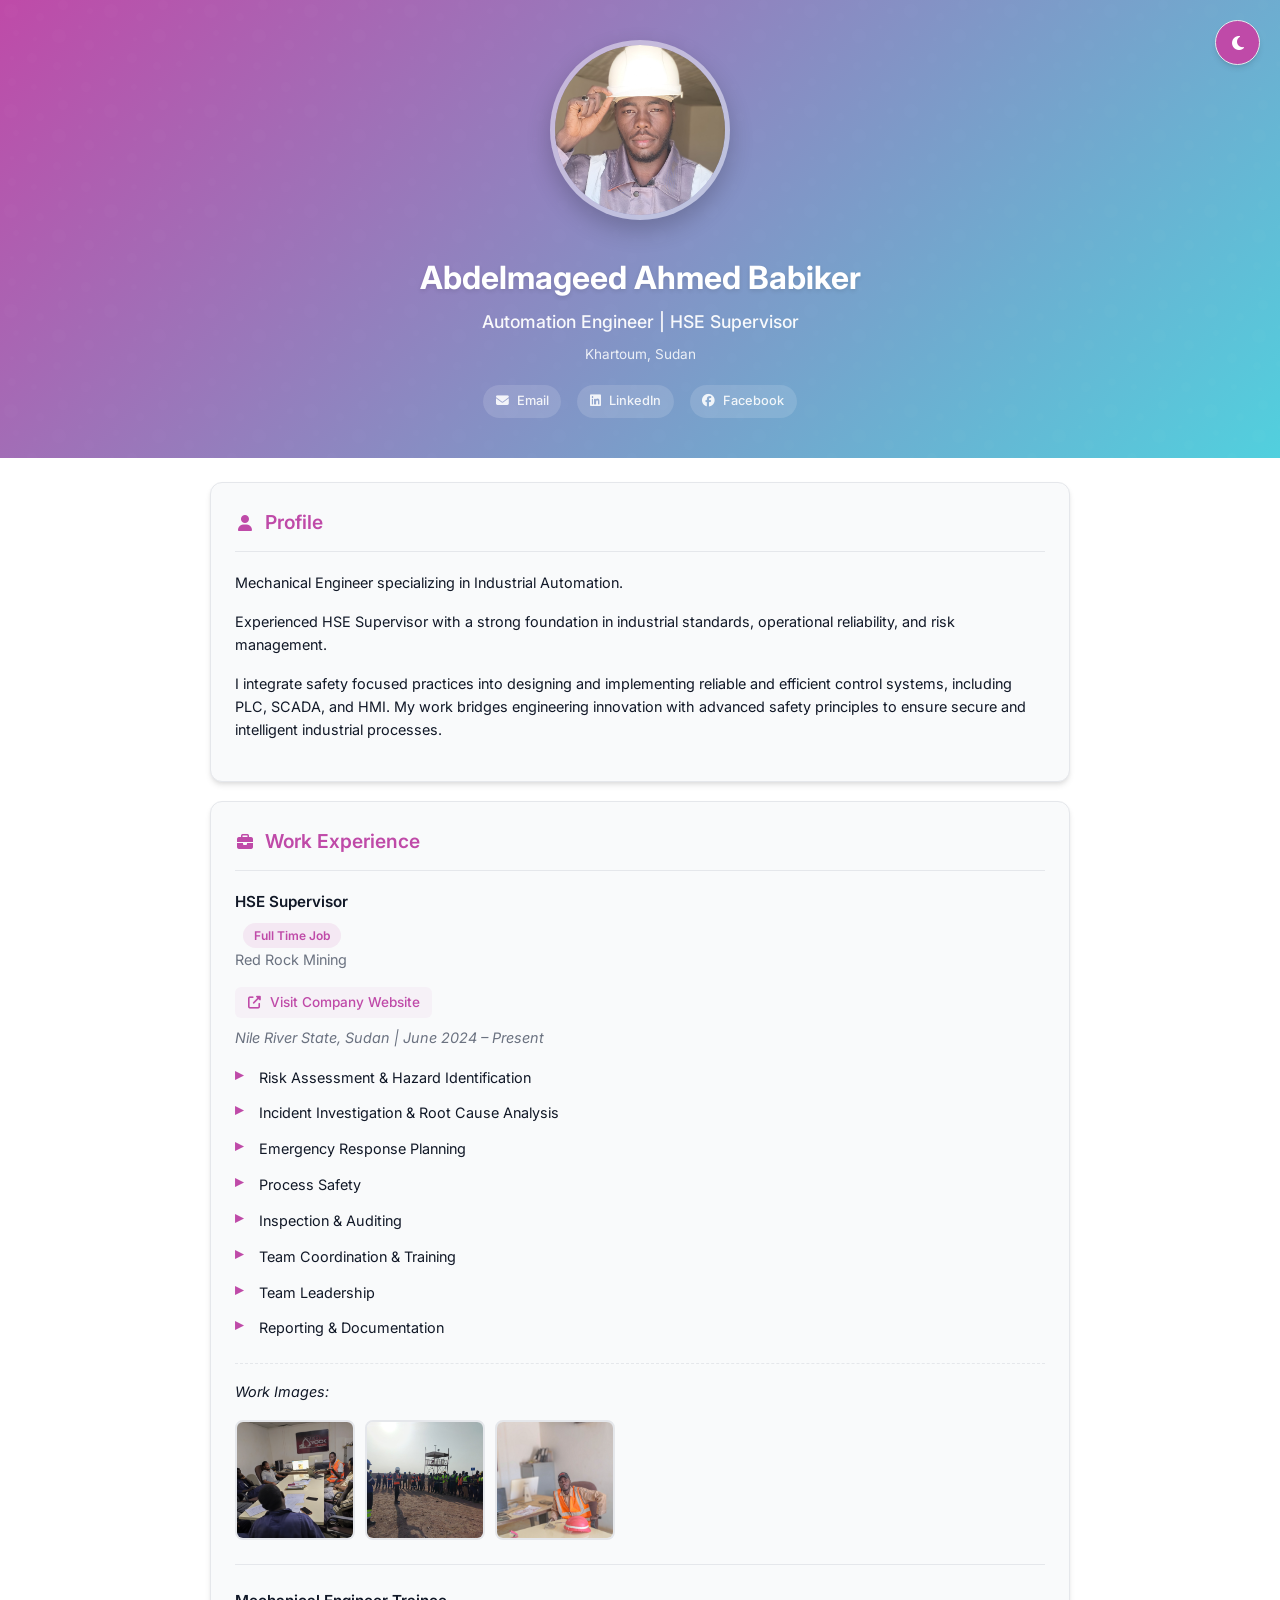
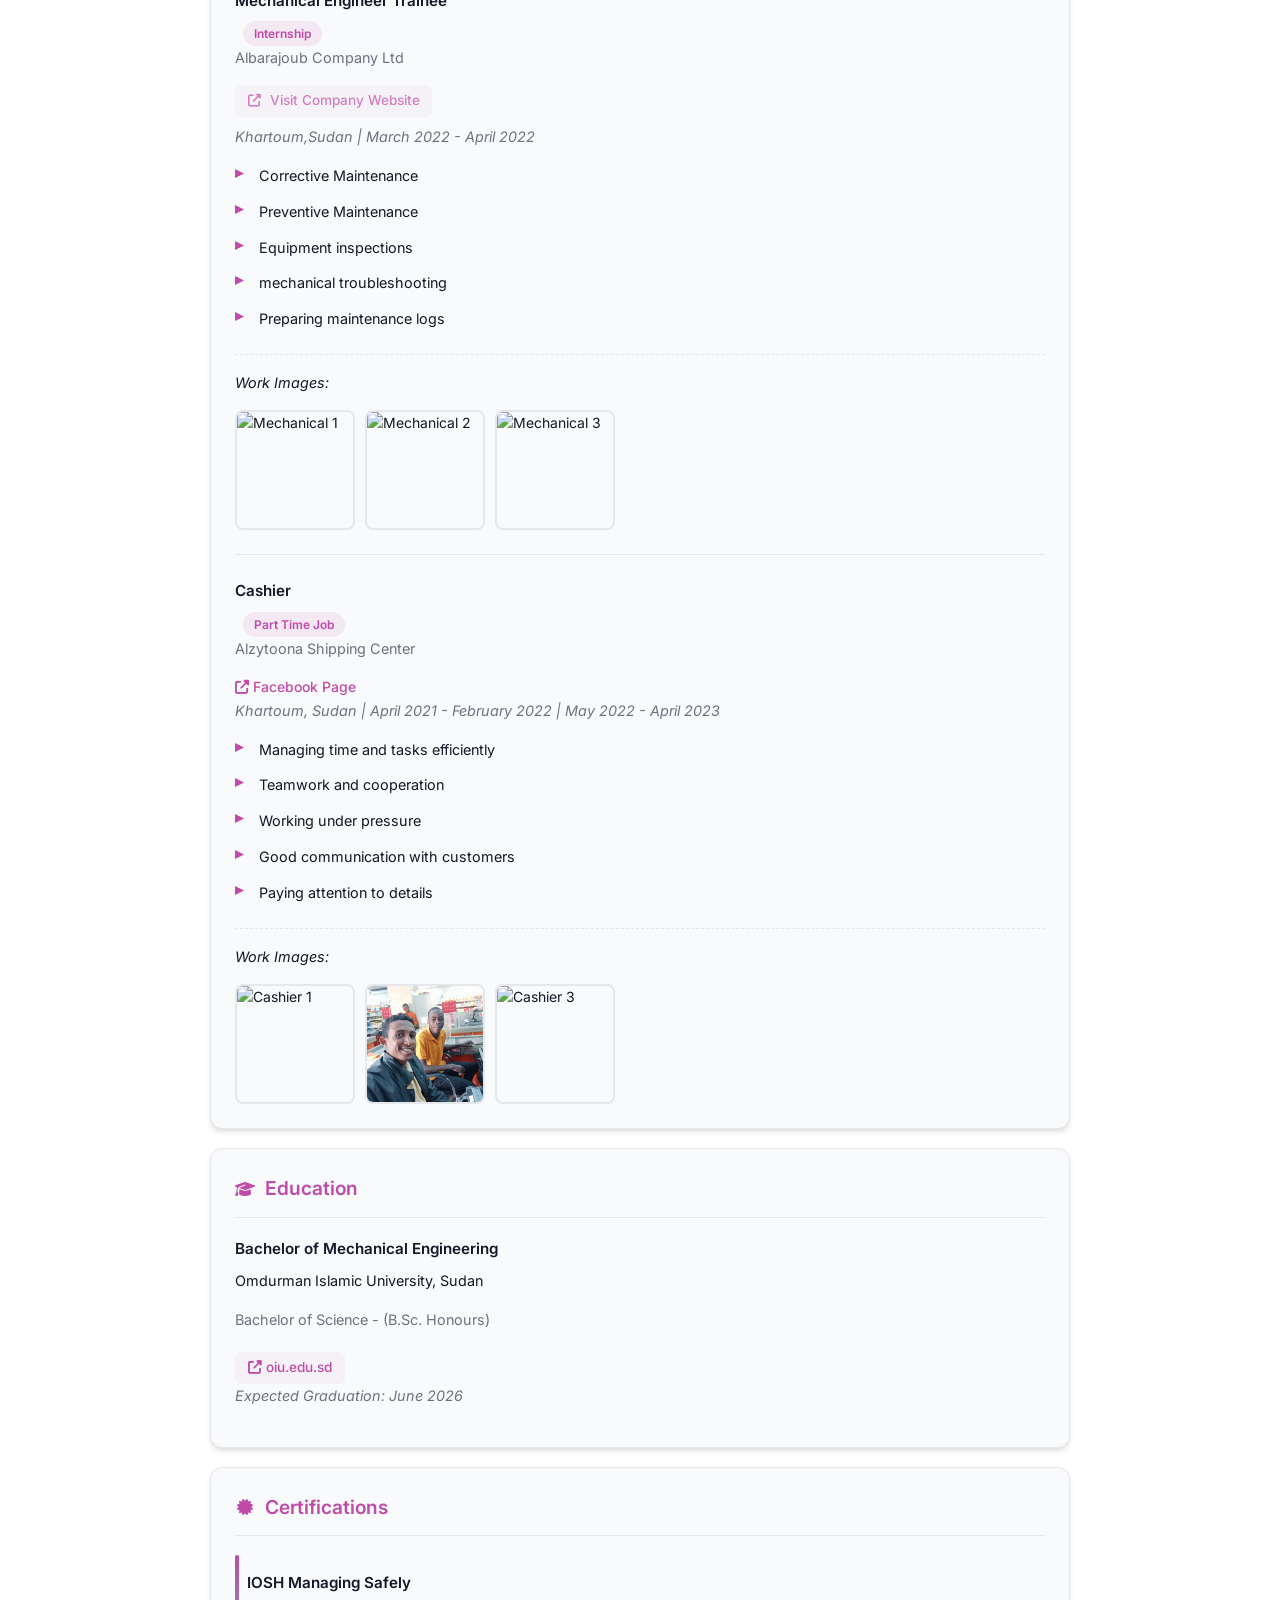
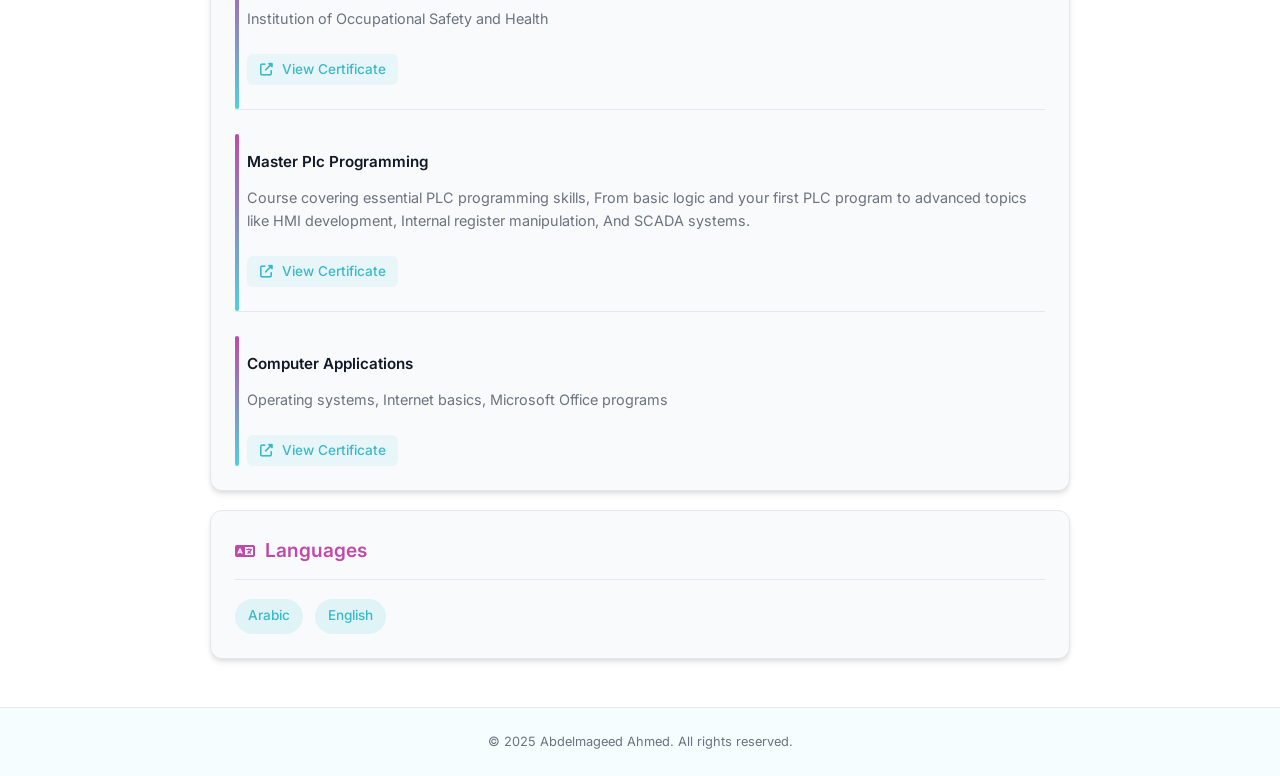
==== index.html @ ef82b456 "Update index.html" ====
<!DOCTYPE html>
<html lang="en">
<head>
  <meta charset="utf-8" />
  <meta name="viewport" content="width=device-width, initial-scale=1.0" />
  <title>Abdelmageed Ahmed - HSE Supervisor | Mining Operations Specialist</title>
  <link href="https://fonts.googleapis.com/css2?family=Inter:wght@300;400;500;600;700&display=swap" rel="stylesheet" />
  <link rel="stylesheet" href="https://cdnjs.cloudflare.com/ajax/libs/font-awesome/6.5.1/css/all.min.css" />
  <style>
    :root {
      --primary-color: #BF4AA8;
      --primary-dark: #9C3A87;
      --primary-light: #D06BC0;
      --secondary-color: #51D0DE;
      --secondary-dark: #3AB9C9;
      --secondary-light: #7ADCE8;
      --text-primary: #111827;
      --text-secondary: #6B7280;
      --background: #FFFFFF;
      --card-bg: #F9FAFB;
      --border-color: #E5E7EB;
      --shadow-sm: 0 1px 2px rgba(0, 0, 0, 0.05);
      --shadow-md: 0 4px 6px -1px rgba(0, 0, 0, 0.1), 0 2px 4px -1px rgba(0, 0, 0, 0.06);
      --shadow-lg: 0 10px 15px -3px rgba(0, 0, 0, 0.1), 0 4px 6px -2px rgba(0, 0, 0, 0.05);
      --gradient: linear-gradient(135deg, #BF4AA8 0%, #51D0DE 100%);
    }

    [data-theme="dark"] {
      --primary-color: #D06BC0;
      --primary-dark: #BF4AA8;
      --primary-light: #E18ED4;
      --secondary-color: #7ADCE8;
      --secondary-dark: #51D0DE;
      --secondary-light: #A3E8F1;
      --text-primary: #F9FAFB;
      --text-secondary: #D1D5DB;
      --background: #0F172A;
      --card-bg: #1E293B;
      --border-color: #334155;
      --shadow-sm: 0 1px 2px rgba(0, 0, 0, 0.3);
      --shadow-md: 0 4px 6px -1px rgba(0, 0, 0, 0.3), 0 2px 4px -1px rgba(0, 0, 0, 0.2);
      --shadow-lg: 0 10px 15px -3px rgba(0, 0, 0, 0.3), 0 4px 6px -2px rgba(0, 0, 0, 0.2);
    }

    * {
      margin: 0;
      padding: 0;
      box-sizing: border-box;
    }

    body {
      font-family: 'Inter', sans-serif;
      background: var(--background);
      color: var(--text-primary);
      line-height: 1.6;
      font-size: 14px; /* تقليل حجم الخط العام */
      padding: 0;
      transition: background 0.3s, color 0.3s;
    }

    .container {
      max-width: 900px;
      margin: 0 auto;
      padding: 0 20px;
    }

    header {
      background: var(--gradient);
      color: white;
      padding: 2.5rem 1rem 1.5rem;
      text-align: center;
      margin-bottom: 1.5rem;
      position: relative;
      overflow: hidden;
    }

    header::before {
      content: "";
      position: absolute;
      top: 0;
      left: 0;
      right: 0;
      bottom: 0;
      background: url("data:image/svg+xml,%3Csvg width='100' height='100' viewBox='0 0 100 100' xmlns='http://www.w3.org/2000/svg'%3E%3Cpath d='M11 18c3.866 0 7-3.134 7-7s-3.134-7-7-7-7 3.134-7 7 3.134 7 7 7zm48 25c3.866 0 7-3.134 7-7s-3.134-7-7-7-7 3.134-7 7 3.134 7 7 7zm-43-7c1.657 0 3-1.343 3-3s-1.343-3-3-3-3 1.343-3 3 1.343 3 3 3zm63 31c1.657 0 3-1.343 3-3s-1.343-3-3-3-3 1.343-3 3 1.343 3 3 3zM34 90c1.657 0 3-1.343 3-3s-1.343-3-3-3-3 1.343-3 3 1.343 3 3 3zm56-76c1.657 0 3-1.343 3-3s-1.343-3-3-3-3 1.343-3 3 1.343 3 3 3zM12 86c2.21 0 4-1.79 4-4s-1.79-4-4-4-4 1.79-4 4 1.79 4 4 4zm28-65c2.21 0 4-1.79 4-4s-1.79-4-4-4-4 1.79-4 4 1.79 4 4 4zm23-11c2.76 0 5-2.24 5-5s-2.24-5-5-5-5 2.24-5 5 2.24 5 5 5zm-6 60c2.21 0 4-1.79 4-4s-1.79-4-4-4-4 1.79-4 4 1.79 4 4 4zm29 22c2.76 0 5-2.24 5-5s-2.24-5-5-5-5 2.24-5 5 2.24 5 5 5zM32 63c2.76 0 5-2.24 5-5s-2.24-5-5-5-5 2.24-5 5 2.24 5 5 5zm57-13c2.76 0 5-2.24 5-5s-2.24-5-5-5-5 2.24-5 5 2.24 5 5 5zm-9-21c1.105 0 2-.895 2-2s-.895-2-2-2-2 .895-2 2 .895 2 2 2zM60 91c1.105 0 2-.895 2-2s-.895-2-2-2-2 .895-2 2 .895 2 2 2zM35 41c1.105 0 2-.895 2-2s-.895-2-2-2-2 .895-2 2 .895 2 2 2zM12 60c1.105 0 2-.895 2-2s-.895-2-2-2-2 .895-2 2 .895 2 2 2z' fill='%23ffffff' fill-opacity='0.1' fill-rule='evenodd'/%3E%3C/svg%3E");
      opacity: 0.1;
    }

    .profile-header {
      display: flex;
      flex-direction: column;
      align-items: center;
      gap: 1rem;
      position: relative;
      z-index: 2;
      margin-bottom: 1rem;
    }

    .profile-image-container {
      width: 180px;
      height: 180px;
      border-radius: 50%;
      overflow: hidden;
      border: 5px solid rgba(255, 255, 255, 0.4);
      box-shadow: 0 10px 25px rgba(0, 0, 0, 0.2);
      transition: transform 0.4s ease, box-shadow 0.4s ease;
      background-color: rgba(255, 255, 255, 0.1);
      display: flex;
      align-items: center;
      justify-content: center;
      margin-bottom: 1rem;
    }

    .profile-image-container:hover {
      transform: scale(1.08);
      box-shadow: 0 15px 30px rgba(0, 0, 0, 0.3);
    }

    .profile-image {
      width: 100%;
      height: 100%;
      object-fit: cover;
      display: block;
    }

    .profile-text {
      text-align: center;
      max-width: 700px;
    }

    header h1 {
      font-size: 2rem; /* تقليل حجم العنوان */
      font-weight: 700;
      margin-bottom: 0.3rem;
      text-shadow: 0 2px 4px rgba(0, 0, 0, 0.1);
    }

    header .job-title {
      font-size: 1.1rem; /* تقليل حجم الوظيفة */
      font-weight: 500;
      opacity: 0.95;
      margin-bottom: 0.5rem;
    }

    .location {
      font-size: 0.85rem; /* تقليل حجم الموقع */
      opacity: 0.85;
      margin-bottom: 1.2rem;
    }

    .social-links {
      display: flex;
      justify-content: center;
      flex-wrap: wrap;
      gap: 1rem;
      margin-top: 0.5rem;
    }

    .social-links a {
      color: white;
      font-size: 0.8rem; /* تقليل حجم روابط التواصل */
      opacity: 0.9;
      transition: opacity 0.3s;
      text-decoration: none;
      background: rgba(255, 255, 255, 0.15);
      padding: 0.4rem 0.8rem;
      border-radius: 20px;
      transition: all 0.3s;
    }

    .social-links a:hover {
      opacity: 1;
      background: rgba(255, 255, 255, 0.25);
      transform: translateY(-2px);
    }

    .social-links i {
      margin-right: 0.3rem;
      font-size: 0.8rem; /* تقليل حجم الأيقونات */
    }

    .section-card {
      background: var(--card-bg);
      border-radius: 12px;
      padding: 1.5rem;
      margin-bottom: 1.2rem;
      box-shadow: var(--shadow-md);
      border: 1px solid var(--border-color);
      transition: transform 0.3s ease, box-shadow 0.3s ease;
    }

    .section-card:hover {
      transform: translateY(-3px);
      box-shadow: var(--shadow-lg);
    }

    h2 {
      font-size: 1.2rem; /* تقليل حجم العناوين الفرعية */
      color: var(--primary-color);
      margin-bottom: 1.2rem;
      font-weight: 600;
      display: flex;
      align-items: center;
      gap: 10px;
      padding-bottom: 0.8rem;
      border-bottom: 1px solid var(--border-color);
    }

    h2 i {
      font-size: 1rem; /* تقليل حجم أيقونات العناوين */
      width: 20px;
      text-align: center;
    }

    .section p {
      font-size: 0.9rem; /* تقليل حجم النصوص */
      margin-bottom: 1rem;
    }

    .section strong {
      font-weight: 600;
      color: var(--text-primary);
      font-size: 0.95rem; /* تقليل حجم العناوين داخل الأقسام */
      margin: 1rem 0 0.5rem 0;
      display: block;
    }

    .job-type {
      display: inline-block;
      background: rgba(191, 74, 168, 0.1);
      color: var(--primary-color);
      padding: 0.2rem 0.7rem;
      border-radius: 20px;
      font-size: 0.75rem; /* تقليل حجم التنسيق */
      font-weight: 600;
      margin-left: 0.5rem;
      vertical-align: middle;
    }

    /* إضافة مسافة بين العنوان والتنسيق */
    .section strong + .job-type {
      margin-left: 8px;
      margin-top: 0;
    }

    .company-info {
      color: var(--text-secondary);
      font-size: 0.9rem; /* تقليل حجم معلومات الشركة */
      margin-bottom: 0.3rem;
    }

    .company-link {
      display: inline-block;
      font-size: 0.85rem; /* تقليل حجم رابط الشركة */
      margin-bottom: 0.5rem;
      color: var(--primary-color);
      background: rgba(191, 74, 168, 0.05);
      padding: 0.3rem 0.8rem;
      border-radius: 6px;
      transition: all 0.3s;
    }

    .company-link:hover {
      background: rgba(191, 74, 168, 0.1);
      transform: translateX(3px);
    }

    .company-link i {
      margin-right: 0.3rem;
      font-size: 0.8rem; /* تقليل حجم أيقونة الرابط */
    }

    .date-location {
      color: var(--text-secondary);
      font-size: 0.8rem; /* تقليل حجم التاريخ والموقع */
      font-style: italic;
      margin-bottom: 1rem;
    }

    .muted {
      color: var(--text-secondary);
      font-size: 0.8rem; /* تقليل حجم النص الخافت */
      margin-bottom: 1rem;
      font-style: italic;
    }

    ul {
      list-style: none;
      padding-left: 0;
      font-size: 0.9rem; /* تقليل حجم النقاط */
    }

    ul li {
      position: relative;
      padding-left: 1.5rem;
      margin-bottom: 0.8rem;
      line-height: 1.6;
    }

    ul li::before {
      content: '▸';
      position: absolute;
      left: 0;
      color: var(--primary-color);
      font-weight: bold;
      font-size: 1rem; /* تقليل حجم السهم */
      line-height: 1;
    }

    a {
      color: var(--primary-color);
      text-decoration: none;
      transition: color 0.2s ease;
      font-weight: 500;
    }

    a:hover {
      color: var(--primary-dark);
      text-decoration: underline;
    }

    .contact-grid {
      display: grid;
      grid-template-columns: repeat(auto-fill, minmax(250px, 1fr));
      gap: 15px;
    }

    .contact-item {
      display: flex;
      align-items: center;
      gap: 12px;
      font-size: 0.9rem; /* تقليل حجم معلومات الاتصال */
      padding: 8px 0;
    }

    .contact-item i {
      color: var(--primary-color);
      min-width: 18px; /* تقليل عرض الأيقونات */
      text-align: center;
      font-size: 0.9rem; /* تقليل حجم أيقونات الاتصال */
    }

    .work-images {
      margin-top: 1.5rem;
      padding-top: 1rem;
      border-top: 1px dashed var(--border-color);
    }

    .image-gallery {
      display: flex;
      flex-wrap: wrap;
      gap: 10px;
      margin-top: 0.8rem;
    }

    .thumbnail {
      width: 120px;
      height: 120px;
      border-radius: 8px;
      overflow: hidden;
      cursor: pointer;
      border: 2px solid var(--border-color);
      transition: all 0.3s ease;
      position: relative;
    }

    .thumbnail:hover {
      border-color: var(--primary-color);
      transform: scale(1.05);
      box-shadow: var(--shadow-lg);
    }

    .thumbnail img {
      width: 100%;
      height: 100%;
      object-fit: cover;
      display: block;
    }

    .image-placeholder {
      width: 100%;
      height: 100%;
      background: var(--background);
      display: flex;
      flex-direction: column;
      align-items: center;
      justify-content: center;
      color: var(--text-secondary);
      font-size: 0.75rem; /* تقليل حجم النص البديل */
      text-align: center;
      padding: 10px;
    }

    .image-placeholder i {
      font-size: 1.3rem; /* تقليل حجم أيقونة الصورة البديلة */
      margin-bottom: 0.5rem;
      color: var(--primary-color);
    }

    .lightbox {
      display: none;
      position: fixed;
      top: 0;
      left: 0;
      width: 100%;
      height: 100%;
      background: rgba(0, 0, 0, 0.9);
      z-index: 1000;
      justify-content: center;
      align-items: center;
    }

    .lightbox.active {
      display: flex;
    }

    .lightbox-content {
      max-width: 90%;
      max-height: 90%;
    }

    .lightbox-content img {
      width: 100%;
      height: auto;
      border-radius: 10px;
      box-shadow: 0 0 30px rgba(0, 0, 0, 0.5);
    }

    .close-lightbox {
      position: absolute;
      top: 20px;
      right: 20px;
      color: white;
      font-size: 1.8rem; /* تقليل حجم أيقونة الإغلاق */
      cursor: pointer;
      background: rgba(0, 0, 0, 0.5);
      width: 36px;
      height: 36px;
      border-radius: 50%;
      display: flex;
      align-items: center;
      justify-content: center;
      transition: background 0.3s;
    }

    .close-lightbox:hover {
      background: rgba(255, 255, 255, 0.2);
    }

    .education-link {
      color: var(--primary-color);
      font-size: 0.85rem; /* تقليل حجم رابط التعليم */
      margin-top: 0.3rem;
      display: inline-block;
      background: rgba(191, 74, 168, 0.05);
      padding: 0.3rem 0.8rem;
      border-radius: 6px;
      transition: all 0.3s;
    }

    .education-link:hover {
      background: rgba(191, 74, 168, 0.1);
      transform: translateX(3px);
    }

    .specialization {
      font-size: 0.85rem; /* تقليل حجم التخصص */
      color: var(--text-secondary);
      margin-top: 0.3rem;
    }

    .certification-item {
      margin-bottom: 1.5rem; /* تقليل المسافة بين الشهادات */
      padding-bottom: 1.5rem;
      padding-left: 12px; /* إضافة مسافة من اليسار */
      border-bottom: 1px solid var(--border-color);
      position: relative;
    }

    .certification-item:last-child {
      margin-bottom: 0;
      padding-bottom: 0;
      border-bottom: none;
    }

    .certification-item::before {
      content: '';
      position: absolute;
      left: 0;
      top: 0;
      width: 4px;
      height: 100%;
      background: linear-gradient(to bottom, var(--primary-color), var(--secondary-color));
      border-radius: 2px;
    }

    /* إضافة مسافة بين اسم الشهادة والتنسيق في قسم الشهادات */
    .certification-item strong {
      display: inline-block;
      margin-right: 8px; /* إضافة مسافة بين النص والتنسيق */
    }

    .cert-link {
      font-size: 0.85rem; /* تقليل حجم رابط الشهادة */
      margin-top: 0.5rem;
      display: inline-block;
      background: rgba(81, 208, 222, 0.1);
      color: var(--secondary-dark);
      padding: 0.3rem 0.8rem;
      border-radius: 6px;
      transition: all 0.3s;
    }

    .cert-link:hover {
      background: rgba(81, 208, 222, 0.2);
      transform: translateX(3px);
    }

    .cert-link i {
      margin-right: 0.3rem;
      font-size: 0.8rem; /* تقليل حجم أيقونة رابط الشهادة */
    }

    .issuer {
      font-size: 0.8rem; /* تقليل حجم الجهة المانحة */
      color: var(--text-secondary);
      margin-top: 0.2rem;
      padding-left: 0;
    }

    .languages-list {
      display: flex;
      flex-wrap: wrap;
      gap: 0.8rem; /* تقليل المسافة بين اللغات */
    }

    .language-item {
      background: rgba(81, 208, 222, 0.15);
      color: var(--secondary-dark);
      padding: 0.4rem 0.8rem; /* تقليل padding للغات */
      border-radius: 20px;
      font-size: 0.85rem; /* تقليل حجم نص اللغات */
      font-weight: 500;
      transition: all 0.3s;
    }

    .language-item:hover {
      background: rgba(81, 208, 222, 0.25);
      transform: translateY(-2px);
    }

    footer {
      text-align: center;
      margin-top: 3rem;
      font-size: 0.8rem; /* تقليل حجم النص في الفوتر */
      color: var(--text-secondary);
      border-top: 1px solid var(--border-color);
      padding: 1.5rem 10px;
      background: rgba(81, 208, 222, 0.05);
    }

    .theme-toggle {
      position: fixed;
      top: 20px;
      right: 20px;
      background: var(--primary-color);
      border: 1px solid var(--border-color);
      border-radius: 50%;
      width: 45px;
      height: 45px;
      display: flex;
      align-items: center;
      justify-content: center;
      cursor: pointer;
      box-shadow: var(--shadow-md);
      z-index: 100;
      transition: all 0.3s ease;
    }

    .theme-toggle:hover {
      transform: rotate(15deg) scale(1.1);
      background: var(--primary-dark);
    }

    .theme-toggle i {
      font-size: 1rem; /* تقليل حجم أيقونة الثيم */
      color: white;
    }

    /* Print styles */
    @media print {
      .theme-toggle {
        display: none;
      }
      
      .section-card {
        box-shadow: none;
        border: 1px solid #ddd;
      }
      
      a {
        color: #BF4AA8;
      }
    }

    /* Responsive for small devices */
    @media (max-width: 768px) {
      body {
        font-size: 14px;
      }

      header {
        padding: 2rem 1rem 1rem;
      }

      .profile-image-container {
        width: 150px;
        height: 150px;
      }

      header h1 {
        font-size: 1.6rem;
      }

      header .job-title {
        font-size: 1rem;
      }

      .container {
        padding: 0 15px;
      }

      .section-card {
        padding: 1.2rem;
      }

      h2 {
        font-size: 1.1rem;
      }

      .contact-grid {
        grid-template-columns: 1fr;
      }

      .social-links {
        gap: 0.8rem;
      }

      .social-links a {
        font-size: 0.75rem;
        padding: 0.3rem 0.6rem;
      }
      
      .thumbnail {
        width: 100px;
        height: 100px;
      }
    }

    @media (max-width: 480px) {
      body {
        font-size: 13px;
      }

      .profile-image-container {
        width: 130px;
        height: 130px;
      }

      header h1 {
        font-size: 1.4rem;
      }

      header .job-title {
        font-size: 0.95rem;
      }

      .social-links {
        gap: 0.5rem;
      }

      .social-links a {
        font-size: 0.7rem;
        padding: 0.2rem 0.5rem;
      }

      .section-card {
        padding: 1rem;
      }

      h2 {
        font-size: 1rem;
      }

      .thumbnail {
        width: 85px;
        height: 85px;
      }
      
      .theme-toggle {
        width: 40px;
        height: 40px;
        top: 15px;
        right: 15px;
      }
    }
  </style>
</head>

<body>
  <div class="theme-toggle" id="themeToggle">
    <i class="fas fa-moon"></i>
  </div>

  <header>
    <div class="profile-header">
      <div class="profile-image-container">
        <img src="pictures/IMG_20250929_110535~4.jpg" alt="Abdelmageed Ahmed" class="profile-image" />
      </div>
      <div class="profile-text">
        <h1>Abdelmageed Ahmed Babiker</h1>
        <p class="job-title">Automation Engineer | HSE Supervisor </p>
        <p class="location">Khartoum, Sudan</p>
        <div class="social-links">
          <a href="mailto:Abdelmageedahmedsco@gmail.com">
            <i class="fas fa-envelope"></i> Email
          </a>
          <a href="https://www.linkedin.com/in/abdelmageed-ahmed-a06a2523a?utm_source=share&utm_campaign=share_via&utm_content=profile&utm_medium=android_app" target="_blank">
            <i class="fab fa-linkedin"></i> LinkedIn
          </a>
          <a href="https://www.facebook.com/Neezr" target="_blank">
            <i class="fab fa-facebook"></i> Facebook
          </a>
        </div>
      </div>
    </div>
  </header>

  <div class="lightbox" id="lightbox">
    <div class="close-lightbox" onclick="closeLightbox()">×</div>
    <div class="lightbox-content">
      <img id="lightbox-img" src="" alt="">
    </div>
  </div>

  <div class="container">
    <div class="section-card">
      <h2><i class="fas fa-user"></i> Profile</h2>
      <div class="section">
        <p>Mechanical Engineer specializing in Industrial Automation.</p>
         <p>Experienced HSE Supervisor with a strong foundation in industrial standards, operational reliability, and risk management.</p>
         <p>I integrate safety focused practices into designing and implementing reliable and efficient control systems, including PLC, SCADA, and HMI. My work bridges engineering innovation with advanced safety principles to ensure secure and intelligent industrial processes.</p>
      </div>
    </div>

    <div class="section-card">
      <h2><i class="fas fa-briefcase"></i> Work Experience</h2>
      
      <div class="section">
        <strong>HSE Supervisor</strong>
        <span class="job-type">Full Time Job</span>
        <p class="company-info">Red Rock Mining</p>
        <a href="https://www.redrockmining.co" target="_blank" class="company-link">
          <i class="fas fa-external-link-alt"></i> Visit Company Website
        </a>
        <p class="date-location">Nile River State, Sudan | June 2024 – Present</p>
        
        <ul>
          <li>Risk Assessment & Hazard Identification</li>
          <li>Incident Investigation & Root Cause Analysis</li>
          <li>Emergency Response Planning</li>
          <li>Process Safety</li>
          <li>Inspection & Auditing</li>
          <li>Team Coordination & Training</li>
          <li>Team Leadership</li>
          <li>Reporting & Documentation</li>
        </ul>
        
        <div class="work-images">
          <p><em>Work Images:</em></p>
          <div class="image-gallery">
            <div class="thumbnail" onclick="openLightbox('pictures/IMG_20251016_200552.jpg')">
              <img src="pictures/IMG_20251016_200552.jpg" alt="HSE Image 1" onerror="this.src='https://images.unsplash.com/photo-1581094794329-c8112a89af12?ixlib=rb-4.0.3&auto=format&fit=crop&w=400&q=80'; this.onerror=null;">
            </div>
            <div class="thumbnail" onclick="openLightbox('pictures/IMG-20251001-WA0009~3.jpg')">
              <img src="pictures/IMG-20251001-WA0009~3.jpg" alt="HSE Image 2" onerror="this.src='https://images.unsplash.com/photo-1563013544-824ae1b704d3?ixlib=rb-4.0.3&auto=format&fit=crop&w=400&q=80'; this.onerror=null;">
            </div>
            <div class="thumbnail" onclick="openLightbox('pictures/PSX_20250905_045953.jpg')">
              <img src="pictures/PSX_20250905_045953.jpg" alt="HSE Image 3" onerror="this.src='https://images.unsplash.com/photo-1542744095-fcf48d80b0fd?ixlib=rb-4.0.3&auto=format&fit=crop&w=400&q=80'; this.onerror=null;">
            </div>
          </div>
        </div>
      </div>
      
      <hr style="margin: 1.5rem 0; border: none; border-top: 1px solid var(--border-color);">
      
      <div class="section">
        <strong>Mechanical Engineer Trainee</strong>
        <span class="job-type">Internship</span>
        <p class="company-info">Albarajoub Company Ltd</p>
        <a href="https://albarajoub.com" class="company-link" style="opacity: 0.7; cursor: default;">
          <i class="fas fa-external-link-alt"></i>  Visit Company Website
        </a>
        <p class="date-location">Khartoum,Sudan | March 2022 - April 2022</p>
        
        <ul>
          <li>Corrective Maintenance</li>
          <li>Preventive Maintenance</li>
          <li>Equipment inspections</li>
          <li>mechanical troubleshooting</li>
          <li>Preparing maintenance logs</li>
        </ul>
        
        <div class="work-images">
          <p><em>Work Images:</em></p>
          <div class="image-gallery">
            <div class="thumbnail" onclick="openLightbox('pictures/IMG_20220322_073737_049.jpg')">
              <img src="pictures/IMG_20220322_073737_049.jpg" alt="Mechanical 1" onerror="this.src='https://images.unsplash.com/photo-1581094794329-c8112a89af12?ixlib=rb-4.0.3&auto=format&fit=crop&w=400&q=80'; this.onerror=null;">
            </div>
            <div class="thumbnail" onclick="openLightbox('pictures/IMG_20220302_122120_663.jpg')">
              <img src="pictures/IMG_20220302_122120_663.jpg" alt="Mechanical 2" onerror="this.src='https://images.unsplash.com/photo-1563013544-824ae1b704d3?ixlib=rb-4.0.3&auto=format&fit=crop&w=400&q=80'; this.onerror=null;">
            </div>
            <div class="thumbnail" onclick="openLightbox('pictures/IMG_20220227_082733_920.jpg')">
              <img src="pictures/IMG_20220227_082733_920.jpg" alt="Mechanical 3" onerror="this.src='https://images.unsplash.com/photo-1542744095-fcf48d80b0fd?ixlib=rb-4.0.3&auto=format&fit=crop&w=400&q=80'; this.onerror=null;">
            </div>
          </div>
        </div>
      </div>
      
      <hr style="margin: 1.5rem 0; border: none; border-top: 1px solid var(--border-color);">
      
      <div class="section">
        <strong>Cashier</strong>
        <span class="job-type">Part Time Job</span>
        <p class="company-info">Alzytoona Shipping Center</p>
        <a href="https://www.facebook.com/share/1AcazsFF2n/">
          <i class="fas fa-external-link-alt"></i> Facebook Page
        </a>
        <p class="date-location">Khartoum, Sudan | April 2021 - February 2022 | May 2022 - April 2023</p>
        
        <ul>
          <li>Managing time and tasks efficiently</li>
          <li>Teamwork and cooperation</li>
          <li>Working under pressure</li>
          <li>Good communication with customers</li>
          <li>Paying attention to details</li>
        </ul>
        
        <div class="work-images">
          <p><em>Work Images:</em></p>
          <div class="image-gallery">
            <div class="thumbnail" onclick="openLightbox('pictures/IMG_20220416_191139_992.jpg')">
              <img src="pictures/IMG_20220416_191139_992.jpg" alt="Cashier 1" onerror="this.src='https://images.unsplash.com/photo-1581094794329-c8112a89af12?ixlib=rb-4.0.3&auto=format&fit=crop&w=400&q=80'; this.onerror=null;">
            </div>
            <div class="thumbnail" onclick="openLightbox('pictures/IMG_20220127_080801_657.jpg')">
              <img src="pictures/IMG_20220127_080801_657.jpg" alt="Cashier 2" onerror="this.src='https://images.unsplash.com/photo-1563013544-824ae1b704d3?ixlib=rb-4.0.3&auto=format&fit=crop&w=400&q=80'; this.onerror=null;">
            </div>
            <div class="thumbnail" onclick="openLightbox('pictures/IMG_20220416_190328_616.jpg')">
              <img src="pictures/IMG_20220416_190328_616.jpg" alt="Cashier 3" onerror="this.src='https://images.unsplash.com/photo-1542744095-fcf48d80b0fd?ixlib=rb-4.0.3&auto=format&fit=crop&w=400&q=80'; this.onerror=null;">
            </div>
          </div>
        </div>
      </div>
    </div>

    <div class="section-card">
      <h2><i class="fas fa-graduation-cap"></i> Education</h2>
      <div class="section">
        <strong>Bachelor of Mechanical Engineering</strong>
        <p>Omdurman Islamic University, Sudan</p>
        <p class="specialization">Bachelor of Science - (B.Sc. Honours)</p>
        <a href="https://oiu.edu.sd" target="_blank" class="education-link">
          <i class="fas fa-external-link-alt"></i> oiu.edu.sd
        </a>
        <p class="muted">Expected Graduation: June 2026</p>
      </div>
    </div>

    <div class="section-card">
      <h2><i class="fas fa-certificate"></i> Certifications</h2>
      <div class="section">
        <div class="certification-item">
          <strong>IOSH Managing Safely</strong>
          <p class="issuer">Institution of Occupational Safety and Health</p>
          <a href="https://very.iosh.com/?reference=74166582-01-KNHX" class="cert-link">
            <i class="fas fa-external-link-alt"></i> View Certificate
          </a>
        </div>
        
        <div class="certification-item">
          <strong>Master Plc Programming</strong>
          <p class="issuer">Course covering essential PLC programming skills, From basic logic and your first PLC program to advanced topics like HMI development, Internal register manipulation, And SCADA systems.</p>
          <a href="https://alison.com/courses/master-plc-programming/resources?utm_source=google&utm_medium=cpc&utm_campaign=Demand-Gen_Sudan&gad_source=1&gad_campaignid=23278762041&gbraid=0AAAAADt7cD1HZa3pZ-AciYhZwoPBsSVyB&gclid=Cj0KCQiAubrJBhCbARIsAHIdxD_M2UkyG_-Zmc8e26Enw0rlJac7pJX62qJfx75qx1C8Je5gvyQM43oaAn8aEALw_wcB" class="cert-link">
            <i class="fas fa-external-link-alt"></i> View Certificate
          </a>
        </div>
        
        <div class="certification-item">
          <strong>Computer Applications</strong>
          <p class="issuer">Operating systems, Internet basics, Microsoft Office programs</p>
          <a href="https://drive.google.com/file/d/11C6btWTnsuugOn69p-oRfsQ5HgG1FAR7/view?usp=drivesdk" class="cert-link">
            <i class="fas fa-external-link-alt"></i> View Certificate
          </a>
        </div>
      </div>
    </div>

    <div class="section-card">
      <h2><i class="fas fa-language"></i> Languages</h2>
      <div class="languages-list">
        <div class="language-item">Arabic</div>
        <div class="language-item">English</div>
      </div>
    </div>
  </div>

  <footer>
    <span>&copy; 2025 Abdelmageed Ahmed. All rights reserved.</span>
  </footer>

  <script>
    // Theme toggle functionality
    const themeToggle = document.getElementById('themeToggle');
    const themeIcon = themeToggle.querySelector('i');
    
    // Check for saved theme preference
    let currentTheme = localStorage.getItem('theme') || 'light';
    updateTheme(currentTheme);
    
    themeToggle.addEventListener('click', () => {
      const newTheme = currentTheme === 'light' ? 'dark' : 'light';
      currentTheme = newTheme;
      localStorage.setItem('theme', newTheme);
      updateTheme(newTheme);
    });
    
    function updateTheme(theme) {
      document.documentElement.setAttribute('data-theme', theme);
      if (theme === 'dark') {
        themeIcon.className = 'fas fa-sun';
      } else {
        themeIcon.className = 'fas fa-moon';
      }
    }

    // Lightbox functionality
    function openLightbox(imageSrc) {
      const lightbox = document.getElementById('lightbox');
      const lightboxImg = document.getElementById('lightbox-img');
      
      // Check if image exists, otherwise show placeholder
      const img = new Image();
      img.onload = function() {
        lightboxImg.src = imageSrc;
        lightboxImg.alt = 'Work Image';
      };
      img.onerror = function() {
        // Show placeholder if image doesn't exist
        lightboxImg.src = 'https://images.unsplash.com/photo-1581094794329-c8112a89af12?ixlib=rb-4.0.3&auto=format&fit=crop&w=1200&q=80';
        lightboxImg.alt = 'Placeholder - Replace with actual image';
      };
      img.src = imageSrc;
      
      lightbox.classList.add('active');
      document.body.style.overflow = 'hidden';
      
      // إضافة إلى history لمنع الرجوع خارج الصفحة
      history.pushState({ lightboxOpen: true }, '');
    }

    function closeLightbox(e) {
      if (e) {
        e.preventDefault();
        e.stopPropagation();
        e.stopImmediatePropagation();
      }
      
      const lightbox = document.getElementById('lightbox');
      lightbox.classList.remove('active');
      document.body.style.overflow = 'auto';
      
      // إزالة من history إذا كنا أضفناها
      if (history.state && history.state.lightboxOpen) {
        history.back();
      }
      
      return false;
    }

    // Close lightbox when clicking outside the image
    document.getElementById('lightbox').addEventListener('click', function(e) {
      if (e.target === this || e.target.classList.contains('close-lightbox')) {
        closeLightbox(e);
      }
    });

    // Close lightbox with Escape key
    document.addEventListener('keydown', function(e) {
      const lightbox = document.getElementById('lightbox');
      if (e.key === 'Escape' && lightbox.classList.contains('active')) {
        e.preventDefault();
        e.stopPropagation();
        closeLightbox(e);
      }
    });

    // معالجة زر الرجوع في المتصفح
    window.addEventListener('popstate', function(e) {
      const lightbox = document.getElementById('lightbox');
      if (lightbox.classList.contains('active')) {
        closeLightbox(e);
        
        // إذا كان popstate جاء من lightbox، نعود مرة أخرى
        if (history.state && history.state.lightboxOpen) {
          history.back();
        }
      }
    });

    // منع فتح الصورة في صفحة جديدة عند النقر عليها في gallery
    document.querySelectorAll('.thumbnail').forEach(thumb => {
      thumb.addEventListener('click', function(e) {
        e.preventDefault();
        e.stopPropagation();
      });
    });

    // Add animation to section cards
    document.addEventListener('DOMContentLoaded', () => {
      const cards = document.querySelectorAll('.section-card');
      cards.forEach((card, index) => {
        card.style.opacity = '0';
        card.style.transform = 'translateY(20px)';
        card.style.transition = 'opacity 0.5s ease, transform 0.5s ease';
        
        setTimeout(() => {
          card.style.opacity = '1';
          card.style.transform = 'translateY(0)';
        }, 100 + index * 100);
      });
      
      // إضافة history state أولي
      history.replaceState({ page: 'main' }, '');
    });
  </script>
</body>
  </html>
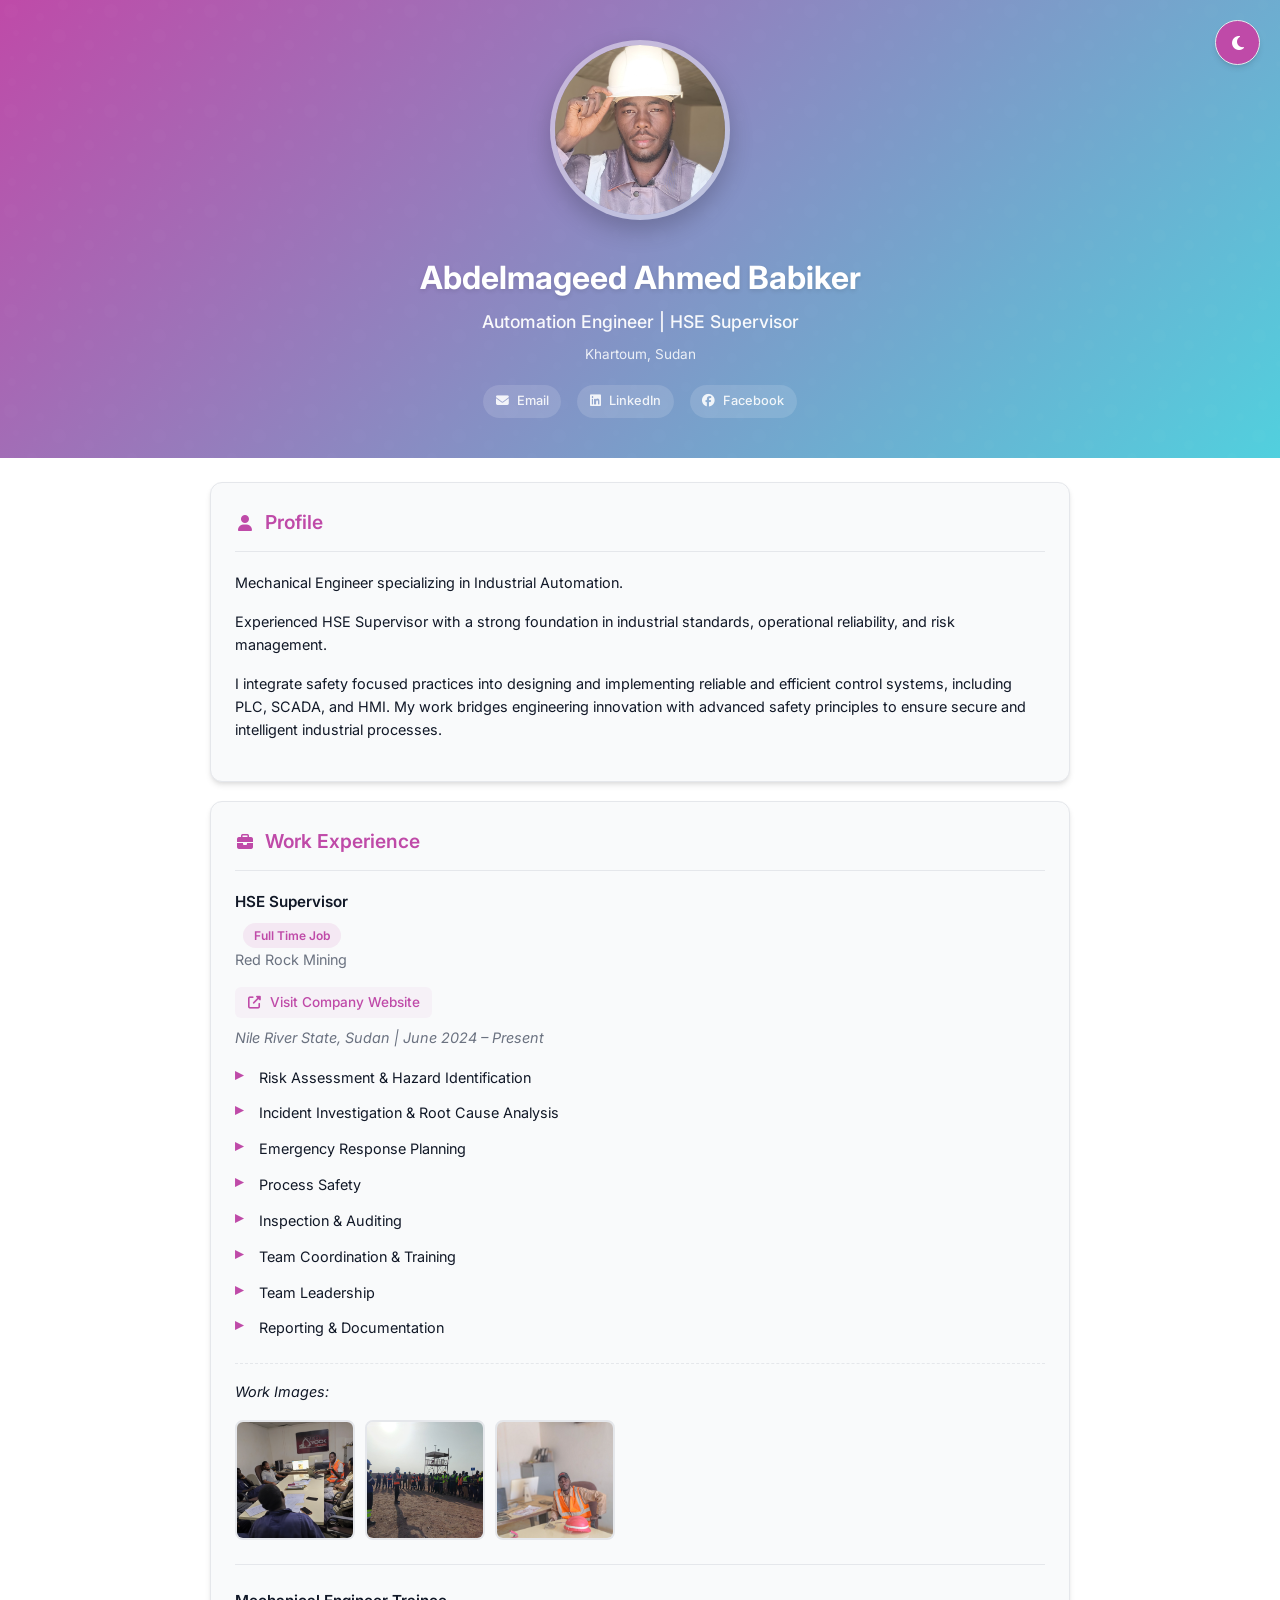
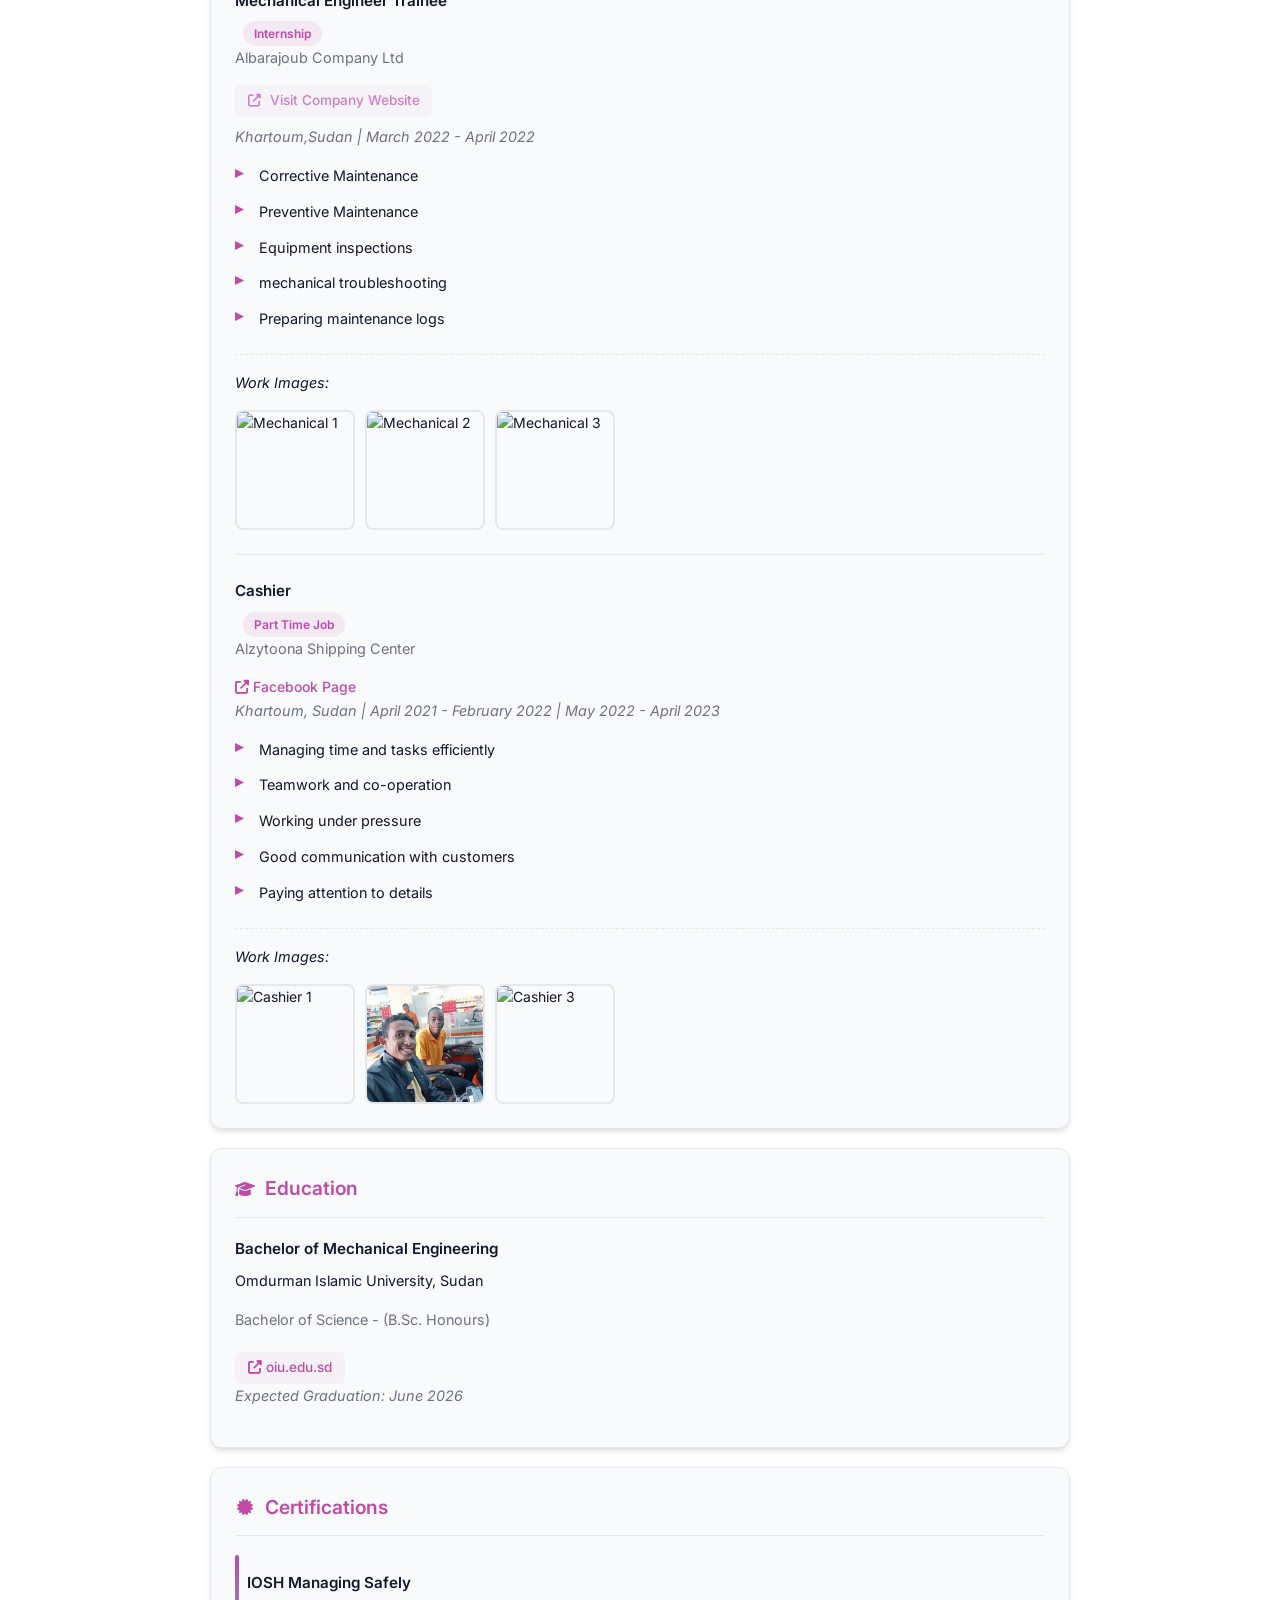
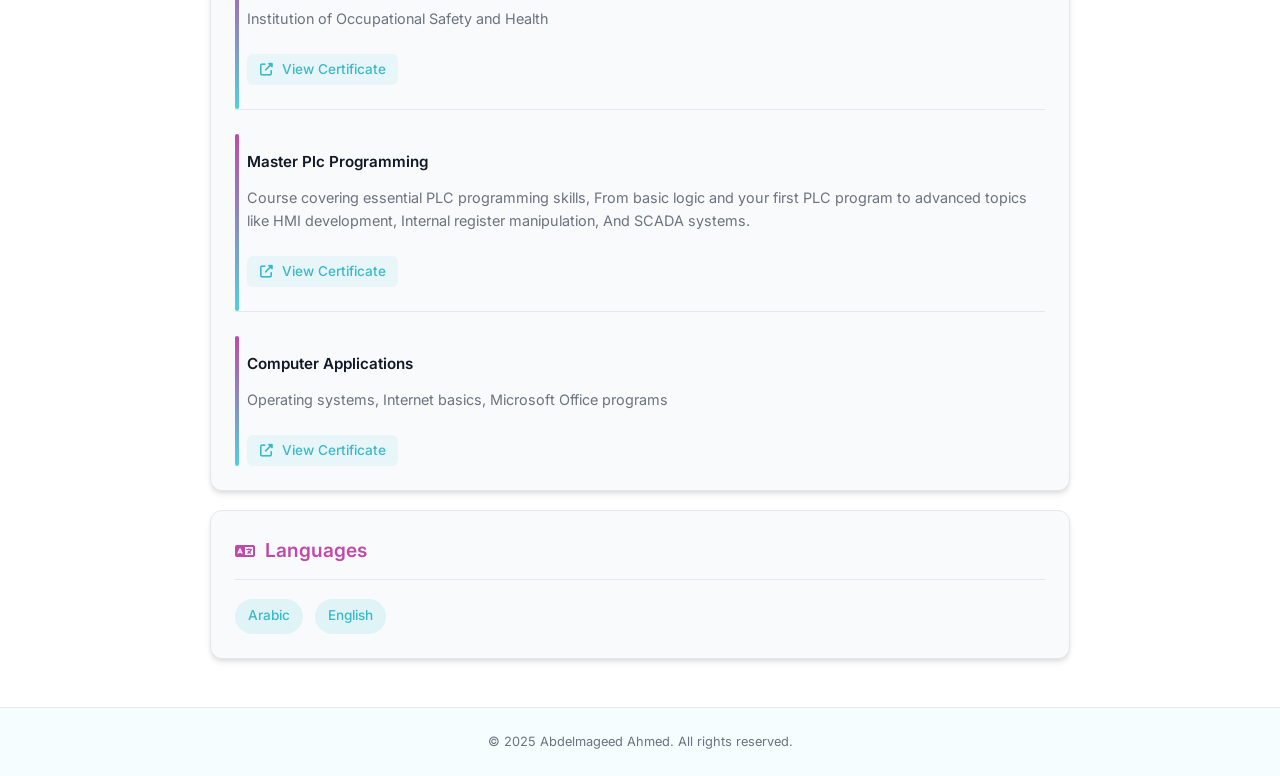
==== commit ac38519f: "Update index.html" ====
--- a/index.html
+++ b/index.html
@@ -839,7 +839,7 @@
         
         <ul>
           <li>Managing time and tasks efficiently</li>
-          <li>Teamwork and cooperation</li>
+          <li>Teamwork and co-operation</li>
           <li>Working under pressure</li>
           <li>Good communication with customers</li>
           <li>Paying attention to details</li>
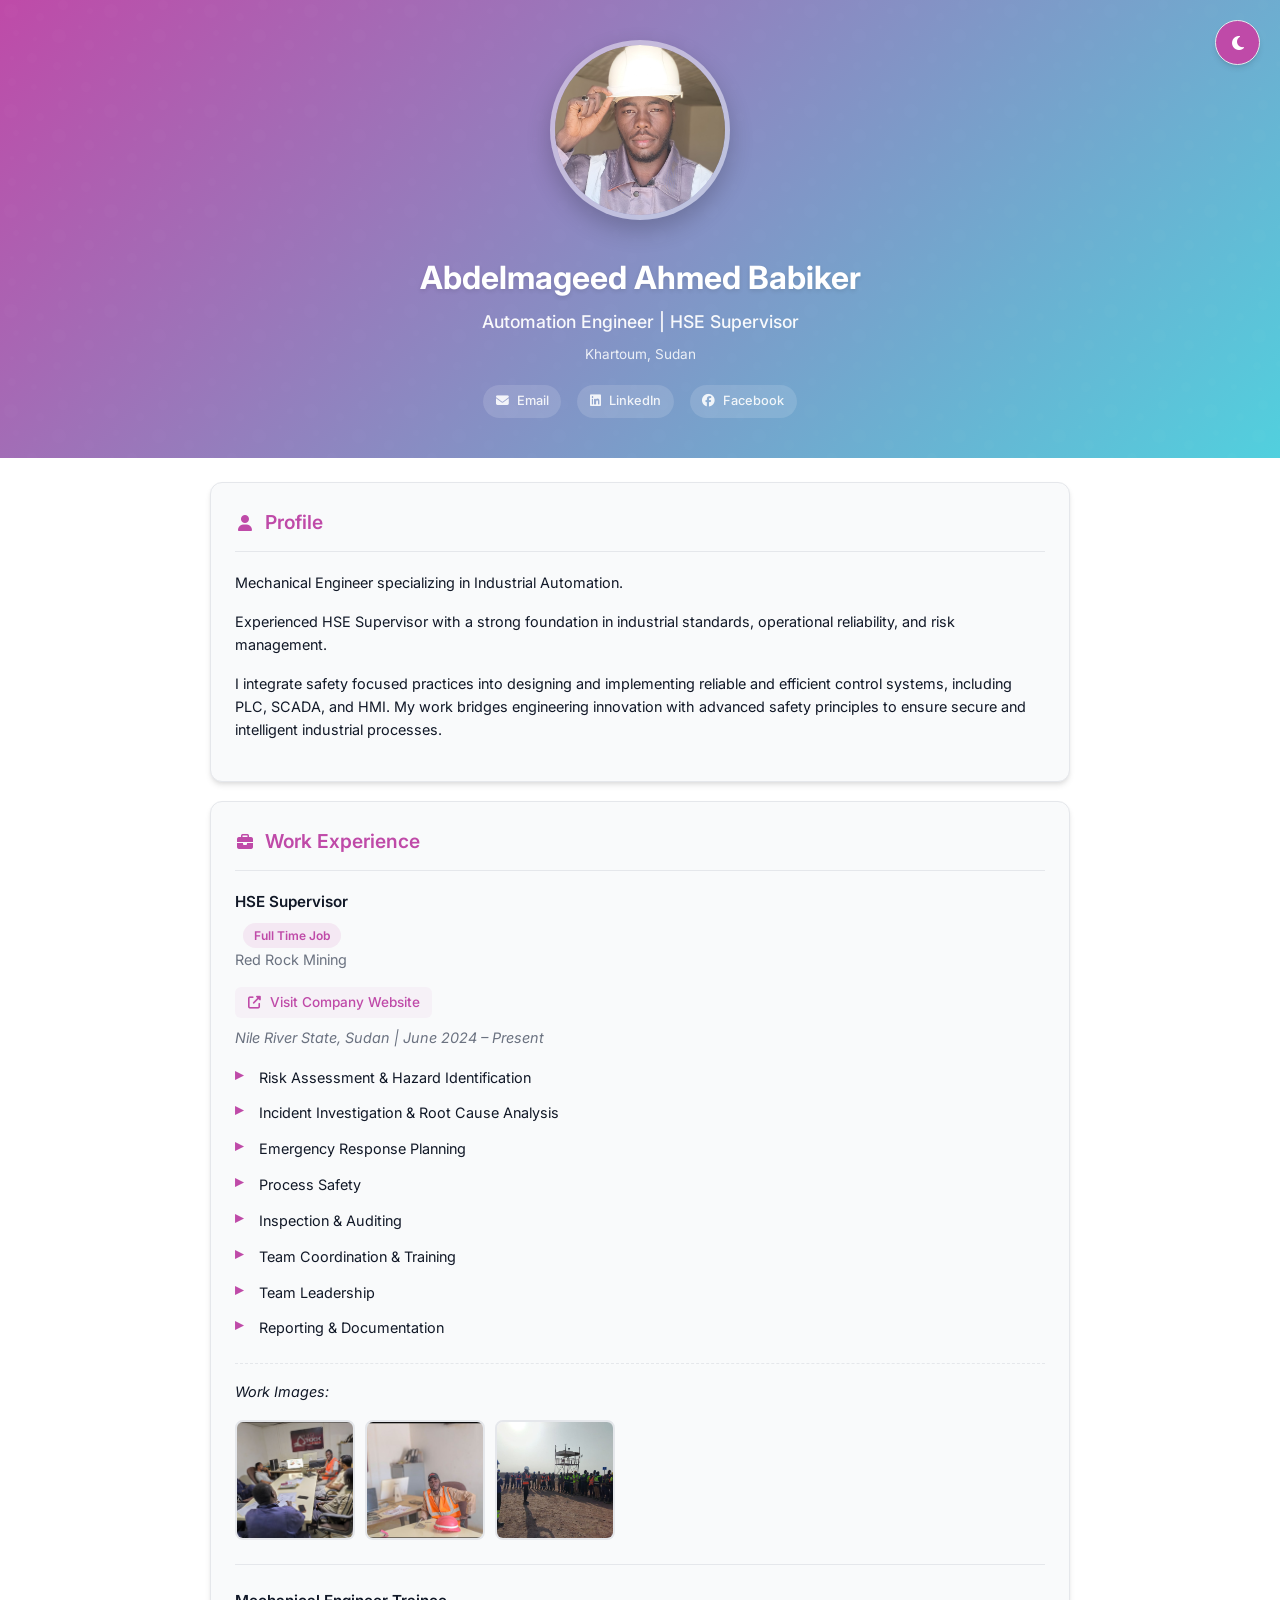
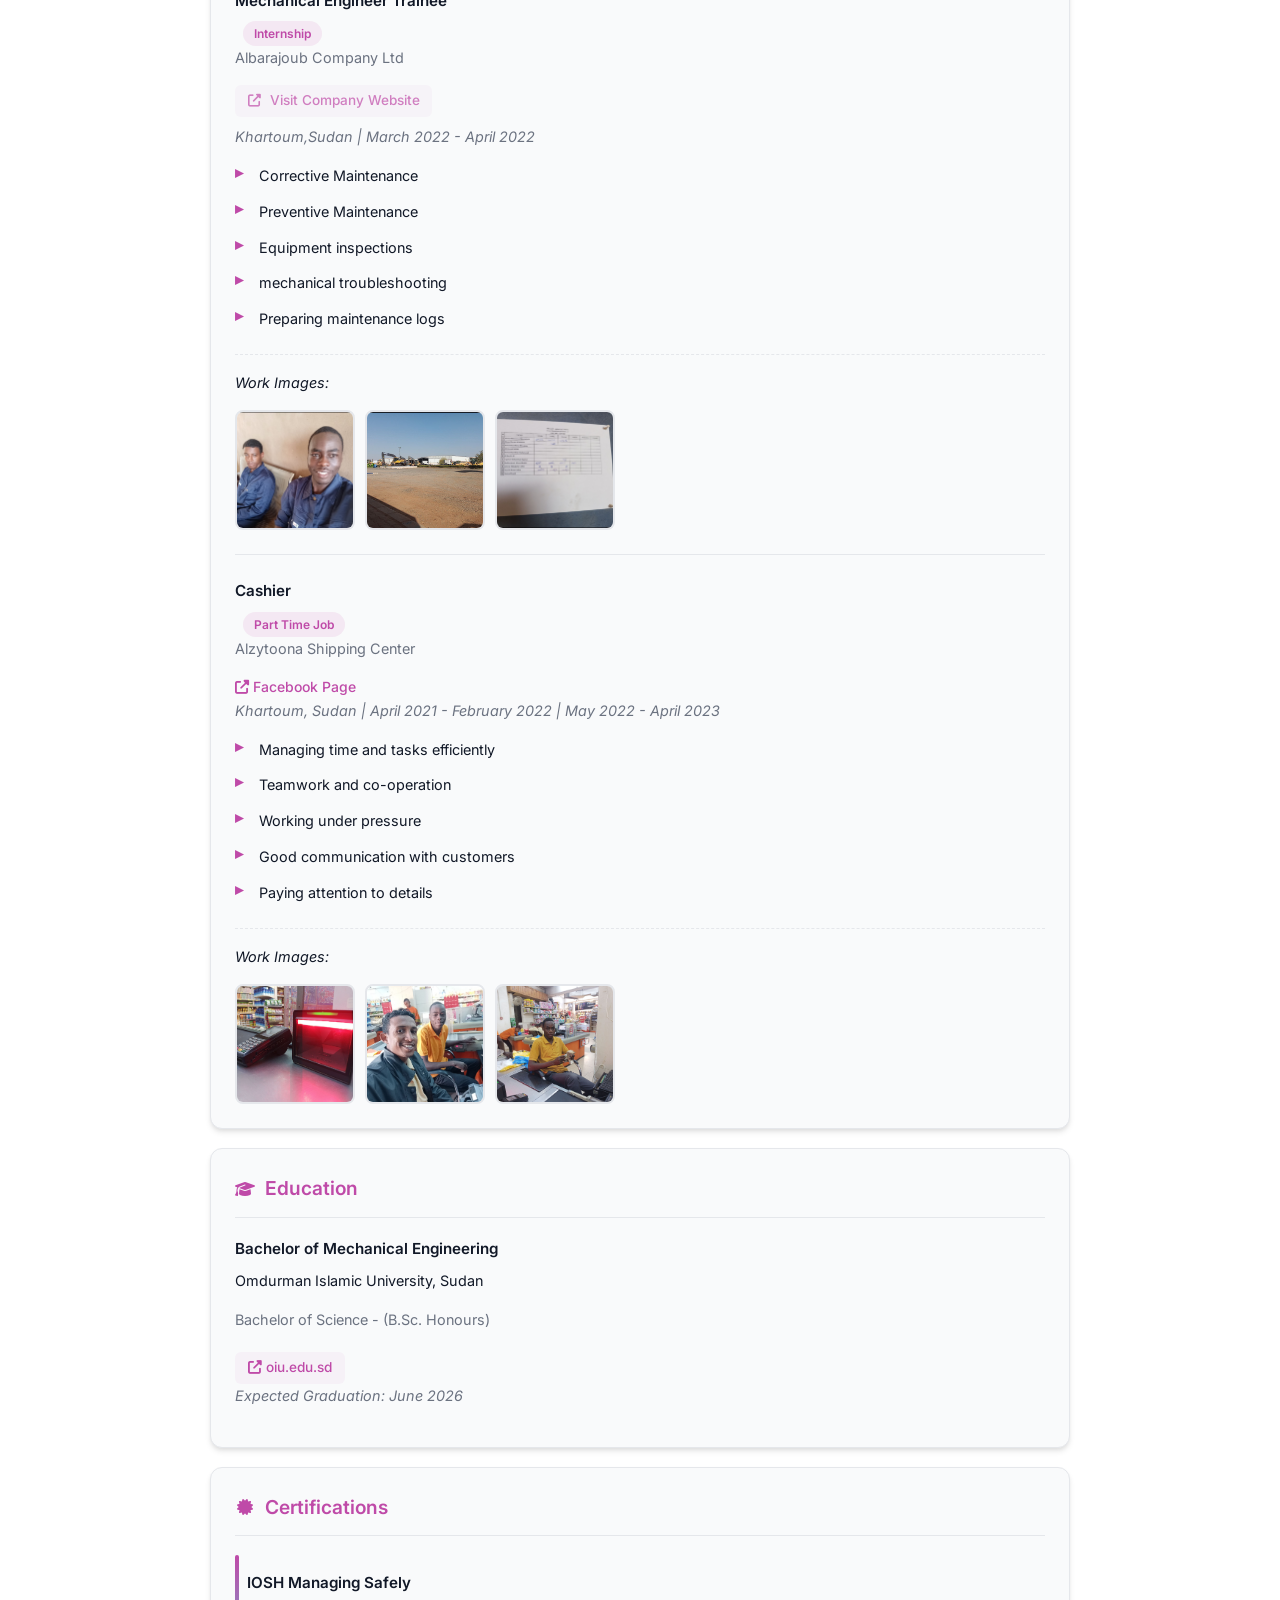
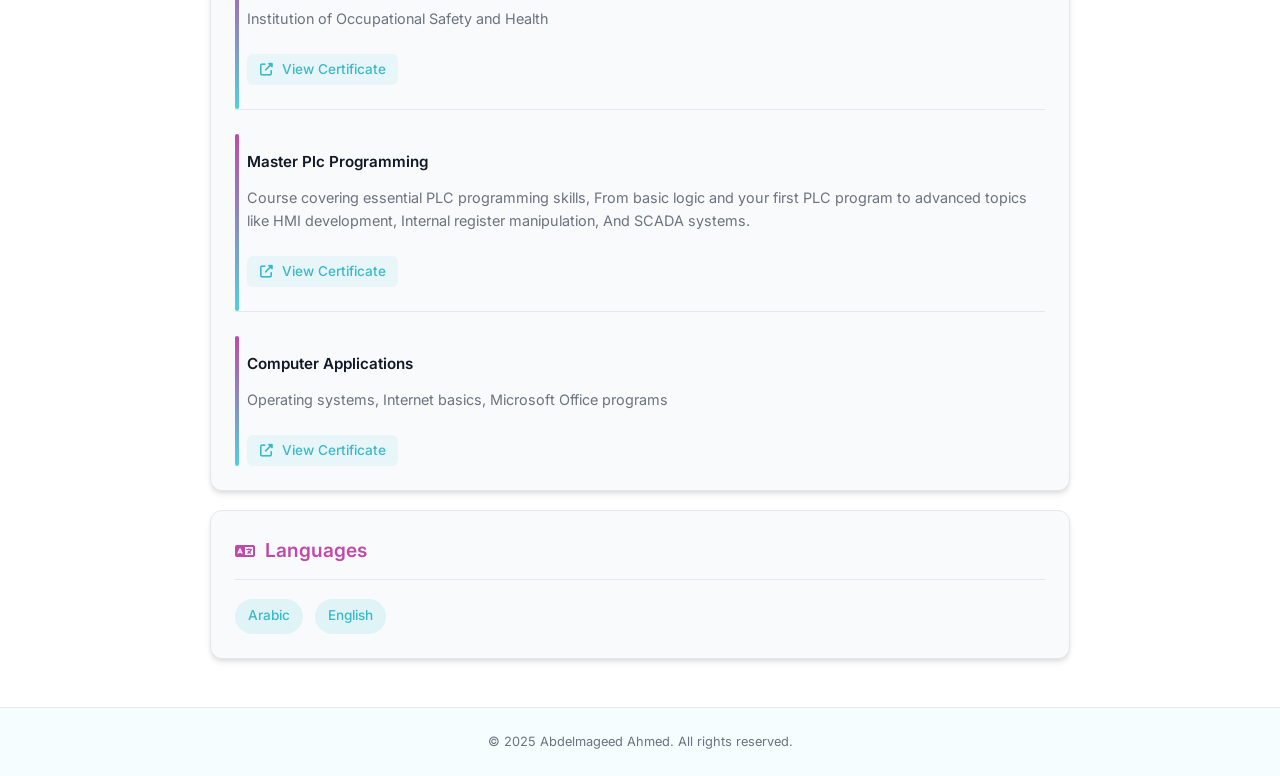
==== commit 156f0426: "Update index.html" ====
--- a/index.html
+++ b/index.html
@@ -778,14 +778,14 @@
         <div class="work-images">
           <p><em>Work Images:</em></p>
           <div class="image-gallery">
-            <div class="thumbnail" onclick="openLightbox('pictures/IMG_20251016_200552.jpg')">
-              <img src="pictures/IMG_20251016_200552.jpg" alt="HSE Image 1" onerror="this.src='https://images.unsplash.com/photo-1581094794329-c8112a89af12?ixlib=rb-4.0.3&auto=format&fit=crop&w=400&q=80'; this.onerror=null;">
+            <div class="thumbnail" onclick="openLightbox('pictures/IMG_20251203_092646.jpg')">
+              <img src="pictures/IMG_20251203_092646.jpg" alt="HSE Image 1" onerror="this.src='https://images.unsplash.com/photo-1581094794329-c8112a89af12?ixlib=rb-4.0.3&auto=format&fit=crop&w=400&q=80'; this.onerror=null;">
             </div>
-            <div class="thumbnail" onclick="openLightbox('pictures/IMG-20251001-WA0009~3.jpg')">
-              <img src="pictures/IMG-20251001-WA0009~3.jpg" alt="HSE Image 2" onerror="this.src='https://images.unsplash.com/photo-1563013544-824ae1b704d3?ixlib=rb-4.0.3&auto=format&fit=crop&w=400&q=80'; this.onerror=null;">
+            <div class="thumbnail" onclick="openLightbox('pictures/IMG_20251203_092720.jpg')">
+              <img src="pictures/IMG_20251203_092720.jpg" alt="HSE Image 2" onerror="this.src='https://images.unsplash.com/photo-1563013544-824ae1b704d3?ixlib=rb-4.0.3&auto=format&fit=crop&w=400&q=80'; this.onerror=null;">
             </div>
-            <div class="thumbnail" onclick="openLightbox('pictures/PSX_20250905_045953.jpg')">
-              <img src="pictures/PSX_20250905_045953.jpg" alt="HSE Image 3" onerror="this.src='https://images.unsplash.com/photo-1542744095-fcf48d80b0fd?ixlib=rb-4.0.3&auto=format&fit=crop&w=400&q=80'; this.onerror=null;">
+            <div class="thumbnail" onclick="openLightbox('pictures/IMG_20251203_092851.jpg')">
+              <img src="pictures/IMG_20251203_092851.jpg" alt="HSE Image 3" onerror="this.src='https://images.unsplash.com/photo-1542744095-fcf48d80b0fd?ixlib=rb-4.0.3&auto=format&fit=crop&w=400&q=80'; this.onerror=null;">
             </div>
           </div>
         </div>
@@ -813,14 +813,14 @@
         <div class="work-images">
           <p><em>Work Images:</em></p>
           <div class="image-gallery">
-            <div class="thumbnail" onclick="openLightbox('pictures/IMG_20220322_073737_049.jpg')">
-              <img src="pictures/IMG_20220322_073737_049.jpg" alt="Mechanical 1" onerror="this.src='https://images.unsplash.com/photo-1581094794329-c8112a89af12?ixlib=rb-4.0.3&auto=format&fit=crop&w=400&q=80'; this.onerror=null;">
+            <div class="thumbnail" onclick="openLightbox('pictures/IMG_20251203_092006.jpg')">
+              <img src="pictures/IMG_20251203_092006.jpg" alt="Mechanical 1" onerror="this.src='https://images.unsplash.com/photo-1581094794329-c8112a89af12?ixlib=rb-4.0.3&auto=format&fit=crop&w=400&q=80'; this.onerror=null;">
             </div>
-            <div class="thumbnail" onclick="openLightbox('pictures/IMG_20220302_122120_663.jpg')">
-              <img src="pictures/IMG_20220302_122120_663.jpg" alt="Mechanical 2" onerror="this.src='https://images.unsplash.com/photo-1563013544-824ae1b704d3?ixlib=rb-4.0.3&auto=format&fit=crop&w=400&q=80'; this.onerror=null;">
+            <div class="thumbnail" onclick="openLightbox('pictures/IMG_20251203_092418.jpg')">
+              <img src="pictures/IMG_20251203_092418.jpg" alt="Mechanical 2" onerror="this.src='https://images.unsplash.com/photo-1563013544-824ae1b704d3?ixlib=rb-4.0.3&auto=format&fit=crop&w=400&q=80'; this.onerror=null;">
             </div>
-            <div class="thumbnail" onclick="openLightbox('pictures/IMG_20220227_082733_920.jpg')">
-              <img src="pictures/IMG_20220227_082733_920.jpg" alt="Mechanical 3" onerror="this.src='https://images.unsplash.com/photo-1542744095-fcf48d80b0fd?ixlib=rb-4.0.3&auto=format&fit=crop&w=400&q=80'; this.onerror=null;">
+            <div class="thumbnail" onclick="openLightbox('pictures/IMG_20251203_092456.jpg')">
+              <img src="pictures/IMG_20251203_092456.jpg" alt="Mechanical 3" onerror="this.src='https://images.unsplash.com/photo-1542744095-fcf48d80b0fd?ixlib=rb-4.0.3&auto=format&fit=crop&w=400&q=80'; this.onerror=null;">
             </div>
           </div>
         </div>
@@ -848,14 +848,14 @@
         <div class="work-images">
           <p><em>Work Images:</em></p>
           <div class="image-gallery">
-            <div class="thumbnail" onclick="openLightbox('pictures/IMG_20220416_191139_992.jpg')">
-              <img src="pictures/IMG_20220416_191139_992.jpg" alt="Cashier 1" onerror="this.src='https://images.unsplash.com/photo-1581094794329-c8112a89af12?ixlib=rb-4.0.3&auto=format&fit=crop&w=400&q=80'; this.onerror=null;">
+            <div class="thumbnail" onclick="openLightbox('pictures/IMG_20251203_092230.jpg')">
+              <img src="pictures/IMG_20251203_092230.jpg" alt="Cashier 1" onerror="this.src='https://images.unsplash.com/photo-1581094794329-c8112a89af12?ixlib=rb-4.0.3&auto=format&fit=crop&w=400&q=80'; this.onerror=null;">
             </div>
-            <div class="thumbnail" onclick="openLightbox('pictures/IMG_20220127_080801_657.jpg')">
-              <img src="pictures/IMG_20220127_080801_657.jpg" alt="Cashier 2" onerror="this.src='https://images.unsplash.com/photo-1563013544-824ae1b704d3?ixlib=rb-4.0.3&auto=format&fit=crop&w=400&q=80'; this.onerror=null;">
+            <div class="thumbnail" onclick="openLightbox('pictures/IMG_20251203_092133.jpg')">
+              <img src="pictures/IMG_20251203_092133.jpg" alt="Cashier 2" onerror="this.src='https://images.unsplash.com/photo-1563013544-824ae1b704d3?ixlib=rb-4.0.3&auto=format&fit=crop&w=400&q=80'; this.onerror=null;">
             </div>
-            <div class="thumbnail" onclick="openLightbox('pictures/IMG_20220416_190328_616.jpg')">
-              <img src="pictures/IMG_20220416_190328_616.jpg" alt="Cashier 3" onerror="this.src='https://images.unsplash.com/photo-1542744095-fcf48d80b0fd?ixlib=rb-4.0.3&auto=format&fit=crop&w=400&q=80'; this.onerror=null;">
+            <div class="thumbnail" onclick="openLightbox('pictures/IMG_20251203_092257.jpg')">
+              <img src="pictures/IMG_20251203_092257.jpg" alt="Cashier 3" onerror="this.src='https://images.unsplash.com/photo-1542744095-fcf48d80b0fd?ixlib=rb-4.0.3&auto=format&fit=crop&w=400&q=80'; this.onerror=null;">
             </div>
           </div>
         </div>
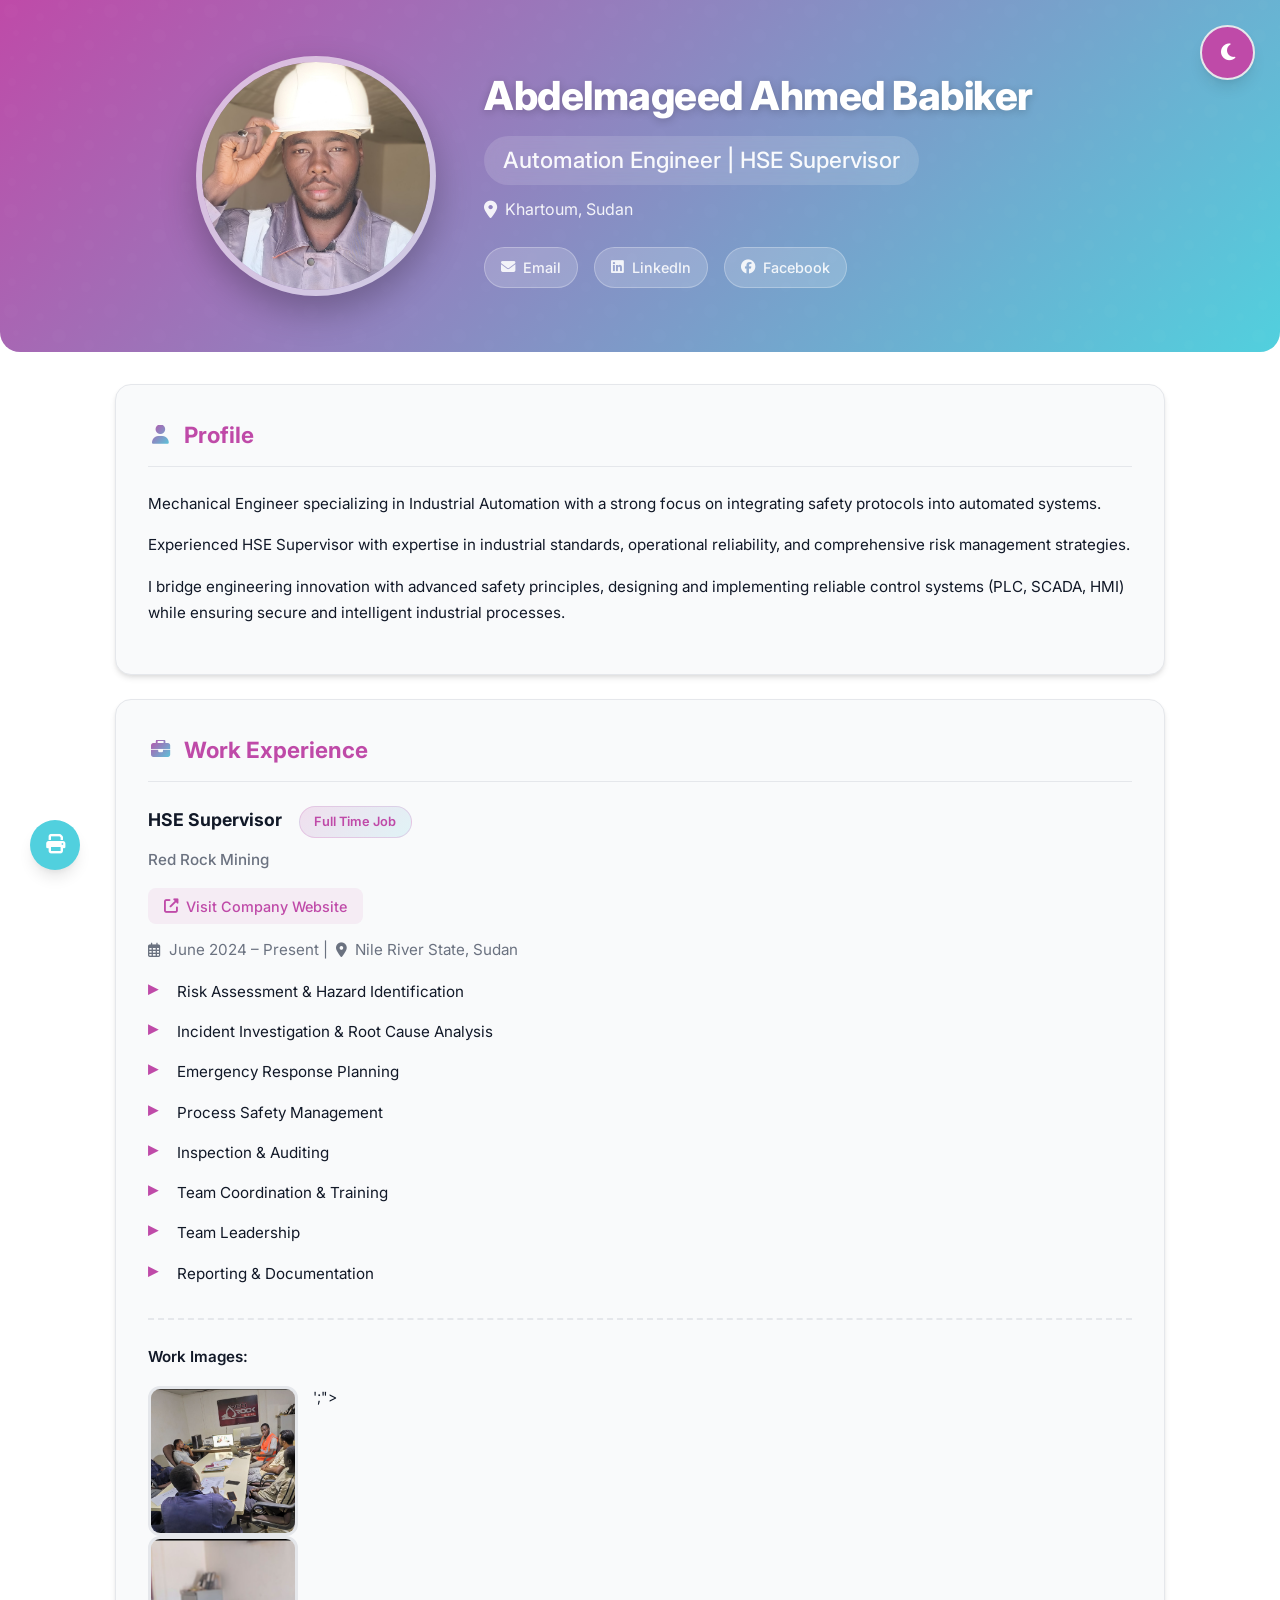
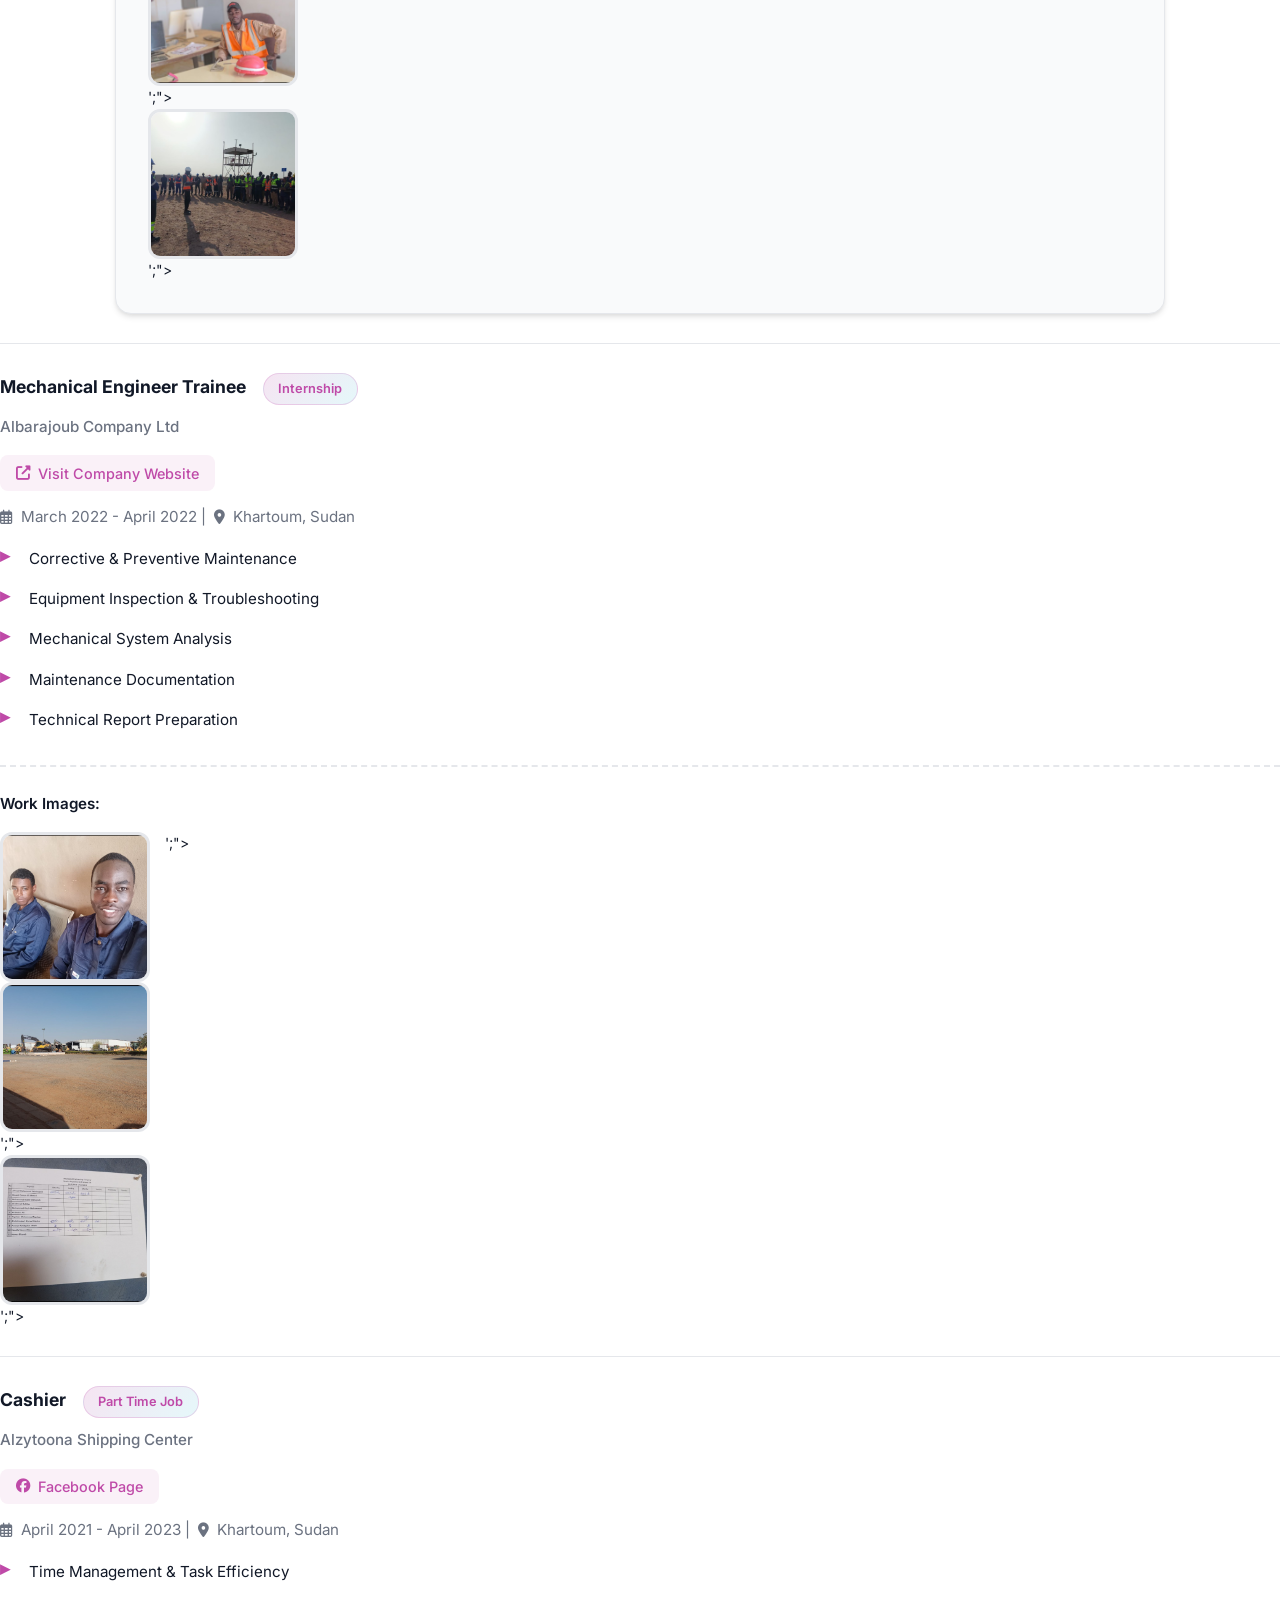
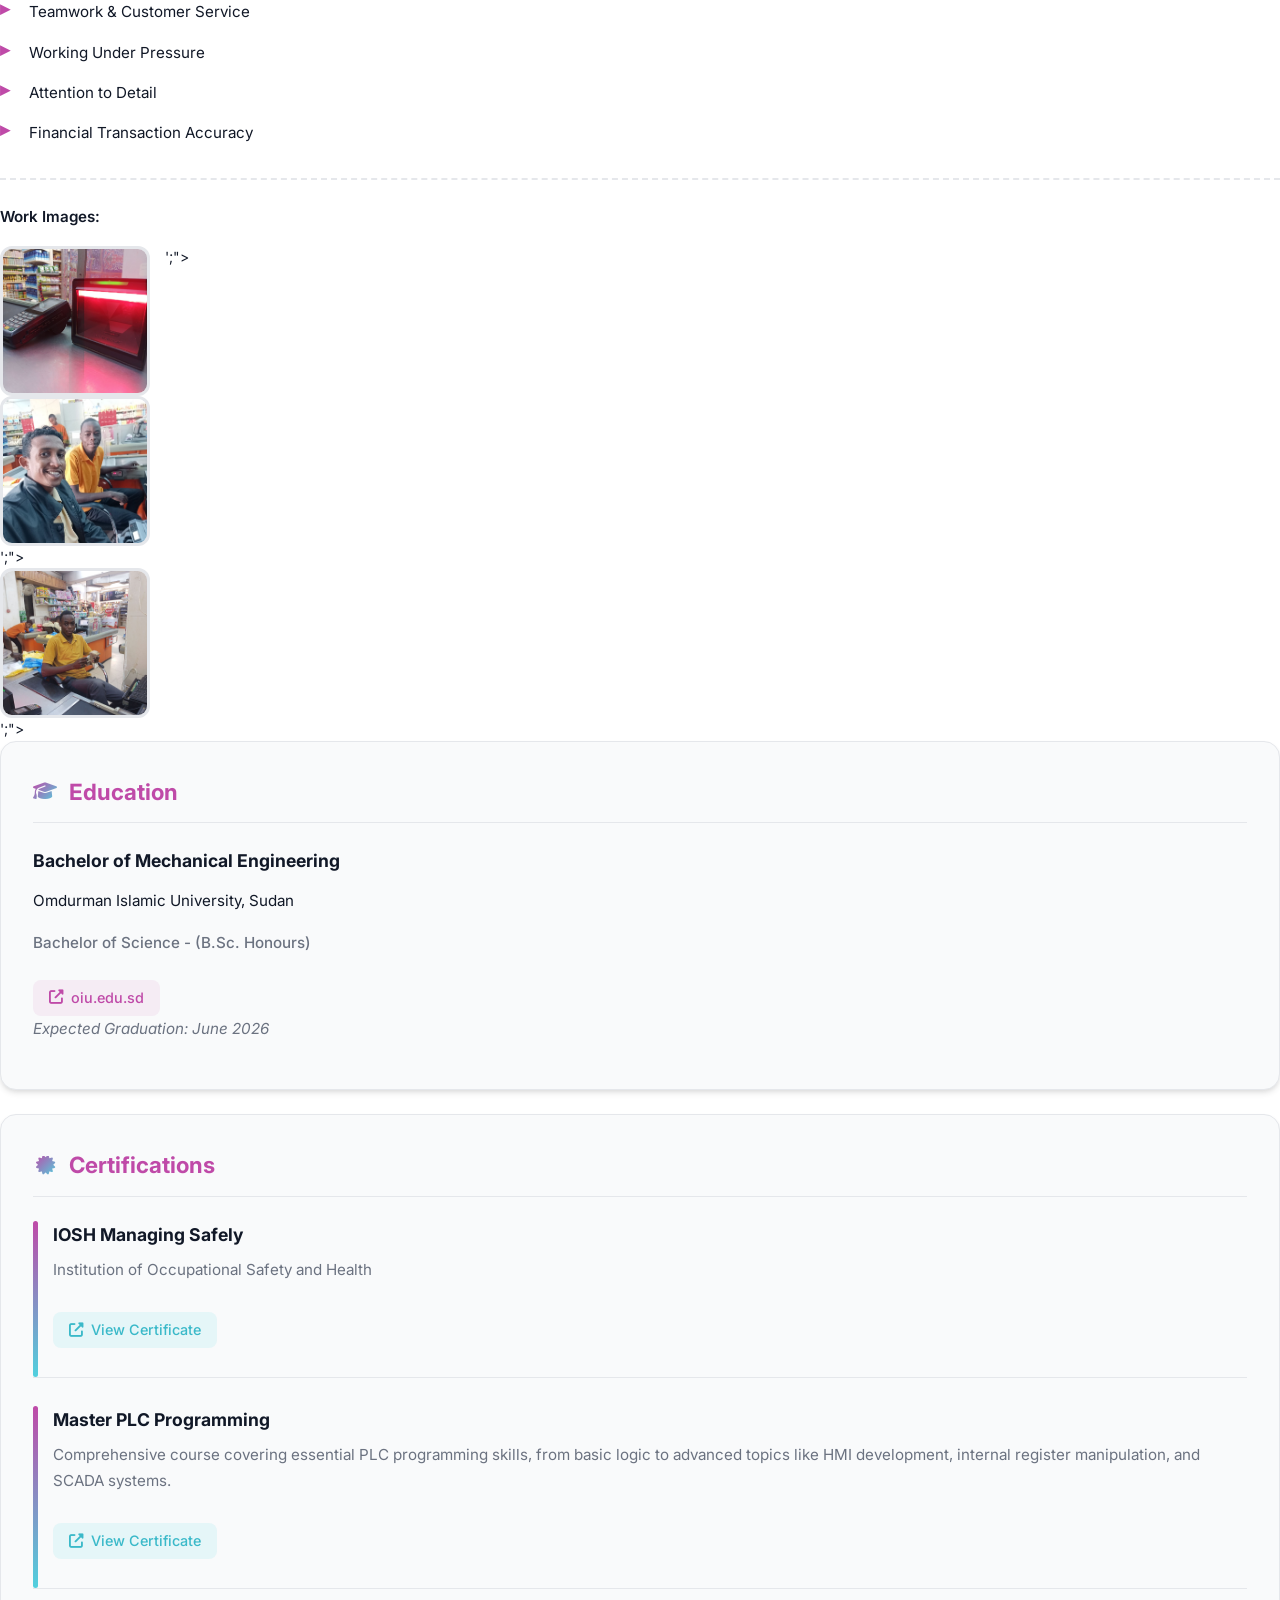
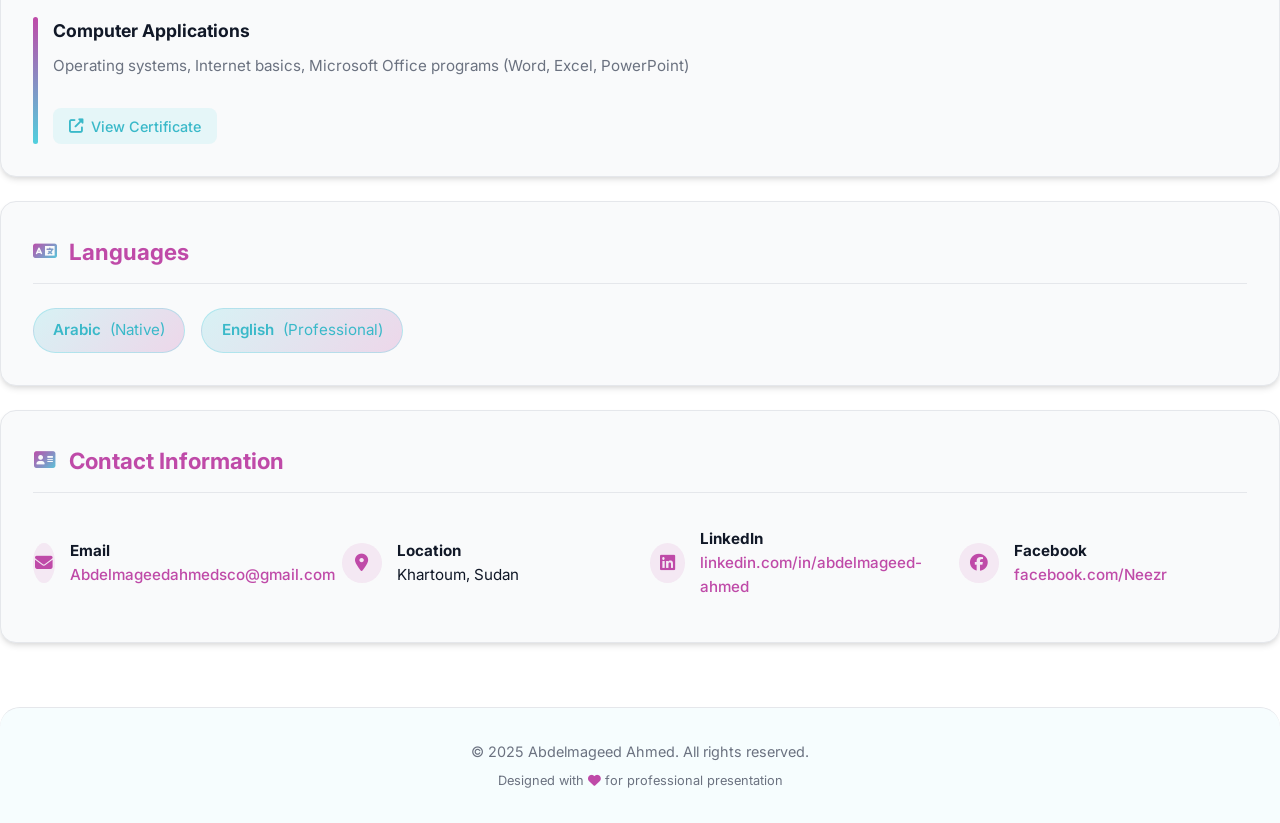
==== commit 9aad220a: "Update index.html" ====
--- a/index.html
+++ b/index.html
@@ -53,25 +53,27 @@
       background: var(--background);
       color: var(--text-primary);
       line-height: 1.6;
-      font-size: 14px; /* تقليل حجم الخط العام */
+      font-size: 14px;
       padding: 0;
       transition: background 0.3s, color 0.3s;
+      overflow-x: hidden;
     }
 
     .container {
-      max-width: 900px;
+      max-width: 1100px;
       margin: 0 auto;
-      padding: 0 20px;
+      padding: 0 25px;
     }
 
     header {
       background: var(--gradient);
       color: white;
-      padding: 2.5rem 1rem 1.5rem;
+      padding: 3.5rem 1.5rem 2rem;
       text-align: center;
-      margin-bottom: 1.5rem;
+      margin-bottom: 2rem;
       position: relative;
       overflow: hidden;
+      border-radius: 0 0 20px 20px;
     }
 
     header::before {
@@ -87,32 +89,35 @@
 
     .profile-header {
       display: flex;
-      flex-direction: column;
-      align-items: center;
-      gap: 1rem;
+      align-items: center;
+      justify-content: center;
+      gap: 3rem;
       position: relative;
       z-index: 2;
-      margin-bottom: 1rem;
+      margin-bottom: 1.5rem;
+      flex-wrap: wrap;
     }
 
     .profile-image-container {
-      width: 180px;
-      height: 180px;
+      width: 240px;
+      height: 240px;
       border-radius: 50%;
       overflow: hidden;
-      border: 5px solid rgba(255, 255, 255, 0.4);
-      box-shadow: 0 10px 25px rgba(0, 0, 0, 0.2);
-      transition: transform 0.4s ease, box-shadow 0.4s ease;
-      background-color: rgba(255, 255, 255, 0.1);
+      border: 6px solid rgba(255, 255, 255, 0.5);
+      box-shadow: 0 15px 35px rgba(0, 0, 0, 0.25);
+      transition: all 0.5s cubic-bezier(0.175, 0.885, 0.32, 1.275);
+      background-color: rgba(255, 255, 255, 0.15);
       display: flex;
       align-items: center;
       justify-content: center;
-      margin-bottom: 1rem;
+      position: relative;
+      flex-shrink: 0;
     }
 
     .profile-image-container:hover {
       transform: scale(1.08);
-      box-shadow: 0 15px 30px rgba(0, 0, 0, 0.3);
+      box-shadow: 0 20px 40px rgba(0, 0, 0, 0.35);
+      border-color: rgba(255, 255, 255, 0.7);
     }
 
     .profile-image {
@@ -120,165 +125,217 @@
       height: 100%;
       object-fit: cover;
       display: block;
+      transition: transform 0.5s ease;
+    }
+
+    .profile-image-container:hover .profile-image {
+      transform: scale(1.05);
     }
 
     .profile-text {
-      text-align: center;
-      max-width: 700px;
+      text-align: left;
+      max-width: 600px;
+      flex: 1;
+      min-width: 300px;
     }
 
     header h1 {
-      font-size: 2rem; /* تقليل حجم العنوان */
-      font-weight: 700;
-      margin-bottom: 0.3rem;
-      text-shadow: 0 2px 4px rgba(0, 0, 0, 0.1);
+      font-size: 2.5rem;
+      font-weight: 800;
+      margin-bottom: 0.5rem;
+      text-shadow: 0 2px 8px rgba(0, 0, 0, 0.2);
+      letter-spacing: -0.5px;
     }
 
     header .job-title {
-      font-size: 1.1rem; /* تقليل حجم الوظيفة */
+      font-size: 1.4rem;
       font-weight: 500;
       opacity: 0.95;
-      margin-bottom: 0.5rem;
+      margin-bottom: 0.8rem;
+      background: rgba(255, 255, 255, 0.15);
+      display: inline-block;
+      padding: 0.4rem 1.2rem;
+      border-radius: 30px;
+      backdrop-filter: blur(10px);
     }
 
     .location {
-      font-size: 0.85rem; /* تقليل حجم الموقع */
-      opacity: 0.85;
-      margin-bottom: 1.2rem;
+      font-size: 1rem;
+      opacity: 0.9;
+      margin-bottom: 1.5rem;
+      display: flex;
+      align-items: center;
+      gap: 0.5rem;
+    }
+
+    .location i {
+      font-size: 1.1rem;
     }
 
     .social-links {
       display: flex;
-      justify-content: center;
+      gap: 1rem;
+      margin-top: 1.2rem;
       flex-wrap: wrap;
-      gap: 1rem;
-      margin-top: 0.5rem;
     }
 
     .social-links a {
       color: white;
-      font-size: 0.8rem; /* تقليل حجم روابط التواصل */
+      font-size: 0.9rem;
       opacity: 0.9;
-      transition: opacity 0.3s;
+      transition: all 0.3s cubic-bezier(0.175, 0.885, 0.32, 1.275);
       text-decoration: none;
-      background: rgba(255, 255, 255, 0.15);
-      padding: 0.4rem 0.8rem;
-      border-radius: 20px;
-      transition: all 0.3s;
+      background: rgba(255, 255, 255, 0.2);
+      padding: 0.5rem 1rem;
+      border-radius: 25px;
+      display: flex;
+      align-items: center;
+      gap: 0.5rem;
+      border: 1px solid rgba(255, 255, 255, 0.3);
     }
 
     .social-links a:hover {
       opacity: 1;
-      background: rgba(255, 255, 255, 0.25);
-      transform: translateY(-2px);
-    }
-
-    .social-links i {
-      margin-right: 0.3rem;
-      font-size: 0.8rem; /* تقليل حجم الأيقونات */
+      background: rgba(255, 255, 255, 0.3);
+      transform: translateY(-3px);
+      box-shadow: 0 5px 15px rgba(0, 0, 0, 0.2);
     }
 
     .section-card {
       background: var(--card-bg);
-      border-radius: 12px;
-      padding: 1.5rem;
-      margin-bottom: 1.2rem;
+      border-radius: 16px;
+      padding: 2rem;
+      margin-bottom: 1.5rem;
       box-shadow: var(--shadow-md);
       border: 1px solid var(--border-color);
       transition: transform 0.3s ease, box-shadow 0.3s ease;
+      position: relative;
+      overflow: hidden;
+    }
+
+    .section-card::before {
+      content: '';
+      position: absolute;
+      top: 0;
+      left: 0;
+      width: 4px;
+      height: 100%;
+      background: var(--gradient);
+      opacity: 0;
+      transition: opacity 0.3s ease;
+    }
+
+    .section-card:hover::before {
+      opacity: 1;
     }
 
     .section-card:hover {
-      transform: translateY(-3px);
+      transform: translateY(-5px);
       box-shadow: var(--shadow-lg);
     }
 
     h2 {
-      font-size: 1.2rem; /* تقليل حجم العناوين الفرعية */
+      font-size: 1.4rem;
       color: var(--primary-color);
-      margin-bottom: 1.2rem;
-      font-weight: 600;
-      display: flex;
-      align-items: center;
-      gap: 10px;
+      margin-bottom: 1.5rem;
+      font-weight: 700;
+      display: flex;
+      align-items: center;
+      gap: 12px;
       padding-bottom: 0.8rem;
       border-bottom: 1px solid var(--border-color);
     }
 
     h2 i {
-      font-size: 1rem; /* تقليل حجم أيقونات العناوين */
-      width: 20px;
+      font-size: 1.2rem;
+      width: 24px;
       text-align: center;
+      background: linear-gradient(135deg, var(--primary-color), var(--secondary-color));
+      -webkit-background-clip: text;
+      background-clip: text;
+      color: transparent;
+    }
+
+    .section {
+      position: relative;
     }
 
     .section p {
-      font-size: 0.9rem; /* تقليل حجم النصوص */
+      font-size: 0.95rem;
       margin-bottom: 1rem;
+      line-height: 1.7;
     }
 
     .section strong {
-      font-weight: 600;
+      font-weight: 700;
       color: var(--text-primary);
-      font-size: 0.95rem; /* تقليل حجم العناوين داخل الأقسام */
-      margin: 1rem 0 0.5rem 0;
-      display: block;
+      font-size: 1.1rem;
+      margin: 1.5rem 0 0.8rem 0;
+      display: inline-block;
+      position: relative;
+    }
+
+    .section strong:first-of-type {
+      margin-top: 0;
     }
 
     .job-type {
       display: inline-block;
-      background: rgba(191, 74, 168, 0.1);
+      background: linear-gradient(135deg, rgba(191, 74, 168, 0.15), rgba(81, 208, 222, 0.15));
       color: var(--primary-color);
-      padding: 0.2rem 0.7rem;
+      padding: 0.3rem 0.9rem;
       border-radius: 20px;
-      font-size: 0.75rem; /* تقليل حجم التنسيق */
+      font-size: 0.8rem;
       font-weight: 600;
-      margin-left: 0.5rem;
+      margin-left: 0.8rem;
       vertical-align: middle;
-    }
-
-    /* إضافة مسافة بين العنوان والتنسيق */
-    .section strong + .job-type {
-      margin-left: 8px;
-      margin-top: 0;
+      border: 1px solid rgba(191, 74, 168, 0.2);
     }
 
     .company-info {
       color: var(--text-secondary);
-      font-size: 0.9rem; /* تقليل حجم معلومات الشركة */
-      margin-bottom: 0.3rem;
+      font-size: 0.95rem;
+      margin-bottom: 0.5rem;
+      font-weight: 500;
     }
 
     .company-link {
-      display: inline-block;
-      font-size: 0.85rem; /* تقليل حجم رابط الشركة */
-      margin-bottom: 0.5rem;
+      display: inline-flex;
+      align-items: center;
+      gap: 0.5rem;
+      font-size: 0.9rem;
+      margin-bottom: 0.8rem;
       color: var(--primary-color);
-      background: rgba(191, 74, 168, 0.05);
-      padding: 0.3rem 0.8rem;
-      border-radius: 6px;
+      background: rgba(191, 74, 168, 0.08);
+      padding: 0.4rem 1rem;
+      border-radius: 8px;
       transition: all 0.3s;
+      text-decoration: none;
     }
 
     .company-link:hover {
-      background: rgba(191, 74, 168, 0.1);
-      transform: translateX(3px);
-    }
-
-    .company-link i {
-      margin-right: 0.3rem;
-      font-size: 0.8rem; /* تقليل حجم أيقونة الرابط */
+      background: rgba(191, 74, 168, 0.15);
+      transform: translateX(5px);
+      text-decoration: none;
     }
 
     .date-location {
       color: var(--text-secondary);
-      font-size: 0.8rem; /* تقليل حجم التاريخ والموقع */
-      font-style: italic;
-      margin-bottom: 1rem;
+      font-size: 0.85rem;
+      margin-bottom: 1.2rem;
+      display: flex;
+      align-items: center;
+      gap: 0.5rem;
+      flex-wrap: wrap;
+    }
+
+    .date-location i {
+      font-size: 0.9rem;
     }
 
     .muted {
       color: var(--text-secondary);
-      font-size: 0.8rem; /* تقليل حجم النص الخافت */
+      font-size: 0.85rem;
       margin-bottom: 1rem;
       font-style: italic;
     }
@@ -286,14 +343,14 @@
     ul {
       list-style: none;
       padding-left: 0;
-      font-size: 0.9rem; /* تقليل حجم النقاط */
+      font-size: 0.95rem;
     }
 
     ul li {
       position: relative;
-      padding-left: 1.5rem;
-      margin-bottom: 0.8rem;
-      line-height: 1.6;
+      padding-left: 1.8rem;
+      margin-bottom: 0.9rem;
+      line-height: 1.7;
     }
 
     ul li::before {
@@ -302,7 +359,7 @@
       left: 0;
       color: var(--primary-color);
       font-weight: bold;
-      font-size: 1rem; /* تقليل حجم السهم */
+      font-size: 1.2rem;
       line-height: 1;
     }
 
@@ -320,52 +377,71 @@
 
     .contact-grid {
       display: grid;
-      grid-template-columns: repeat(auto-fill, minmax(250px, 1fr));
+      grid-template-columns: repeat(auto-fill, minmax(280px, 1fr));
+      gap: 20px;
+    }
+
+    .contact-item {
+      display: flex;
+      align-items: center;
       gap: 15px;
-    }
-
-    .contact-item {
-      display: flex;
-      align-items: center;
-      gap: 12px;
-      font-size: 0.9rem; /* تقليل حجم معلومات الاتصال */
-      padding: 8px 0;
+      font-size: 0.95rem;
+      padding: 10px 0;
+      transition: transform 0.3s ease;
+    }
+
+    .contact-item:hover {
+      transform: translateX(5px);
     }
 
     .contact-item i {
       color: var(--primary-color);
-      min-width: 18px; /* تقليل عرض الأيقونات */
+      min-width: 22px;
       text-align: center;
-      font-size: 0.9rem; /* تقليل حجم أيقونات الاتصال */
+      font-size: 1.1rem;
+      background: rgba(191, 74, 168, 0.1);
+      width: 40px;
+      height: 40px;
+      border-radius: 50%;
+      display: flex;
+      align-items: center;
+      justify-content: center;
     }
 
     .work-images {
-      margin-top: 1.5rem;
-      padding-top: 1rem;
-      border-top: 1px dashed var(--border-color);
+      margin-top: 2rem;
+      padding-top: 1.5rem;
+      border-top: 2px dashed var(--border-color);
+    }
+
+    .work-images p {
+      font-weight: 600;
+      margin-bottom: 1rem;
+      color: var(--text-primary);
     }
 
     .image-gallery {
       display: flex;
       flex-wrap: wrap;
-      gap: 10px;
-      margin-top: 0.8rem;
+      gap: 15px;
+      margin-top: 1rem;
     }
 
     .thumbnail {
-      width: 120px;
-      height: 120px;
-      border-radius: 8px;
+      width: 150px;
+      height: 150px;
+      border-radius: 12px;
       overflow: hidden;
       cursor: pointer;
-      border: 2px solid var(--border-color);
-      transition: all 0.3s ease;
+      border: 3px solid var(--border-color);
+      transition: all 0.3s cubic-bezier(0.175, 0.885, 0.32, 1.275);
       position: relative;
+      flex-shrink: 0;
     }
 
     .thumbnail:hover {
       border-color: var(--primary-color);
-      transform: scale(1.05);
+      transform: scale(1.08) rotate(2deg);
       box-shadow: var(--shadow-lg);
     }
 
@@ -374,6 +450,45 @@
       height: 100%;
       object-fit: cover;
       display: block;
+      transition: transform 0.5s ease;
+    }
+
+    .thumbnail:hover img {
+      transform: scale(1.1);
+    }
+
+    .thumbnail::after {
+      content: '🔍';
+      position: absolute;
+      top: 50%;
+      left: 50%;
+      transform: translate(-50%, -50%) scale(0);
+      font-size: 1.5rem;
+      opacity: 0;
+      transition: all 0.3s ease;
+      z-index: 2;
+    }
+
+    .thumbnail:hover::after {
+      opacity: 1;
+      transform: translate(-50%, -50%) scale(1);
+    }
+
+    .thumbnail::before {
+      content: '';
+      position: absolute;
+      top: 0;
+      left: 0;
+      width: 100%;
+      height: 100%;
+      background: rgba(0, 0, 0, 0.4);
+      opacity: 0;
+      transition: opacity 0.3s ease;
+      z-index: 1;
+    }
+
+    .thumbnail:hover::before {
+      opacity: 1;
     }
 
     .image-placeholder {
@@ -385,14 +500,14 @@
       align-items: center;
       justify-content: center;
       color: var(--text-secondary);
-      font-size: 0.75rem; /* تقليل حجم النص البديل */
+      font-size: 0.8rem;
       text-align: center;
-      padding: 10px;
+      padding: 15px;
     }
 
     .image-placeholder i {
-      font-size: 1.3rem; /* تقليل حجم أيقونة الصورة البديلة */
-      margin-bottom: 0.5rem;
+      font-size: 1.8rem;
+      margin-bottom: 0.8rem;
       color: var(--primary-color);
     }
 
@@ -403,77 +518,138 @@
       left: 0;
       width: 100%;
       height: 100%;
-      background: rgba(0, 0, 0, 0.9);
-      z-index: 1000;
+      background: rgba(0, 0, 0, 0.95);
+      z-index: 2000;
       justify-content: center;
       align-items: center;
+      opacity: 0;
+      transition: opacity 0.3s ease;
+      padding: 20px;
     }
 
     .lightbox.active {
       display: flex;
+      opacity: 1;
     }
 
     .lightbox-content {
       max-width: 90%;
       max-height: 90%;
+      position: relative;
+      animation: lightboxZoom 0.3s ease-out;
+    }
+
+    @keyframes lightboxZoom {
+      from {
+        transform: scale(0.8);
+        opacity: 0;
+      }
+      to {
+        transform: scale(1);
+        opacity: 1;
+      }
     }
 
     .lightbox-content img {
       width: 100%;
       height: auto;
-      border-radius: 10px;
-      box-shadow: 0 0 30px rgba(0, 0, 0, 0.5);
+      border-radius: 12px;
+      box-shadow: 0 0 40px rgba(0, 0, 0, 0.7);
+      display: block;
     }
 
     .close-lightbox {
       position: absolute;
-      top: 20px;
-      right: 20px;
+      top: 25px;
+      right: 25px;
       color: white;
-      font-size: 1.8rem; /* تقليل حجم أيقونة الإغلاق */
+      font-size: 2.5rem;
       cursor: pointer;
-      background: rgba(0, 0, 0, 0.5);
-      width: 36px;
-      height: 36px;
+      background: rgba(0, 0, 0, 0.6);
+      width: 50px;
+      height: 50px;
       border-radius: 50%;
       display: flex;
       align-items: center;
       justify-content: center;
-      transition: background 0.3s;
+      transition: all 0.3s ease;
+      z-index: 2001;
     }
 
     .close-lightbox:hover {
       background: rgba(255, 255, 255, 0.2);
+      transform: rotate(90deg);
+    }
+
+    .lightbox-nav {
+      position: absolute;
+      top: 50%;
+      transform: translateY(-50%);
+      background: rgba(0, 0, 0, 0.6);
+      color: white;
+      border: none;
+      font-size: 2rem;
+      width: 60px;
+      height: 60px;
+      border-radius: 50%;
+      display: flex;
+      align-items: center;
+      justify-content: center;
+      cursor: pointer;
+      transition: all 0.3s ease;
+      z-index: 2001;
+    }
+
+    .lightbox-nav:hover {
+      background: rgba(255, 255, 255, 0.2);
+      transform: translateY(-50%) scale(1.1);
+    }
+
+    .lightbox-nav.prev {
+      left: 25px;
+    }
+
+    .lightbox-nav.next {
+      right: 25px;
     }
 
     .education-link {
+      display: inline-flex;
+      align-items: center;
+      gap: 0.5rem;
       color: var(--primary-color);
-      font-size: 0.85rem; /* تقليل حجم رابط التعليم */
-      margin-top: 0.3rem;
-      display: inline-block;
-      background: rgba(191, 74, 168, 0.05);
-      padding: 0.3rem 0.8rem;
-      border-radius: 6px;
+      font-size: 0.9rem;
+      margin-top: 0.5rem;
+      background: rgba(191, 74, 168, 0.08);
+      padding: 0.4rem 1rem;
+      border-radius: 8px;
       transition: all 0.3s;
     }
 
     .education-link:hover {
-      background: rgba(191, 74, 168, 0.1);
-      transform: translateX(3px);
+      background: rgba(191, 74, 168, 0.15);
+      transform: translateX(5px);
+      text-decoration: none;
     }
 
     .specialization {
-      font-size: 0.85rem; /* تقليل حجم التخصص */
+      font-size: 0.9rem;
       color: var(--text-secondary);
-      margin-top: 0.3rem;
+      margin-top: 0.5rem;
+      font-weight: 500;
     }
 
     .certification-item {
-      margin-bottom: 1.5rem; /* تقليل المسافة بين الشهادات */
-      padding-bottom: 1.5rem;
-      padding-left: 12px; /* إضافة مسافة من اليسار */
+      margin-bottom: 1.8rem;
+      padding-bottom: 1.8rem;
+      padding-left: 20px;
       border-bottom: 1px solid var(--border-color);
       position: relative;
+      transition: transform 0.3s ease;
+    }
+
+    .certification-item:hover {
+      transform: translateX(5px);
     }
 
     .certification-item:last-child {
@@ -487,146 +663,321 @@
       position: absolute;
       left: 0;
       top: 0;
-      width: 4px;
+      width: 5px;
       height: 100%;
       background: linear-gradient(to bottom, var(--primary-color), var(--secondary-color));
-      border-radius: 2px;
-    }
-
-    /* إضافة مسافة بين اسم الشهادة والتنسيق في قسم الشهادات */
+      border-radius: 3px;
+    }
+
     .certification-item strong {
-      display: inline-block;
-      margin-right: 8px; /* إضافة مسافة بين النص والتنسيق */
+      display: block;
+      margin-right: 0;
+      margin-bottom: 0.5rem;
     }
 
     .cert-link {
-      font-size: 0.85rem; /* تقليل حجم رابط الشهادة */
-      margin-top: 0.5rem;
-      display: inline-block;
-      background: rgba(81, 208, 222, 0.1);
+      display: inline-flex;
+      align-items: center;
+      gap: 0.5rem;
+      font-size: 0.9rem;
+      margin-top: 0.8rem;
+      background: rgba(81, 208, 222, 0.12);
       color: var(--secondary-dark);
-      padding: 0.3rem 0.8rem;
-      border-radius: 6px;
+      padding: 0.4rem 1rem;
+      border-radius: 8px;
       transition: all 0.3s;
     }
 
     .cert-link:hover {
       background: rgba(81, 208, 222, 0.2);
-      transform: translateX(3px);
-    }
-
-    .cert-link i {
-      margin-right: 0.3rem;
-      font-size: 0.8rem; /* تقليل حجم أيقونة رابط الشهادة */
+      transform: translateX(5px);
+      text-decoration: none;
     }
 
     .issuer {
-      font-size: 0.8rem; /* تقليل حجم الجهة المانحة */
+      font-size: 0.85rem;
       color: var(--text-secondary);
-      margin-top: 0.2rem;
-      padding-left: 0;
+      margin-top: 0.3rem;
+      line-height: 1.5;
     }
 
     .languages-list {
       display: flex;
       flex-wrap: wrap;
-      gap: 0.8rem; /* تقليل المسافة بين اللغات */
+      gap: 1rem;
     }
 
     .language-item {
-      background: rgba(81, 208, 222, 0.15);
+      background: linear-gradient(135deg, rgba(81, 208, 222, 0.2), rgba(191, 74, 168, 0.2));
       color: var(--secondary-dark);
-      padding: 0.4rem 0.8rem; /* تقليل padding للغات */
-      border-radius: 20px;
-      font-size: 0.85rem; /* تقليل حجم نص اللغات */
-      font-weight: 500;
-      transition: all 0.3s;
+      padding: 0.6rem 1.2rem;
+      border-radius: 25px;
+      font-size: 0.95rem;
+      font-weight: 600;
+      transition: all 0.3s ease;
+      border: 1px solid rgba(81, 208, 222, 0.3);
     }
 
     .language-item:hover {
-      background: rgba(81, 208, 222, 0.25);
-      transform: translateY(-2px);
+      background: linear-gradient(135deg, rgba(81, 208, 222, 0.3), rgba(191, 74, 168, 0.3));
+      transform: translateY(-3px);
+      box-shadow: var(--shadow-md);
     }
 
     footer {
       text-align: center;
-      margin-top: 3rem;
-      font-size: 0.8rem; /* تقليل حجم النص في الفوتر */
+      margin-top: 4rem;
+      font-size: 0.9rem;
       color: var(--text-secondary);
       border-top: 1px solid var(--border-color);
-      padding: 1.5rem 10px;
+      padding: 2rem 10px;
       background: rgba(81, 208, 222, 0.05);
+      border-radius: 20px 20px 0 0;
     }
 
     .theme-toggle {
       position: fixed;
-      top: 20px;
-      right: 20px;
+      top: 25px;
+      right: 25px;
       background: var(--primary-color);
-      border: 1px solid var(--border-color);
+      border: 2px solid var(--border-color);
       border-radius: 50%;
-      width: 45px;
-      height: 45px;
+      width: 55px;
+      height: 55px;
       display: flex;
       align-items: center;
       justify-content: center;
       cursor: pointer;
-      box-shadow: var(--shadow-md);
-      z-index: 100;
+      box-shadow: var(--shadow-lg);
+      z-index: 1000;
+      transition: all 0.4s cubic-bezier(0.175, 0.885, 0.32, 1.275);
+    }
+
+    .theme-toggle:hover {
+      transform: rotate(15deg) scale(1.15);
+      background: var(--primary-dark);
+      box-shadow: 0 0 20px rgba(191, 74, 168, 0.5);
+    }
+
+    .theme-toggle i {
+      font-size: 1.2rem;
+      color: white;
+      transition: transform 0.4s ease;
+    }
+
+    .theme-toggle:hover i {
+      transform: rotate(10deg);
+    }
+
+    .back-to-top {
+      position: fixed;
+      bottom: 30px;
+      right: 30px;
+      background: var(--gradient);
+      border: none;
+      border-radius: 50%;
+      width: 50px;
+      height: 50px;
+      display: flex;
+      align-items: center;
+      justify-content: center;
+      cursor: pointer;
+      box-shadow: var(--shadow-lg);
+      z-index: 999;
+      opacity: 0;
+      transform: translateY(20px);
       transition: all 0.3s ease;
-    }
-
-    .theme-toggle:hover {
-      transform: rotate(15deg) scale(1.1);
-      background: var(--primary-dark);
-    }
-
-    .theme-toggle i {
-      font-size: 1rem; /* تقليل حجم أيقونة الثيم */
       color: white;
-    }
-
-    /* Print styles */
+      font-size: 1.2rem;
+    }
+
+    .back-to-top.visible {
+      opacity: 1;
+      transform: translateY(0);
+    }
+
+    .back-to-top:hover {
+      transform: translateY(-5px);
+      box-shadow: 0 10px 20px rgba(0, 0, 0, 0.2);
+    }
+
+    .print-btn {
+      position: fixed;
+      bottom: 30px;
+      left: 30px;
+      background: var(--secondary-color);
+      border: none;
+      border-radius: 50%;
+      width: 50px;
+      height: 50px;
+      display: flex;
+      align-items: center;
+      justify-content: center;
+      cursor: pointer;
+      box-shadow: var(--shadow-lg);
+      z-index: 999;
+      color: white;
+      font-size: 1.2rem;
+      transition: all 0.3s ease;
+    }
+
+    .print-btn:hover {
+      background: var(--secondary-dark);
+      transform: translateY(-5px);
+    }
+
+    /* تحسينات الطباعة */
     @media print {
-      .theme-toggle {
+      .theme-toggle,
+      .back-to-top,
+      .print-btn {
         display: none;
       }
       
       .section-card {
         box-shadow: none;
         border: 1px solid #ddd;
+        break-inside: avoid;
+      }
+      
+      header {
+        background: linear-gradient(135deg, #BF4AA8 0%, #51D0DE 100%);
+        -webkit-print-color-adjust: exact;
+        color-adjust: exact;
       }
       
       a {
         color: #BF4AA8;
-      }
-    }
-
-    /* Responsive for small devices */
+        text-decoration: none;
+      }
+      
+      .social-links a {
+        background: none;
+        color: white;
+        -webkit-print-color-adjust: exact;
+        color-adjust: exact;
+      }
+    }
+
+    /* تحسينات للهواتف المحمولة */
     @media (max-width: 768px) {
+      .container {
+        padding: 0 20px;
+        max-width: 100%;
+      }
+
+      header {
+        padding: 2.5rem 1rem 1.5rem;
+        border-radius: 0 0 15px 15px;
+      }
+
+      .profile-header {
+        flex-direction: column;
+        text-align: center;
+        gap: 2rem;
+      }
+
+      .profile-text {
+        text-align: center;
+        min-width: auto;
+      }
+
+      .profile-image-container {
+        width: 200px;
+        height: 200px;
+      }
+
+      header h1 {
+        font-size: 2rem;
+      }
+
+      header .job-title {
+        font-size: 1.2rem;
+      }
+
+      .section-card {
+        padding: 1.5rem;
+      }
+
+      h2 {
+        font-size: 1.3rem;
+      }
+
+      .social-links {
+        justify-content: center;
+      }
+
+      .social-links a {
+        font-size: 0.85rem;
+        padding: 0.4rem 0.9rem;
+      }
+      
+      .thumbnail {
+        width: 120px;
+        height: 120px;
+      }
+      
+      .theme-toggle {
+        width: 50px;
+        height: 50px;
+        top: 20px;
+        right: 20px;
+      }
+      
+      .back-to-top,
+      .print-btn {
+        width: 45px;
+        height: 45px;
+        bottom: 20px;
+      }
+      
+      .back-to-top {
+        right: 20px;
+      }
+      
+      .print-btn {
+        left: 20px;
+      }
+      
+      .lightbox-nav {
+        width: 50px;
+        height: 50px;
+        font-size: 1.5rem;
+      }
+      
+      .lightbox-nav.prev {
+        left: 15px;
+      }
+      
+      .lightbox-nav.next {
+        right: 15px;
+      }
+      
+      .close-lightbox {
+        top: 20px;
+        right: 20px;
+        width: 45px;
+        height: 45px;
+        font-size: 2rem;
+      }
+    }
+
+    @media (max-width: 480px) {
       body {
-        font-size: 14px;
-      }
-
-      header {
-        padding: 2rem 1rem 1rem;
+        font-size: 13px;
       }
 
       .profile-image-container {
-        width: 150px;
-        height: 150px;
+        width: 180px;
+        height: 180px;
       }
 
       header h1 {
-        font-size: 1.6rem;
+        font-size: 1.8rem;
       }
 
       header .job-title {
-        font-size: 1rem;
-      }
-
-      .container {
-        padding: 0 15px;
+        font-size: 1.1rem;
       }
 
       .section-card {
@@ -634,73 +985,34 @@
       }
 
       h2 {
-        font-size: 1.1rem;
-      }
-
-      .contact-grid {
-        grid-template-columns: 1fr;
-      }
-
-      .social-links {
-        gap: 0.8rem;
-      }
-
-      .social-links a {
-        font-size: 0.75rem;
-        padding: 0.3rem 0.6rem;
-      }
-      
+        font-size: 1.2rem;
+      }
+
       .thumbnail {
         width: 100px;
         height: 100px;
       }
-    }
-
-    @media (max-width: 480px) {
-      body {
-        font-size: 13px;
-      }
-
-      .profile-image-container {
-        width: 130px;
-        height: 130px;
-      }
-
-      header h1 {
-        font-size: 1.4rem;
-      }
-
-      header .job-title {
-        font-size: 0.95rem;
-      }
-
+      
       .social-links {
-        gap: 0.5rem;
-      }
-
+        gap: 0.8rem;
+      }
+      
       .social-links a {
-        font-size: 0.7rem;
-        padding: 0.2rem 0.5rem;
-      }
-
-      .section-card {
-        padding: 1rem;
-      }
-
-      h2 {
-        font-size: 1rem;
-      }
-
-      .thumbnail {
-        width: 85px;
-        height: 85px;
-      }
-      
-      .theme-toggle {
-        width: 40px;
-        height: 40px;
-        top: 15px;
-        right: 15px;
+        font-size: 0.8rem;
+        padding: 0.3rem 0.8rem;
+      }
+      
+      .contact-grid {
+        grid-template-columns: 1fr;
+      }
+      
+      .languages-list {
+        gap: 0.8rem;
+      }
+      
+      .language-item {
+        padding: 0.5rem 1rem;
+        font-size: 0.9rem;
       }
     }
   </style>
@@ -710,16 +1022,24 @@
   <div class="theme-toggle" id="themeToggle">
     <i class="fas fa-moon"></i>
   </div>
+  
+  <button class="back-to-top" id="backToTop">
+    <i class="fas fa-arrow-up"></i>
+  </button>
+  
+  <button class="print-btn" id="printBtn" title="Print CV">
+    <i class="fas fa-print"></i>
+  </button>
 
   <header>
     <div class="profile-header">
       <div class="profile-image-container">
-        <img src="pictures/IMG_20250929_110535~4.jpg" alt="Abdelmageed Ahmed" class="profile-image" />
+        <img src="pictures/IMG_20250929_110535~4.jpg" alt="Abdelmageed Ahmed" class="profile-image" onerror="this.onerror=null; this.src='https://images.unsplash.com/photo-1560250097-0b93528c311a?ixlib=rb-4.0.3&auto=format&fit=crop&w=400&q=80';" />
       </div>
       <div class="profile-text">
         <h1>Abdelmageed Ahmed Babiker</h1>
-        <p class="job-title">Automation Engineer | HSE Supervisor </p>
-        <p class="location">Khartoum, Sudan</p>
+        <p class="job-title">Automation Engineer | HSE Supervisor</p>
+        <p class="location"><i class="fas fa-map-marker-alt"></i> Khartoum, Sudan</p>
         <div class="social-links">
           <a href="mailto:Abdelmageedahmedsco@gmail.com">
             <i class="fas fa-envelope"></i> Email
@@ -737,6 +1057,12 @@
 
   <div class="lightbox" id="lightbox">
     <div class="close-lightbox" onclick="closeLightbox()">×</div>
+    <button class="lightbox-nav prev" onclick="changeImage(-1)">
+      <i class="fas fa-chevron-left"></i>
+    </button>
+    <button class="lightbox-nav next" onclick="changeImage(1)">
+      <i class="fas fa-chevron-right"></i>
+    </button>
     <div class="lightbox-content">
       <img id="lightbox-img" src="" alt="">
     </div>
@@ -746,9 +1072,9 @@
     <div class="section-card">
       <h2><i class="fas fa-user"></i> Profile</h2>
       <div class="section">
-        <p>Mechanical Engineer specializing in Industrial Automation.</p>
-         <p>Experienced HSE Supervisor with a strong foundation in industrial standards, operational reliability, and risk management.</p>
-         <p>I integrate safety focused practices into designing and implementing reliable and efficient control systems, including PLC, SCADA, and HMI. My work bridges engineering innovation with advanced safety principles to ensure secure and intelligent industrial processes.</p>
+        <p>Mechanical Engineer specializing in Industrial Automation with a strong focus on integrating safety protocols into automated systems.</p>
+        <p>Experienced HSE Supervisor with expertise in industrial standards, operational reliability, and comprehensive risk management strategies.</p>
+        <p>I bridge engineering innovation with advanced safety principles, designing and implementing reliable control systems (PLC, SCADA, HMI) while ensuring secure and intelligent industrial processes.</p>
       </div>
     </div>
 
@@ -762,13 +1088,13 @@
         <a href="https://www.redrockmining.co" target="_blank" class="company-link">
           <i class="fas fa-external-link-alt"></i> Visit Company Website
         </a>
-        <p class="date-location">Nile River State, Sudan | June 2024 – Present</p>
+        <p class="date-location"><i class="far fa-calendar-alt"></i> June 2024 – Present | <i class="fas fa-map-marker-alt"></i> Nile River State, Sudan</p>
         
         <ul>
           <li>Risk Assessment & Hazard Identification</li>
           <li>Incident Investigation & Root Cause Analysis</li>
           <li>Emergency Response Planning</li>
-          <li>Process Safety</li>
+          <li>Process Safety Management</li>
           <li>Inspection & Auditing</li>
           <li>Team Coordination & Training</li>
           <li>Team Leadership</li>
@@ -776,86 +1102,86 @@
         </ul>
         
         <div class="work-images">
-          <p><em>Work Images:</em></p>
-          <div class="image-gallery">
-            <div class="thumbnail" onclick="openLightbox('pictures/IMG_20251203_092646.jpg')">
-              <img src="pictures/IMG_20251203_092646.jpg" alt="HSE Image 1" onerror="this.src='https://images.unsplash.com/photo-1581094794329-c8112a89af12?ixlib=rb-4.0.3&auto=format&fit=crop&w=400&q=80'; this.onerror=null;">
+          <p>Work Images:</p>
+          <div class="image-gallery" data-gallery="hse">
+            <div class="thumbnail" onclick="openLightbox('pictures/IMG_20251203_092646.jpg', 0, 'hse')">
+              <img src="pictures/IMG_20251203_092646.jpg" alt="HSE Site Inspection" onerror="this.onerror=null; this.parentElement.innerHTML='<div class=\"image-placeholder\"><i class=\"fas fa-image\"></i>HSE Image 1</div>';">
             </div>
-            <div class="thumbnail" onclick="openLightbox('pictures/IMG_20251203_092720.jpg')">
-              <img src="pictures/IMG_20251203_092720.jpg" alt="HSE Image 2" onerror="this.src='https://images.unsplash.com/photo-1563013544-824ae1b704d3?ixlib=rb-4.0.3&auto=format&fit=crop&w=400&q=80'; this.onerror=null;">
+            <div class="thumbnail" onclick="openLightbox('pictures/IMG_20251203_092720.jpg', 1, 'hse')">
+              <img src="pictures/IMG_20251203_092720.jpg" alt="Safety Equipment Check" onerror="this.onerror=null; this.parentElement.innerHTML='<div class=\"image-placeholder\"><i class=\"fas fa-image\"></i>HSE Image 2</div>';">
             </div>
-            <div class="thumbnail" onclick="openLightbox('pictures/IMG_20251203_092851.jpg')">
-              <img src="pictures/IMG_20251203_092851.jpg" alt="HSE Image 3" onerror="this.src='https://images.unsplash.com/photo-1542744095-fcf48d80b0fd?ixlib=rb-4.0.3&auto=format&fit=crop&w=400&q=80'; this.onerror=null;">
+            <div class="thumbnail" onclick="openLightbox('pictures/IMG_20251203_092851.jpg', 2, 'hse')">
+              <img src="pictures/IMG_20251203_092851.jpg" alt="Mining Safety Protocols" onerror="this.onerror=null; this.parentElement.innerHTML='<div class=\"image-placeholder\"><i class=\"fas fa-image\"></i>HSE Image 3</div>';">
             </div>
           </div>
         </div>
       </div>
       
-      <hr style="margin: 1.5rem 0; border: none; border-top: 1px solid var(--border-color);">
+      <hr style="margin: 1.8rem 0; border: none; border-top: 1px solid var(--border-color);">
       
       <div class="section">
         <strong>Mechanical Engineer Trainee</strong>
         <span class="job-type">Internship</span>
         <p class="company-info">Albarajoub Company Ltd</p>
-        <a href="https://albarajoub.com" class="company-link" style="opacity: 0.7; cursor: default;">
-          <i class="fas fa-external-link-alt"></i>  Visit Company Website
+        <a href="https://albarajoub.com" target="_blank" class="company-link">
+          <i class="fas fa-external-link-alt"></i> Visit Company Website
         </a>
-        <p class="date-location">Khartoum,Sudan | March 2022 - April 2022</p>
+        <p class="date-location"><i class="far fa-calendar-alt"></i> March 2022 - April 2022 | <i class="fas fa-map-marker-alt"></i> Khartoum, Sudan</p>
         
         <ul>
-          <li>Corrective Maintenance</li>
-          <li>Preventive Maintenance</li>
-          <li>Equipment inspections</li>
-          <li>mechanical troubleshooting</li>
-          <li>Preparing maintenance logs</li>
+          <li>Corrective & Preventive Maintenance</li>
+          <li>Equipment Inspection & Troubleshooting</li>
+          <li>Mechanical System Analysis</li>
+          <li>Maintenance Documentation</li>
+          <li>Technical Report Preparation</li>
         </ul>
         
         <div class="work-images">
-          <p><em>Work Images:</em></p>
-          <div class="image-gallery">
-            <div class="thumbnail" onclick="openLightbox('pictures/IMG_20251203_092006.jpg')">
-              <img src="pictures/IMG_20251203_092006.jpg" alt="Mechanical 1" onerror="this.src='https://images.unsplash.com/photo-1581094794329-c8112a89af12?ixlib=rb-4.0.3&auto=format&fit=crop&w=400&q=80'; this.onerror=null;">
+          <p>Work Images:</p>
+          <div class="image-gallery" data-gallery="mechanical">
+            <div class="thumbnail" onclick="openLightbox('pictures/IMG_20251203_092006.jpg', 0, 'mechanical')">
+              <img src="pictures/IMG_20251203_092006.jpg" alt="Mechanical Maintenance" onerror="this.onerror=null; this.parentElement.innerHTML='<div class=\"image-placeholder\"><i class=\"fas fa-cogs\"></i>Mechanical 1</div>';">
             </div>
-            <div class="thumbnail" onclick="openLightbox('pictures/IMG_20251203_092418.jpg')">
-              <img src="pictures/IMG_20251203_092418.jpg" alt="Mechanical 2" onerror="this.src='https://images.unsplash.com/photo-1563013544-824ae1b704d3?ixlib=rb-4.0.3&auto=format&fit=crop&w=400&q=80'; this.onerror=null;">
+            <div class="thumbnail" onclick="openLightbox('pictures/IMG_20251203_092418.jpg', 1, 'mechanical')">
+              <img src="pictures/IMG_20251203_092418.jpg" alt="Equipment Analysis" onerror="this.onerror=null; this.parentElement.innerHTML='<div class=\"image-placeholder\"><i class=\"fas fa-cogs\"></i>Mechanical 2</div>';">
             </div>
-            <div class="thumbnail" onclick="openLightbox('pictures/IMG_20251203_092456.jpg')">
-              <img src="pictures/IMG_20251203_092456.jpg" alt="Mechanical 3" onerror="this.src='https://images.unsplash.com/photo-1542744095-fcf48d80b0fd?ixlib=rb-4.0.3&auto=format&fit=crop&w=400&q=80'; this.onerror=null;">
+            <div class="thumbnail" onclick="openLightbox('pictures/IMG_20251203_092456.jpg', 2, 'mechanical')">
+              <img src="pictures/IMG_20251203_092456.jpg" alt="Technical Work" onerror="this.onerror=null; this.parentElement.innerHTML='<div class=\"image-placeholder\"><i class=\"fas fa-cogs\"></i>Mechanical 3</div>';">
             </div>
           </div>
         </div>
       </div>
       
-      <hr style="margin: 1.5rem 0; border: none; border-top: 1px solid var(--border-color);">
+      <hr style="margin: 1.8rem 0; border: none; border-top: 1px solid var(--border-color);">
       
       <div class="section">
         <strong>Cashier</strong>
         <span class="job-type">Part Time Job</span>
         <p class="company-info">Alzytoona Shipping Center</p>
-        <a href="https://www.facebook.com/share/1AcazsFF2n/">
-          <i class="fas fa-external-link-alt"></i> Facebook Page
+        <a href="https://www.facebook.com/share/1AcazsFF2n/" target="_blank" class="company-link">
+          <i class="fab fa-facebook"></i> Facebook Page
         </a>
-        <p class="date-location">Khartoum, Sudan | April 2021 - February 2022 | May 2022 - April 2023</p>
+        <p class="date-location"><i class="far fa-calendar-alt"></i> April 2021 - April 2023 | <i class="fas fa-map-marker-alt"></i> Khartoum, Sudan</p>
         
         <ul>
-          <li>Managing time and tasks efficiently</li>
-          <li>Teamwork and co-operation</li>
-          <li>Working under pressure</li>
-          <li>Good communication with customers</li>
-          <li>Paying attention to details</li>
+          <li>Time Management & Task Efficiency</li>
+          <li>Teamwork & Customer Service</li>
+          <li>Working Under Pressure</li>
+          <li>Attention to Detail</li>
+          <li>Financial Transaction Accuracy</li>
         </ul>
         
         <div class="work-images">
-          <p><em>Work Images:</em></p>
-          <div class="image-gallery">
-            <div class="thumbnail" onclick="openLightbox('pictures/IMG_20251203_092230.jpg')">
-              <img src="pictures/IMG_20251203_092230.jpg" alt="Cashier 1" onerror="this.src='https://images.unsplash.com/photo-1581094794329-c8112a89af12?ixlib=rb-4.0.3&auto=format&fit=crop&w=400&q=80'; this.onerror=null;">
+          <p>Work Images:</p>
+          <div class="image-gallery" data-gallery="cashier">
+            <div class="thumbnail" onclick="openLightbox('pictures/IMG_20251203_092230.jpg', 0, 'cashier')">
+              <img src="pictures/IMG_20251203_092230.jpg" alt="Customer Service" onerror="this.onerror=null; this.parentElement.innerHTML='<div class=\"image-placeholder\"><i class=\"fas fa-cash-register\"></i>Cashier 1</div>';">
             </div>
-            <div class="thumbnail" onclick="openLightbox('pictures/IMG_20251203_092133.jpg')">
-              <img src="pictures/IMG_20251203_092133.jpg" alt="Cashier 2" onerror="this.src='https://images.unsplash.com/photo-1563013544-824ae1b704d3?ixlib=rb-4.0.3&auto=format&fit=crop&w=400&q=80'; this.onerror=null;">
+            <div class="thumbnail" onclick="openLightbox('pictures/IMG_20251203_092133.jpg', 1, 'cashier')">
+              <img src="pictures/IMG_20251203_092133.jpg" alt="Work Environment" onerror="this.onerror=null; this.parentElement.innerHTML='<div class=\"image-placeholder\"><i class=\"fas fa-cash-register\"></i>Cashier 2</div>';">
             </div>
-            <div class="thumbnail" onclick="openLightbox('pictures/IMG_20251203_092257.jpg')">
-              <img src="pictures/IMG_20251203_092257.jpg" alt="Cashier 3" onerror="this.src='https://images.unsplash.com/photo-1542744095-fcf48d80b0fd?ixlib=rb-4.0.3&auto=format&fit=crop&w=400&q=80'; this.onerror=null;">
+            <div class="thumbnail" onclick="openLightbox('pictures/IMG_20251203_092257.jpg', 2, 'cashier')">
+              <img src="pictures/IMG_20251203_092257.jpg" alt="Team Collaboration" onerror="this.onerror=null; this.parentElement.innerHTML='<div class=\"image-placeholder\"><i class=\"fas fa-cash-register\"></i>Cashier 3</div>';">
             </div>
           </div>
         </div>
@@ -881,23 +1207,23 @@
         <div class="certification-item">
           <strong>IOSH Managing Safely</strong>
           <p class="issuer">Institution of Occupational Safety and Health</p>
-          <a href="https://very.iosh.com/?reference=74166582-01-KNHX" class="cert-link">
+          <a href="https://very.iosh.com/?reference=74166582-01-KNHX" target="_blank" class="cert-link">
             <i class="fas fa-external-link-alt"></i> View Certificate
           </a>
         </div>
         
         <div class="certification-item">
-          <strong>Master Plc Programming</strong>
-          <p class="issuer">Course covering essential PLC programming skills, From basic logic and your first PLC program to advanced topics like HMI development, Internal register manipulation, And SCADA systems.</p>
-          <a href="https://alison.com/courses/master-plc-programming/resources?utm_source=google&utm_medium=cpc&utm_campaign=Demand-Gen_Sudan&gad_source=1&gad_campaignid=23278762041&gbraid=0AAAAADt7cD1HZa3pZ-AciYhZwoPBsSVyB&gclid=Cj0KCQiAubrJBhCbARIsAHIdxD_M2UkyG_-Zmc8e26Enw0rlJac7pJX62qJfx75qx1C8Je5gvyQM43oaAn8aEALw_wcB" class="cert-link">
+          <strong>Master PLC Programming</strong>
+          <p class="issuer">Comprehensive course covering essential PLC programming skills, from basic logic to advanced topics like HMI development, internal register manipulation, and SCADA systems.</p>
+          <a href="https://alison.com/courses/master-plc-programming/resources?utm_source=google&utm_medium=cpc&utm_campaign=Demand-Gen_Sudan&gad_source=1&gad_campaignid=23278762041&gbraid=0AAAAADt7cD1HZa3pZ-AciYhZwoPBsSVyB&gclid=Cj0KCQiAubrJBhCbARIsAHIdxD_M2UkyG_-Zmc8e26Enw0rlJac7pJX62qJfx75qx1C8Je5gvyQM43oaAn8aEALw_wcB" target="_blank" class="cert-link">
             <i class="fas fa-external-link-alt"></i> View Certificate
           </a>
         </div>
         
         <div class="certification-item">
           <strong>Computer Applications</strong>
-          <p class="issuer">Operating systems, Internet basics, Microsoft Office programs</p>
-          <a href="https://drive.google.com/file/d/11C6btWTnsuugOn69p-oRfsQ5HgG1FAR7/view?usp=drivesdk" class="cert-link">
+          <p class="issuer">Operating systems, Internet basics, Microsoft Office programs (Word, Excel, PowerPoint)</p>
+          <a href="https://drive.google.com/file/d/11C6btWTnsuugOn69p-oRfsQ5HgG1FAR7/view?usp=drivesdk" target="_blank" class="cert-link">
             <i class="fas fa-external-link-alt"></i> View Certificate
           </a>
         </div>
@@ -907,14 +1233,49 @@
     <div class="section-card">
       <h2><i class="fas fa-language"></i> Languages</h2>
       <div class="languages-list">
-        <div class="language-item">Arabic</div>
-        <div class="language-item">English</div>
+        <div class="language-item">Arabic <span style="font-weight: 400; margin-left: 5px;">(Native)</span></div>
+        <div class="language-item">English <span style="font-weight: 400; margin-left: 5px;">(Professional)</span></div>
+      </div>
+    </div>
+    
+    <div class="section-card">
+      <h2><i class="fas fa-address-card"></i> Contact Information</h2>
+      <div class="contact-grid">
+        <div class="contact-item">
+          <i class="fas fa-envelope"></i>
+          <div>
+            <strong>Email</strong><br>
+            <a href="mailto:Abdelmageedahmedsco@gmail.com">Abdelmageedahmedsco@gmail.com</a>
+          </div>
+        </div>
+        <div class="contact-item">
+          <i class="fas fa-map-marker-alt"></i>
+          <div>
+            <strong>Location</strong><br>
+            Khartoum, Sudan
+          </div>
+        </div>
+        <div class="contact-item">
+          <i class="fab fa-linkedin"></i>
+          <div>
+            <strong>LinkedIn</strong><br>
+            <a href="https://www.linkedin.com/in/abdelmageed-ahmed-a06a2523a" target="_blank">linkedin.com/in/abdelmageed-ahmed</a>
+          </div>
+        </div>
+        <div class="contact-item">
+          <i class="fab fa-facebook"></i>
+          <div>
+            <strong>Facebook</strong><br>
+            <a href="https://www.facebook.com/Neezr" target="_blank">facebook.com/Neezr</a>
+          </div>
+        </div>
       </div>
     </div>
   </div>
 
   <footer>
     <span>&copy; 2025 Abdelmageed Ahmed. All rights reserved.</span>
+    <p style="margin-top: 0.5rem; font-size: 0.8rem;">Designed with <i class="fas fa-heart" style="color: var(--primary-color);"></i> for professional presentation</p>
   </footer>
 
   <script>
@@ -922,7 +1283,6 @@
     const themeToggle = document.getElementById('themeToggle');
     const themeIcon = themeToggle.querySelector('i');
     
-    // Check for saved theme preference
     let currentTheme = localStorage.getItem('theme') || 'light';
     updateTheme(currentTheme);
     
@@ -931,6 +1291,12 @@
       currentTheme = newTheme;
       localStorage.setItem('theme', newTheme);
       updateTheme(newTheme);
+      
+      // إضافة تأثير عند النقر
+      themeToggle.style.transform = 'rotate(360deg) scale(1.1)';
+      setTimeout(() => {
+        themeToggle.style.transform = '';
+      }, 400);
     });
     
     function updateTheme(theme) {
@@ -942,105 +1308,185 @@
       }
     }
 
-    // Lightbox functionality
-    function openLightbox(imageSrc) {
+    // Back to top button
+    const backToTop = document.getElementById('backToTop');
+    
+    window.addEventListener('scroll', () => {
+      if (window.scrollY > 300) {
+        backToTop.classList.add('visible');
+      } else {
+        backToTop.classList.remove('visible');
+      }
+    });
+    
+    backToTop.addEventListener('click', () => {
+      window.scrollTo({
+        top: 0,
+        behavior: 'smooth'
+      });
+    });
+
+    // Print functionality
+    document.getElementById('printBtn').addEventListener('click', () => {
+      window.print();
+    });
+
+    // Lightbox functionality with gallery navigation
+    let currentGallery = '';
+    let currentIndex = 0;
+    const galleries = {
+      hse: [
+        'pictures/IMG_20251203_092646.jpg',
+        'pictures/IMG_20251203_092720.jpg',
+        'pictures/IMG_20251203_092851.jpg'
+      ],
+      mechanical: [
+        'pictures/IMG_20251203_092006.jpg',
+        'pictures/IMG_20251203_092418.jpg',
+        'pictures/IMG_20251203_092456.jpg'
+      ],
+      cashier: [
+        'pictures/IMG_20251203_092230.jpg',
+        'pictures/IMG_20251203_092133.jpg',
+        'pictures/IMG_20251203_092257.jpg'
+      ]
+    };
+
+    function openLightbox(imageSrc, index, gallery) {
+      currentGallery = gallery;
+      currentIndex = index;
       const lightbox = document.getElementById('lightbox');
       const lightboxImg = document.getElementById('lightbox-img');
       
-      // Check if image exists, otherwise show placeholder
-      const img = new Image();
-      img.onload = function() {
-        lightboxImg.src = imageSrc;
-        lightboxImg.alt = 'Work Image';
-      };
-      img.onerror = function() {
-        // Show placeholder if image doesn't exist
-        lightboxImg.src = 'https://images.unsplash.com/photo-1581094794329-c8112a89af12?ixlib=rb-4.0.3&auto=format&fit=crop&w=1200&q=80';
-        lightboxImg.alt = 'Placeholder - Replace with actual image';
-      };
-      img.src = imageSrc;
+      lightboxImg.src = imageSrc;
+      lightboxImg.alt = 'Work Image';
+      
+      // إضافة تأثير تحميل
+      lightboxImg.style.opacity = '0';
+      setTimeout(() => {
+        lightboxImg.style.opacity = '1';
+      }, 50);
       
       lightbox.classList.add('active');
       document.body.style.overflow = 'hidden';
-      
-      // إضافة إلى history لمنع الرجوع خارج الصفحة
-      history.pushState({ lightboxOpen: true }, '');
-    }
-
-    function closeLightbox(e) {
-      if (e) {
-        e.preventDefault();
-        e.stopPropagation();
-        e.stopImmediatePropagation();
-      }
-      
+    }
+
+    function changeImage(direction) {
+      const galleryImages = galleries[currentGallery];
+      if (!galleryImages) return;
+      
+      currentIndex += direction;
+      
+      if (currentIndex < 0) {
+        currentIndex = galleryImages.length - 1;
+      } else if (currentIndex >= galleryImages.length) {
+        currentIndex = 0;
+      }
+      
+      const lightboxImg = document.getElementById('lightbox-img');
+      lightboxImg.style.opacity = '0';
+      
+      setTimeout(() => {
+        lightboxImg.src = galleryImages[currentIndex];
+        lightboxImg.style.opacity = '1';
+      }, 300);
+    }
+
+    function closeLightbox() {
       const lightbox = document.getElementById('lightbox');
       lightbox.classList.remove('active');
       document.body.style.overflow = 'auto';
       
-      // إزالة من history إذا كنا أضفناها
-      if (history.state && history.state.lightboxOpen) {
-        history.back();
-      }
-      
-      return false;
-    }
-
-    // Close lightbox when clicking outside the image
+      // إعادة تعيين المؤشرات
+      currentGallery = '';
+      currentIndex = 0;
+    }
+
+    // Close lightbox when clicking outside the image or with Escape key
     document.getElementById('lightbox').addEventListener('click', function(e) {
       if (e.target === this || e.target.classList.contains('close-lightbox')) {
-        closeLightbox(e);
+        closeLightbox();
       }
     });
 
-    // Close lightbox with Escape key
     document.addEventListener('keydown', function(e) {
       const lightbox = document.getElementById('lightbox');
       if (e.key === 'Escape' && lightbox.classList.contains('active')) {
+        closeLightbox();
+      } else if (e.key === 'ArrowLeft' && lightbox.classList.contains('active')) {
+        changeImage(-1);
+      } else if (e.key === 'ArrowRight' && lightbox.classList.contains('active')) {
+        changeImage(1);
+      }
+    });
+
+    // Add smooth scrolling for anchor links
+    document.querySelectorAll('a[href^="#"]').forEach(anchor => {
+      anchor.addEventListener('click', function(e) {
         e.preventDefault();
-        e.stopPropagation();
-        closeLightbox(e);
-      }
-    });
-
-    // معالجة زر الرجوع في المتصفح
-    window.addEventListener('popstate', function(e) {
-      const lightbox = document.getElementById('lightbox');
-      if (lightbox.classList.contains('active')) {
-        closeLightbox(e);
+        const targetId = this.getAttribute('href');
+        if (targetId === '#') return;
         
-        // إذا كان popstate جاء من lightbox، نعود مرة أخرى
-        if (history.state && history.state.lightboxOpen) {
-          history.back();
+        const targetElement = document.querySelector(targetId);
+        if (targetElement) {
+          window.scrollTo({
+            top: targetElement.offsetTop - 20,
+            behavior: 'smooth'
+          });
         }
-      }
-    });
-
-    // منع فتح الصورة في صفحة جديدة عند النقر عليها في gallery
-    document.querySelectorAll('.thumbnail').forEach(thumb => {
-      thumb.addEventListener('click', function(e) {
-        e.preventDefault();
-        e.stopPropagation();
       });
     });
 
-    // Add animation to section cards
+    // إضافة تأثيرات دخول للعناصر
     document.addEventListener('DOMContentLoaded', () => {
       const cards = document.querySelectorAll('.section-card');
       cards.forEach((card, index) => {
         card.style.opacity = '0';
-        card.style.transform = 'translateY(20px)';
-        card.style.transition = 'opacity 0.5s ease, transform 0.5s ease';
+        card.style.transform = 'translateY(30px)';
+        card.style.transition = 'opacity 0.6s ease, transform 0.6s ease';
         
         setTimeout(() => {
           card.style.opacity = '1';
           card.style.transform = 'translateY(0)';
-        }, 100 + index * 100);
+        }, 150 + index * 100);
       });
       
-      // إضافة history state أولي
-      history.replaceState({ page: 'main' }, '');
+      // تحميل الصور بشكل أفضل
+      const images = document.querySelectorAll('img');
+      images.forEach(img => {
+        img.loading = 'lazy';
+      });
+      
+      // إضافة تأثير عند التمرير
+      const observerOptions = {
+        threshold: 0.1,
+        rootMargin: '0px 0px -50px 0px'
+      };
+      
+      const observer = new IntersectionObserver((entries) => {
+        entries.forEach(entry => {
+          if (entry.isIntersecting) {
+            entry.target.style.opacity = '1';
+            entry.target.style.transform = 'translateY(0)';
+          }
+        });
+      }, observerOptions);
+      
+      cards.forEach(card => {
+        observer.observe(card);
+      });
+    });
+
+    // إضافة تأثيرات Hover للمحتوى
+    document.querySelectorAll('.section-card, .thumbnail, .contact-item, .certification-item').forEach(element => {
+      element.addEventListener('mouseenter', function() {
+        this.style.zIndex = '10';
+      });
+      
+      element.addEventListener('mouseleave', function() {
+        this.style.zIndex = '';
+      });
     });
   </script>
 </body>
-  </html>
+</html>
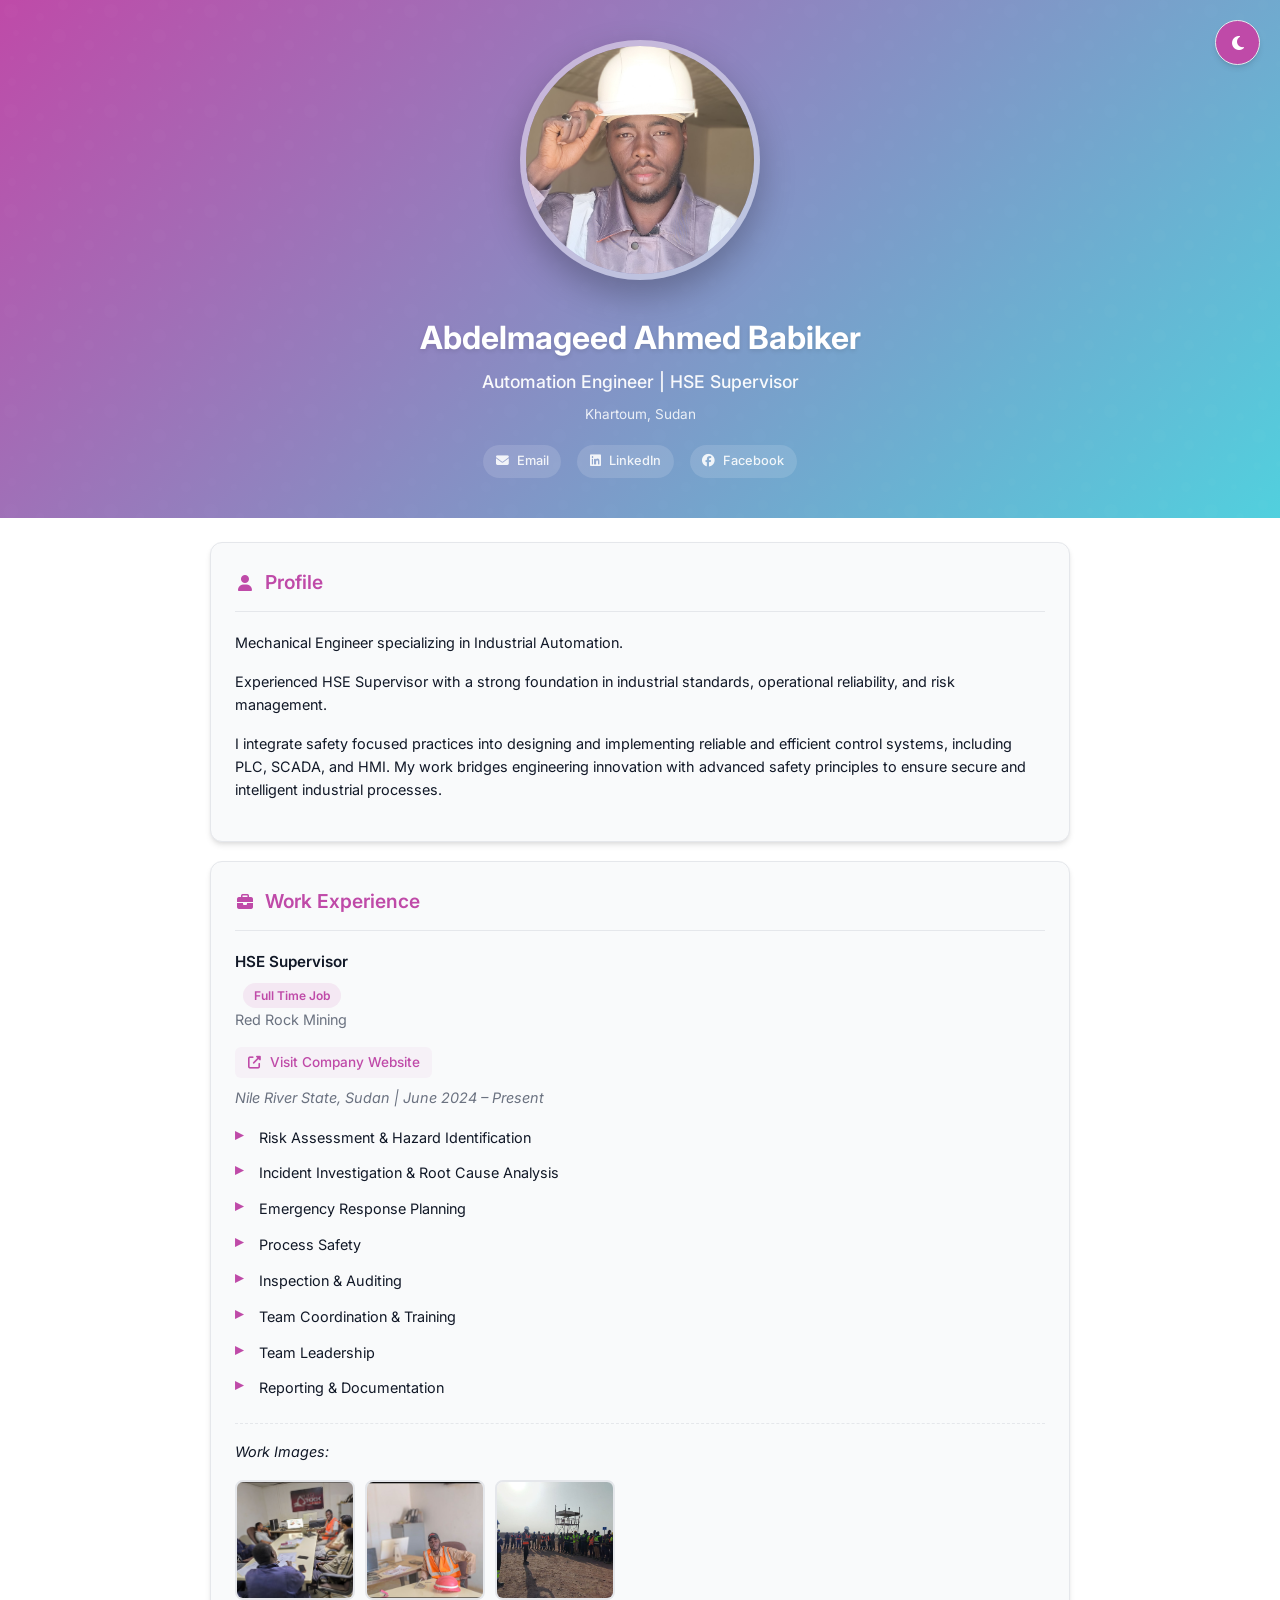
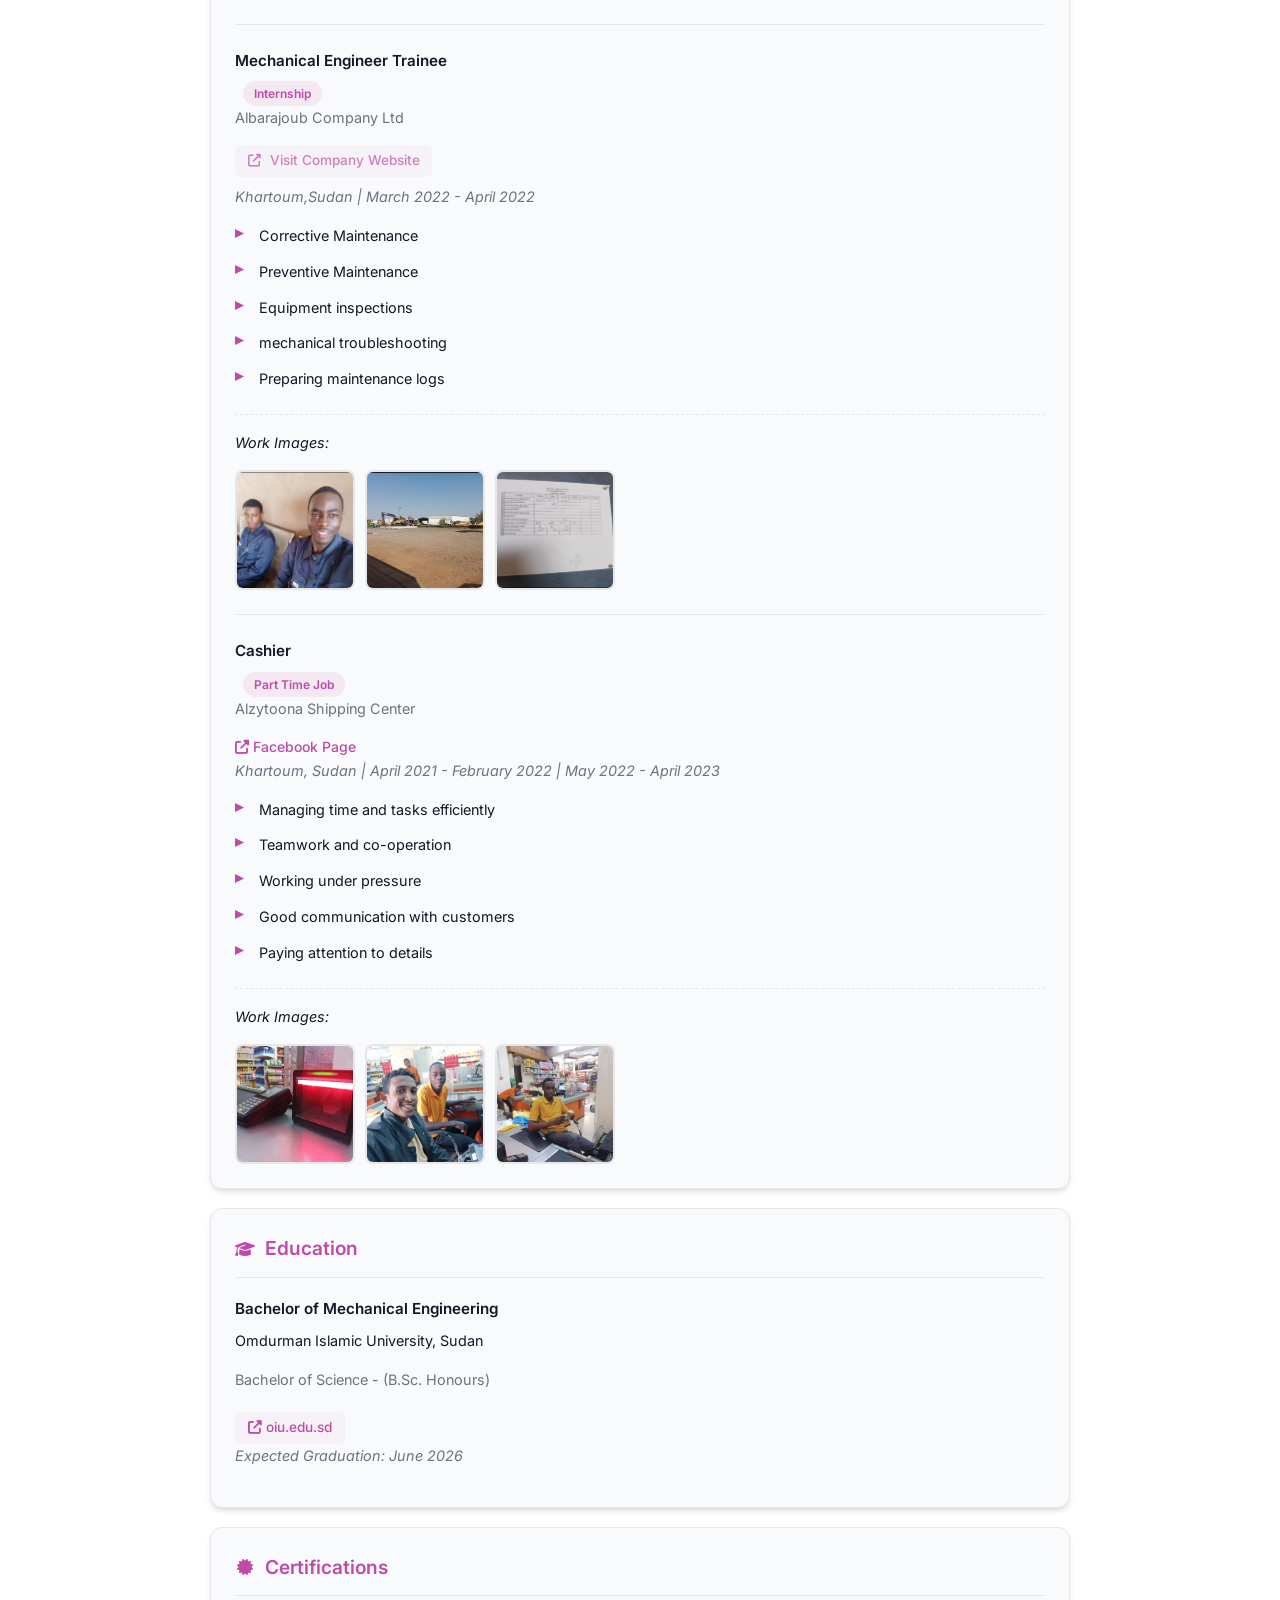
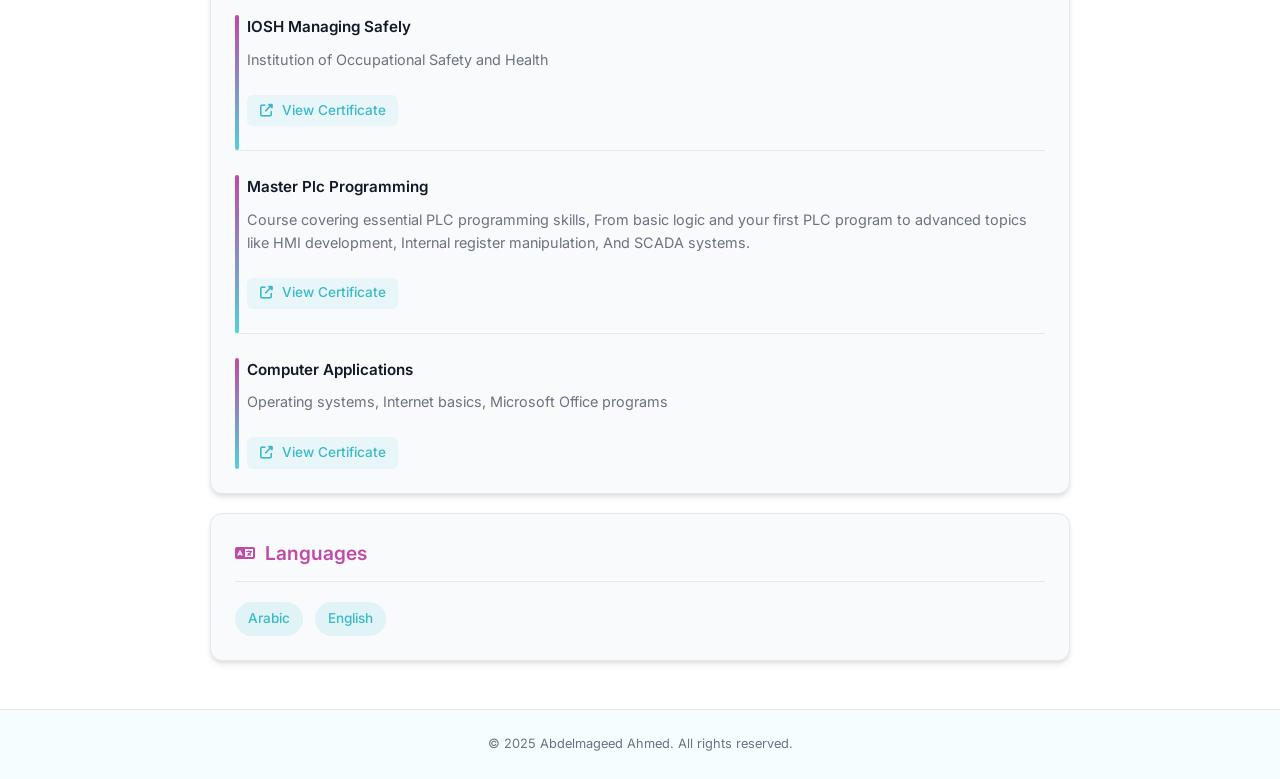
==== commit 4c597f7a: "Update index.html" ====
--- a/index.html
+++ b/index.html
@@ -56,24 +56,22 @@
       font-size: 14px;
       padding: 0;
       transition: background 0.3s, color 0.3s;
-      overflow-x: hidden;
     }
 
     .container {
-      max-width: 1100px;
+      max-width: 900px;
       margin: 0 auto;
-      padding: 0 25px;
+      padding: 0 20px;
     }
 
     header {
       background: var(--gradient);
       color: white;
-      padding: 3.5rem 1.5rem 2rem;
+      padding: 2.5rem 1rem 1.5rem;
       text-align: center;
-      margin-bottom: 2rem;
+      margin-bottom: 1.5rem;
       position: relative;
       overflow: hidden;
-      border-radius: 0 0 20px 20px;
     }
 
     header::before {
@@ -89,35 +87,43 @@
 
     .profile-header {
       display: flex;
+      flex-direction: column;
       align-items: center;
-      justify-content: center;
-      gap: 3rem;
+      gap: 1rem;
       position: relative;
       z-index: 2;
-      margin-bottom: 1.5rem;
-      flex-wrap: wrap;
-    }
-
+      margin-bottom: 1rem;
+    }
+
+    /* تحسين حجم الصورة الشخصية */
     .profile-image-container {
       width: 240px;
       height: 240px;
       border-radius: 50%;
       overflow: hidden;
-      border: 6px solid rgba(255, 255, 255, 0.5);
+      border: 6px solid rgba(255, 255, 255, 0.4);
       box-shadow: 0 15px 35px rgba(0, 0, 0, 0.25);
-      transition: all 0.5s cubic-bezier(0.175, 0.885, 0.32, 1.275);
-      background-color: rgba(255, 255, 255, 0.15);
+      transition: transform 0.4s ease, box-shadow 0.4s ease;
+      background-color: rgba(255, 255, 255, 0.1);
       display: flex;
       align-items: center;
       justify-content: center;
-      position: relative;
-      flex-shrink: 0;
+      margin-bottom: 1rem;
+      animation: float 6s ease-in-out infinite;
+    }
+
+    @keyframes float {
+      0%, 100% {
+        transform: translateY(0);
+      }
+      50% {
+        transform: translateY(-10px);
+      }
     }
 
     .profile-image-container:hover {
-      transform: scale(1.08);
+      transform: scale(1.08) translateY(-5px);
       box-shadow: 0 20px 40px rgba(0, 0, 0, 0.35);
-      border-color: rgba(255, 255, 255, 0.7);
     }
 
     .profile-image {
@@ -125,217 +131,166 @@
       height: 100%;
       object-fit: cover;
       display: block;
-      transition: transform 0.5s ease;
-    }
-
-    .profile-image-container:hover .profile-image {
-      transform: scale(1.05);
     }
 
     .profile-text {
-      text-align: left;
-      max-width: 600px;
-      flex: 1;
-      min-width: 300px;
+      text-align: center;
+      max-width: 700px;
     }
 
     header h1 {
-      font-size: 2.5rem;
-      font-weight: 800;
-      margin-bottom: 0.5rem;
-      text-shadow: 0 2px 8px rgba(0, 0, 0, 0.2);
-      letter-spacing: -0.5px;
+      font-size: 2rem;
+      font-weight: 700;
+      margin-bottom: 0.3rem;
+      text-shadow: 0 2px 4px rgba(0, 0, 0, 0.1);
     }
 
     header .job-title {
-      font-size: 1.4rem;
+      font-size: 1.1rem;
       font-weight: 500;
       opacity: 0.95;
-      margin-bottom: 0.8rem;
-      background: rgba(255, 255, 255, 0.15);
-      display: inline-block;
-      padding: 0.4rem 1.2rem;
-      border-radius: 30px;
-      backdrop-filter: blur(10px);
+      margin-bottom: 0.5rem;
     }
 
     .location {
-      font-size: 1rem;
-      opacity: 0.9;
-      margin-bottom: 1.5rem;
-      display: flex;
-      align-items: center;
-      gap: 0.5rem;
-    }
-
-    .location i {
-      font-size: 1.1rem;
+      font-size: 0.85rem;
+      opacity: 0.85;
+      margin-bottom: 1.2rem;
     }
 
     .social-links {
       display: flex;
+      justify-content: center;
+      flex-wrap: wrap;
       gap: 1rem;
-      margin-top: 1.2rem;
-      flex-wrap: wrap;
+      margin-top: 0.5rem;
     }
 
     .social-links a {
       color: white;
-      font-size: 0.9rem;
+      font-size: 0.8rem;
       opacity: 0.9;
-      transition: all 0.3s cubic-bezier(0.175, 0.885, 0.32, 1.275);
+      transition: opacity 0.3s;
       text-decoration: none;
-      background: rgba(255, 255, 255, 0.2);
-      padding: 0.5rem 1rem;
-      border-radius: 25px;
-      display: flex;
-      align-items: center;
-      gap: 0.5rem;
-      border: 1px solid rgba(255, 255, 255, 0.3);
+      background: rgba(255, 255, 255, 0.15);
+      padding: 0.4rem 0.8rem;
+      border-radius: 20px;
+      transition: all 0.3s;
     }
 
     .social-links a:hover {
       opacity: 1;
-      background: rgba(255, 255, 255, 0.3);
-      transform: translateY(-3px);
-      box-shadow: 0 5px 15px rgba(0, 0, 0, 0.2);
+      background: rgba(255, 255, 255, 0.25);
+      transform: translateY(-2px);
+    }
+
+    .social-links i {
+      margin-right: 0.3rem;
+      font-size: 0.8rem;
     }
 
     .section-card {
       background: var(--card-bg);
-      border-radius: 16px;
-      padding: 2rem;
-      margin-bottom: 1.5rem;
+      border-radius: 12px;
+      padding: 1.5rem;
+      margin-bottom: 1.2rem;
       box-shadow: var(--shadow-md);
       border: 1px solid var(--border-color);
       transition: transform 0.3s ease, box-shadow 0.3s ease;
-      position: relative;
-      overflow: hidden;
-    }
-
-    .section-card::before {
-      content: '';
-      position: absolute;
-      top: 0;
-      left: 0;
-      width: 4px;
-      height: 100%;
-      background: var(--gradient);
       opacity: 0;
-      transition: opacity 0.3s ease;
-    }
-
-    .section-card:hover::before {
+      transform: translateY(20px);
+    }
+
+    .section-card.visible {
       opacity: 1;
+      transform: translateY(0);
     }
 
     .section-card:hover {
-      transform: translateY(-5px);
+      transform: translateY(-3px);
       box-shadow: var(--shadow-lg);
     }
 
     h2 {
-      font-size: 1.4rem;
+      font-size: 1.2rem;
       color: var(--primary-color);
-      margin-bottom: 1.5rem;
-      font-weight: 700;
+      margin-bottom: 1.2rem;
+      font-weight: 600;
       display: flex;
       align-items: center;
-      gap: 12px;
+      gap: 10px;
       padding-bottom: 0.8rem;
       border-bottom: 1px solid var(--border-color);
     }
 
     h2 i {
-      font-size: 1.2rem;
-      width: 24px;
+      font-size: 1rem;
+      width: 20px;
       text-align: center;
-      background: linear-gradient(135deg, var(--primary-color), var(--secondary-color));
-      -webkit-background-clip: text;
-      background-clip: text;
-      color: transparent;
-    }
-
-    .section {
-      position: relative;
     }
 
     .section p {
+      font-size: 0.9rem;
+      margin-bottom: 1rem;
+    }
+
+    .section strong {
+      font-weight: 600;
+      color: var(--text-primary);
       font-size: 0.95rem;
-      margin-bottom: 1rem;
-      line-height: 1.7;
-    }
-
-    .section strong {
-      font-weight: 700;
-      color: var(--text-primary);
-      font-size: 1.1rem;
-      margin: 1.5rem 0 0.8rem 0;
-      display: inline-block;
-      position: relative;
-    }
-
-    .section strong:first-of-type {
-      margin-top: 0;
+      margin: 1rem 0 0.5rem 0;
+      display: block;
     }
 
     .job-type {
       display: inline-block;
-      background: linear-gradient(135deg, rgba(191, 74, 168, 0.15), rgba(81, 208, 222, 0.15));
+      background: rgba(191, 74, 168, 0.1);
       color: var(--primary-color);
-      padding: 0.3rem 0.9rem;
+      padding: 0.2rem 0.7rem;
       border-radius: 20px;
-      font-size: 0.8rem;
+      font-size: 0.75rem;
       font-weight: 600;
-      margin-left: 0.8rem;
+      margin-left: 0.5rem;
       vertical-align: middle;
-      border: 1px solid rgba(191, 74, 168, 0.2);
     }
 
     .company-info {
       color: var(--text-secondary);
-      font-size: 0.95rem;
+      font-size: 0.9rem;
+      margin-bottom: 0.3rem;
+    }
+
+    .company-link {
+      display: inline-block;
+      font-size: 0.85rem;
       margin-bottom: 0.5rem;
-      font-weight: 500;
-    }
-
-    .company-link {
-      display: inline-flex;
-      align-items: center;
-      gap: 0.5rem;
-      font-size: 0.9rem;
-      margin-bottom: 0.8rem;
       color: var(--primary-color);
-      background: rgba(191, 74, 168, 0.08);
-      padding: 0.4rem 1rem;
-      border-radius: 8px;
+      background: rgba(191, 74, 168, 0.05);
+      padding: 0.3rem 0.8rem;
+      border-radius: 6px;
       transition: all 0.3s;
-      text-decoration: none;
     }
 
     .company-link:hover {
-      background: rgba(191, 74, 168, 0.15);
-      transform: translateX(5px);
-      text-decoration: none;
+      background: rgba(191, 74, 168, 0.1);
+      transform: translateX(3px);
+    }
+
+    .company-link i {
+      margin-right: 0.3rem;
+      font-size: 0.8rem;
     }
 
     .date-location {
       color: var(--text-secondary);
-      font-size: 0.85rem;
-      margin-bottom: 1.2rem;
-      display: flex;
-      align-items: center;
-      gap: 0.5rem;
-      flex-wrap: wrap;
-    }
-
-    .date-location i {
-      font-size: 0.9rem;
+      font-size: 0.8rem;
+      font-style: italic;
+      margin-bottom: 1rem;
     }
 
     .muted {
       color: var(--text-secondary);
-      font-size: 0.85rem;
+      font-size: 0.8rem;
       margin-bottom: 1rem;
       font-style: italic;
     }
@@ -343,14 +298,14 @@
     ul {
       list-style: none;
       padding-left: 0;
-      font-size: 0.95rem;
+      font-size: 0.9rem;
     }
 
     ul li {
       position: relative;
-      padding-left: 1.8rem;
-      margin-bottom: 0.9rem;
-      line-height: 1.7;
+      padding-left: 1.5rem;
+      margin-bottom: 0.8rem;
+      line-height: 1.6;
     }
 
     ul li::before {
@@ -359,7 +314,7 @@
       left: 0;
       color: var(--primary-color);
       font-weight: bold;
-      font-size: 1.2rem;
+      font-size: 1rem;
       line-height: 1;
     }
 
@@ -377,71 +332,52 @@
 
     .contact-grid {
       display: grid;
-      grid-template-columns: repeat(auto-fill, minmax(280px, 1fr));
-      gap: 20px;
+      grid-template-columns: repeat(auto-fill, minmax(250px, 1fr));
+      gap: 15px;
     }
 
     .contact-item {
       display: flex;
       align-items: center;
-      gap: 15px;
-      font-size: 0.95rem;
-      padding: 10px 0;
-      transition: transform 0.3s ease;
-    }
-
-    .contact-item:hover {
-      transform: translateX(5px);
+      gap: 12px;
+      font-size: 0.9rem;
+      padding: 8px 0;
     }
 
     .contact-item i {
       color: var(--primary-color);
-      min-width: 22px;
+      min-width: 18px;
       text-align: center;
-      font-size: 1.1rem;
-      background: rgba(191, 74, 168, 0.1);
-      width: 40px;
-      height: 40px;
-      border-radius: 50%;
-      display: flex;
-      align-items: center;
-      justify-content: center;
+      font-size: 0.9rem;
     }
 
     .work-images {
-      margin-top: 2rem;
-      padding-top: 1.5rem;
-      border-top: 2px dashed var(--border-color);
-    }
-
-    .work-images p {
-      font-weight: 600;
-      margin-bottom: 1rem;
-      color: var(--text-primary);
+      margin-top: 1.5rem;
+      padding-top: 1rem;
+      border-top: 1px dashed var(--border-color);
     }
 
     .image-gallery {
       display: flex;
       flex-wrap: wrap;
-      gap: 15px;
-      margin-top: 1rem;
+      gap: 10px;
+      margin-top: 0.8rem;
     }
 
     .thumbnail {
-      width: 150px;
-      height: 150px;
-      border-radius: 12px;
+      width: 120px;
+      height: 120px;
+      border-radius: 8px;
       overflow: hidden;
       cursor: pointer;
-      border: 3px solid var(--border-color);
-      transition: all 0.3s cubic-bezier(0.175, 0.885, 0.32, 1.275);
+      border: 2px solid var(--border-color);
+      transition: all 0.3s ease;
       position: relative;
-      flex-shrink: 0;
     }
 
     .thumbnail:hover {
       border-color: var(--primary-color);
-      transform: scale(1.08) rotate(2deg);
+      transform: scale(1.05);
       box-shadow: var(--shadow-lg);
     }
 
@@ -450,45 +386,6 @@
       height: 100%;
       object-fit: cover;
       display: block;
-      transition: transform 0.5s ease;
-    }
-
-    .thumbnail:hover img {
-      transform: scale(1.1);
-    }
-
-    .thumbnail::after {
-      content: '🔍';
-      position: absolute;
-      top: 50%;
-      left: 50%;
-      transform: translate(-50%, -50%) scale(0);
-      font-size: 1.5rem;
-      opacity: 0;
-      transition: all 0.3s ease;
-      z-index: 2;
-    }
-
-    .thumbnail:hover::after {
-      opacity: 1;
-      transform: translate(-50%, -50%) scale(1);
-    }
-
-    .thumbnail::before {
-      content: '';
-      position: absolute;
-      top: 0;
-      left: 0;
-      width: 100%;
-      height: 100%;
-      background: rgba(0, 0, 0, 0.4);
-      opacity: 0;
-      transition: opacity 0.3s ease;
-      z-index: 1;
-    }
-
-    .thumbnail:hover::before {
-      opacity: 1;
     }
 
     .image-placeholder {
@@ -500,14 +397,14 @@
       align-items: center;
       justify-content: center;
       color: var(--text-secondary);
-      font-size: 0.8rem;
+      font-size: 0.75rem;
       text-align: center;
-      padding: 15px;
+      padding: 10px;
     }
 
     .image-placeholder i {
-      font-size: 1.8rem;
-      margin-bottom: 0.8rem;
+      font-size: 1.3rem;
+      margin-bottom: 0.5rem;
       color: var(--primary-color);
     }
 
@@ -518,138 +415,77 @@
       left: 0;
       width: 100%;
       height: 100%;
-      background: rgba(0, 0, 0, 0.95);
-      z-index: 2000;
+      background: rgba(0, 0, 0, 0.9);
+      z-index: 1000;
       justify-content: center;
       align-items: center;
-      opacity: 0;
-      transition: opacity 0.3s ease;
-      padding: 20px;
     }
 
     .lightbox.active {
       display: flex;
-      opacity: 1;
     }
 
     .lightbox-content {
       max-width: 90%;
       max-height: 90%;
-      position: relative;
-      animation: lightboxZoom 0.3s ease-out;
-    }
-
-    @keyframes lightboxZoom {
-      from {
-        transform: scale(0.8);
-        opacity: 0;
-      }
-      to {
-        transform: scale(1);
-        opacity: 1;
-      }
     }
 
     .lightbox-content img {
       width: 100%;
       height: auto;
-      border-radius: 12px;
-      box-shadow: 0 0 40px rgba(0, 0, 0, 0.7);
-      display: block;
+      border-radius: 10px;
+      box-shadow: 0 0 30px rgba(0, 0, 0, 0.5);
     }
 
     .close-lightbox {
       position: absolute;
-      top: 25px;
-      right: 25px;
+      top: 20px;
+      right: 20px;
       color: white;
-      font-size: 2.5rem;
+      font-size: 1.8rem;
       cursor: pointer;
-      background: rgba(0, 0, 0, 0.6);
-      width: 50px;
-      height: 50px;
+      background: rgba(0, 0, 0, 0.5);
+      width: 36px;
+      height: 36px;
       border-radius: 50%;
       display: flex;
       align-items: center;
       justify-content: center;
-      transition: all 0.3s ease;
-      z-index: 2001;
+      transition: background 0.3s;
     }
 
     .close-lightbox:hover {
       background: rgba(255, 255, 255, 0.2);
-      transform: rotate(90deg);
-    }
-
-    .lightbox-nav {
-      position: absolute;
-      top: 50%;
-      transform: translateY(-50%);
-      background: rgba(0, 0, 0, 0.6);
-      color: white;
-      border: none;
-      font-size: 2rem;
-      width: 60px;
-      height: 60px;
-      border-radius: 50%;
-      display: flex;
-      align-items: center;
-      justify-content: center;
-      cursor: pointer;
-      transition: all 0.3s ease;
-      z-index: 2001;
-    }
-
-    .lightbox-nav:hover {
-      background: rgba(255, 255, 255, 0.2);
-      transform: translateY(-50%) scale(1.1);
-    }
-
-    .lightbox-nav.prev {
-      left: 25px;
-    }
-
-    .lightbox-nav.next {
-      right: 25px;
     }
 
     .education-link {
-      display: inline-flex;
-      align-items: center;
-      gap: 0.5rem;
       color: var(--primary-color);
-      font-size: 0.9rem;
-      margin-top: 0.5rem;
-      background: rgba(191, 74, 168, 0.08);
-      padding: 0.4rem 1rem;
-      border-radius: 8px;
+      font-size: 0.85rem;
+      margin-top: 0.3rem;
+      display: inline-block;
+      background: rgba(191, 74, 168, 0.05);
+      padding: 0.3rem 0.8rem;
+      border-radius: 6px;
       transition: all 0.3s;
     }
 
     .education-link:hover {
-      background: rgba(191, 74, 168, 0.15);
-      transform: translateX(5px);
-      text-decoration: none;
+      background: rgba(191, 74, 168, 0.1);
+      transform: translateX(3px);
     }
 
     .specialization {
-      font-size: 0.9rem;
+      font-size: 0.85rem;
       color: var(--text-secondary);
-      margin-top: 0.5rem;
-      font-weight: 500;
+      margin-top: 0.3rem;
     }
 
     .certification-item {
-      margin-bottom: 1.8rem;
-      padding-bottom: 1.8rem;
-      padding-left: 20px;
+      margin-bottom: 1.5rem;
+      padding-bottom: 1.5rem;
+      padding-left: 12px;
       border-bottom: 1px solid var(--border-color);
       position: relative;
-      transition: transform 0.3s ease;
-    }
-
-    .certification-item:hover {
-      transform: translateX(5px);
     }
 
     .certification-item:last-child {
@@ -663,118 +499,106 @@
       position: absolute;
       left: 0;
       top: 0;
-      width: 5px;
+      width: 4px;
       height: 100%;
       background: linear-gradient(to bottom, var(--primary-color), var(--secondary-color));
-      border-radius: 3px;
-    }
-
-    .certification-item strong {
-      display: block;
-      margin-right: 0;
-      margin-bottom: 0.5rem;
+      border-radius: 2px;
     }
 
     .cert-link {
-      display: inline-flex;
-      align-items: center;
-      gap: 0.5rem;
-      font-size: 0.9rem;
-      margin-top: 0.8rem;
-      background: rgba(81, 208, 222, 0.12);
+      font-size: 0.85rem;
+      margin-top: 0.5rem;
+      display: inline-block;
+      background: rgba(81, 208, 222, 0.1);
       color: var(--secondary-dark);
-      padding: 0.4rem 1rem;
-      border-radius: 8px;
+      padding: 0.3rem 0.8rem;
+      border-radius: 6px;
       transition: all 0.3s;
     }
 
     .cert-link:hover {
       background: rgba(81, 208, 222, 0.2);
-      transform: translateX(5px);
-      text-decoration: none;
+      transform: translateX(3px);
+    }
+
+    .cert-link i {
+      margin-right: 0.3rem;
+      font-size: 0.8rem;
     }
 
     .issuer {
-      font-size: 0.85rem;
+      font-size: 0.8rem;
       color: var(--text-secondary);
-      margin-top: 0.3rem;
-      line-height: 1.5;
+      margin-top: 0.2rem;
+      padding-left: 0;
     }
 
     .languages-list {
       display: flex;
       flex-wrap: wrap;
-      gap: 1rem;
+      gap: 0.8rem;
     }
 
     .language-item {
-      background: linear-gradient(135deg, rgba(81, 208, 222, 0.2), rgba(191, 74, 168, 0.2));
+      background: rgba(81, 208, 222, 0.15);
       color: var(--secondary-dark);
-      padding: 0.6rem 1.2rem;
-      border-radius: 25px;
-      font-size: 0.95rem;
-      font-weight: 600;
-      transition: all 0.3s ease;
-      border: 1px solid rgba(81, 208, 222, 0.3);
+      padding: 0.4rem 0.8rem;
+      border-radius: 20px;
+      font-size: 0.85rem;
+      font-weight: 500;
+      transition: all 0.3s;
     }
 
     .language-item:hover {
-      background: linear-gradient(135deg, rgba(81, 208, 222, 0.3), rgba(191, 74, 168, 0.3));
-      transform: translateY(-3px);
-      box-shadow: var(--shadow-md);
+      background: rgba(81, 208, 222, 0.25);
+      transform: translateY(-2px);
     }
 
     footer {
       text-align: center;
-      margin-top: 4rem;
-      font-size: 0.9rem;
+      margin-top: 3rem;
+      font-size: 0.8rem;
       color: var(--text-secondary);
       border-top: 1px solid var(--border-color);
-      padding: 2rem 10px;
+      padding: 1.5rem 10px;
       background: rgba(81, 208, 222, 0.05);
-      border-radius: 20px 20px 0 0;
     }
 
     .theme-toggle {
       position: fixed;
-      top: 25px;
-      right: 25px;
+      top: 20px;
+      right: 20px;
       background: var(--primary-color);
-      border: 2px solid var(--border-color);
+      border: 1px solid var(--border-color);
       border-radius: 50%;
-      width: 55px;
-      height: 55px;
+      width: 45px;
+      height: 45px;
       display: flex;
       align-items: center;
       justify-content: center;
       cursor: pointer;
-      box-shadow: var(--shadow-lg);
-      z-index: 1000;
-      transition: all 0.4s cubic-bezier(0.175, 0.885, 0.32, 1.275);
+      box-shadow: var(--shadow-md);
+      z-index: 100;
+      transition: all 0.3s ease;
     }
 
     .theme-toggle:hover {
-      transform: rotate(15deg) scale(1.15);
+      transform: rotate(15deg) scale(1.1);
       background: var(--primary-dark);
-      box-shadow: 0 0 20px rgba(191, 74, 168, 0.5);
     }
 
     .theme-toggle i {
-      font-size: 1.2rem;
+      font-size: 1rem;
       color: white;
-      transition: transform 0.4s ease;
-    }
-
-    .theme-toggle:hover i {
-      transform: rotate(10deg);
-    }
-
+    }
+
+    /* زر العودة للأعلى */
     .back-to-top {
       position: fixed;
       bottom: 30px;
       right: 30px;
-      background: var(--gradient);
-      border: none;
+      background: var(--primary-color);
+      border: 1px solid var(--border-color);
       border-radius: 50%;
       width: 50px;
       height: 50px;
@@ -782,10 +606,10 @@
       align-items: center;
       justify-content: center;
       cursor: pointer;
-      box-shadow: var(--shadow-lg);
-      z-index: 999;
+      box-shadow: var(--shadow-md);
+      z-index: 99;
       opacity: 0;
-      transform: translateY(20px);
+      visibility: hidden;
       transition: all 0.3s ease;
       color: white;
       font-size: 1.2rem;
@@ -793,93 +617,40 @@
 
     .back-to-top.visible {
       opacity: 1;
+      visibility: visible;
       transform: translateY(0);
     }
 
     .back-to-top:hover {
+      background: var(--primary-dark);
       transform: translateY(-5px);
-      box-shadow: 0 10px 20px rgba(0, 0, 0, 0.2);
-    }
-
-    .print-btn {
-      position: fixed;
-      bottom: 30px;
-      left: 30px;
-      background: var(--secondary-color);
-      border: none;
-      border-radius: 50%;
-      width: 50px;
-      height: 50px;
-      display: flex;
-      align-items: center;
-      justify-content: center;
-      cursor: pointer;
-      box-shadow: var(--shadow-lg);
-      z-index: 999;
-      color: white;
-      font-size: 1.2rem;
-      transition: all 0.3s ease;
-    }
-
-    .print-btn:hover {
-      background: var(--secondary-dark);
-      transform: translateY(-5px);
-    }
-
-    /* تحسينات الطباعة */
+    }
+
+    /* Print styles */
     @media print {
       .theme-toggle,
-      .back-to-top,
-      .print-btn {
+      .back-to-top {
         display: none;
       }
       
       .section-card {
         box-shadow: none;
         border: 1px solid #ddd;
-        break-inside: avoid;
-      }
-      
-      header {
-        background: linear-gradient(135deg, #BF4AA8 0%, #51D0DE 100%);
-        -webkit-print-color-adjust: exact;
-        color-adjust: exact;
       }
       
       a {
         color: #BF4AA8;
-        text-decoration: none;
-      }
-      
-      .social-links a {
-        background: none;
-        color: white;
-        -webkit-print-color-adjust: exact;
-        color-adjust: exact;
-      }
-    }
-
-    /* تحسينات للهواتف المحمولة */
+      }
+    }
+
+    /* Responsive for small devices */
     @media (max-width: 768px) {
-      .container {
-        padding: 0 20px;
-        max-width: 100%;
+      body {
+        font-size: 14px;
       }
 
       header {
-        padding: 2.5rem 1rem 1.5rem;
-        border-radius: 0 0 15px 15px;
-      }
-
-      .profile-header {
-        flex-direction: column;
-        text-align: center;
-        gap: 2rem;
-      }
-
-      .profile-text {
-        text-align: center;
-        min-width: auto;
+        padding: 2rem 1rem 1rem;
       }
 
       .profile-image-container {
@@ -888,77 +659,48 @@
       }
 
       header h1 {
-        font-size: 2rem;
+        font-size: 1.6rem;
       }
 
       header .job-title {
-        font-size: 1.2rem;
+        font-size: 1rem;
+      }
+
+      .container {
+        padding: 0 15px;
       }
 
       .section-card {
-        padding: 1.5rem;
+        padding: 1.2rem;
       }
 
       h2 {
-        font-size: 1.3rem;
+        font-size: 1.1rem;
+      }
+
+      .contact-grid {
+        grid-template-columns: 1fr;
       }
 
       .social-links {
-        justify-content: center;
+        gap: 0.8rem;
       }
 
       .social-links a {
-        font-size: 0.85rem;
-        padding: 0.4rem 0.9rem;
+        font-size: 0.75rem;
+        padding: 0.3rem 0.6rem;
       }
       
       .thumbnail {
-        width: 120px;
-        height: 120px;
-      }
-      
-      .theme-toggle {
-        width: 50px;
-        height: 50px;
-        top: 20px;
-        right: 20px;
-      }
-      
-      .back-to-top,
-      .print-btn {
-        width: 45px;
-        height: 45px;
+        width: 100px;
+        height: 100px;
+      }
+      
+      .back-to-top {
         bottom: 20px;
-      }
-      
-      .back-to-top {
-        right: 20px;
-      }
-      
-      .print-btn {
-        left: 20px;
-      }
-      
-      .lightbox-nav {
-        width: 50px;
-        height: 50px;
-        font-size: 1.5rem;
-      }
-      
-      .lightbox-nav.prev {
-        left: 15px;
-      }
-      
-      .lightbox-nav.next {
-        right: 15px;
-      }
-      
-      .close-lightbox {
-        top: 20px;
         right: 20px;
         width: 45px;
         height: 45px;
-        font-size: 2rem;
       }
     }
 
@@ -973,46 +715,47 @@
       }
 
       header h1 {
-        font-size: 1.8rem;
+        font-size: 1.4rem;
       }
 
       header .job-title {
-        font-size: 1.1rem;
+        font-size: 0.95rem;
+      }
+
+      .social-links {
+        gap: 0.5rem;
+      }
+
+      .social-links a {
+        font-size: 0.7rem;
+        padding: 0.2rem 0.5rem;
       }
 
       .section-card {
-        padding: 1.2rem;
+        padding: 1rem;
       }
 
       h2 {
-        font-size: 1.2rem;
+        font-size: 1rem;
       }
 
       .thumbnail {
-        width: 100px;
-        height: 100px;
-      }
-      
-      .social-links {
-        gap: 0.8rem;
-      }
-      
-      .social-links a {
-        font-size: 0.8rem;
-        padding: 0.3rem 0.8rem;
-      }
-      
-      .contact-grid {
-        grid-template-columns: 1fr;
-      }
-      
-      .languages-list {
-        gap: 0.8rem;
-      }
-      
-      .language-item {
-        padding: 0.5rem 1rem;
-        font-size: 0.9rem;
+        width: 85px;
+        height: 85px;
+      }
+      
+      .theme-toggle {
+        width: 40px;
+        height: 40px;
+        top: 15px;
+        right: 15px;
+      }
+      
+      .back-to-top {
+        bottom: 15px;
+        right: 15px;
+        width: 40px;
+        height: 40px;
       }
     }
   </style>
@@ -1026,20 +769,16 @@
   <button class="back-to-top" id="backToTop">
     <i class="fas fa-arrow-up"></i>
   </button>
-  
-  <button class="print-btn" id="printBtn" title="Print CV">
-    <i class="fas fa-print"></i>
-  </button>
 
   <header>
     <div class="profile-header">
       <div class="profile-image-container">
-        <img src="pictures/IMG_20250929_110535~4.jpg" alt="Abdelmageed Ahmed" class="profile-image" onerror="this.onerror=null; this.src='https://images.unsplash.com/photo-1560250097-0b93528c311a?ixlib=rb-4.0.3&auto=format&fit=crop&w=400&q=80';" />
+        <img src="pictures/IMG_20250929_110535~4.jpg" alt="Abdelmageed Ahmed" class="profile-image" />
       </div>
       <div class="profile-text">
         <h1>Abdelmageed Ahmed Babiker</h1>
-        <p class="job-title">Automation Engineer | HSE Supervisor</p>
-        <p class="location"><i class="fas fa-map-marker-alt"></i> Khartoum, Sudan</p>
+        <p class="job-title">Automation Engineer | HSE Supervisor </p>
+        <p class="location">Khartoum, Sudan</p>
         <div class="social-links">
           <a href="mailto:Abdelmageedahmedsco@gmail.com">
             <i class="fas fa-envelope"></i> Email
@@ -1057,12 +796,6 @@
 
   <div class="lightbox" id="lightbox">
     <div class="close-lightbox" onclick="closeLightbox()">×</div>
-    <button class="lightbox-nav prev" onclick="changeImage(-1)">
-      <i class="fas fa-chevron-left"></i>
-    </button>
-    <button class="lightbox-nav next" onclick="changeImage(1)">
-      <i class="fas fa-chevron-right"></i>
-    </button>
     <div class="lightbox-content">
       <img id="lightbox-img" src="" alt="">
     </div>
@@ -1072,9 +805,9 @@
     <div class="section-card">
       <h2><i class="fas fa-user"></i> Profile</h2>
       <div class="section">
-        <p>Mechanical Engineer specializing in Industrial Automation with a strong focus on integrating safety protocols into automated systems.</p>
-        <p>Experienced HSE Supervisor with expertise in industrial standards, operational reliability, and comprehensive risk management strategies.</p>
-        <p>I bridge engineering innovation with advanced safety principles, designing and implementing reliable control systems (PLC, SCADA, HMI) while ensuring secure and intelligent industrial processes.</p>
+        <p>Mechanical Engineer specializing in Industrial Automation.</p>
+         <p>Experienced HSE Supervisor with a strong foundation in industrial standards, operational reliability, and risk management.</p>
+         <p>I integrate safety focused practices into designing and implementing reliable and efficient control systems, including PLC, SCADA, and HMI. My work bridges engineering innovation with advanced safety principles to ensure secure and intelligent industrial processes.</p>
       </div>
     </div>
 
@@ -1088,13 +821,13 @@
         <a href="https://www.redrockmining.co" target="_blank" class="company-link">
           <i class="fas fa-external-link-alt"></i> Visit Company Website
         </a>
-        <p class="date-location"><i class="far fa-calendar-alt"></i> June 2024 – Present | <i class="fas fa-map-marker-alt"></i> Nile River State, Sudan</p>
+        <p class="date-location">Nile River State, Sudan | June 2024 – Present</p>
         
         <ul>
           <li>Risk Assessment & Hazard Identification</li>
           <li>Incident Investigation & Root Cause Analysis</li>
           <li>Emergency Response Planning</li>
-          <li>Process Safety Management</li>
+          <li>Process Safety</li>
           <li>Inspection & Auditing</li>
           <li>Team Coordination & Training</li>
           <li>Team Leadership</li>
@@ -1102,86 +835,86 @@
         </ul>
         
         <div class="work-images">
-          <p>Work Images:</p>
-          <div class="image-gallery" data-gallery="hse">
-            <div class="thumbnail" onclick="openLightbox('pictures/IMG_20251203_092646.jpg', 0, 'hse')">
-              <img src="pictures/IMG_20251203_092646.jpg" alt="HSE Site Inspection" onerror="this.onerror=null; this.parentElement.innerHTML='<div class=\"image-placeholder\"><i class=\"fas fa-image\"></i>HSE Image 1</div>';">
+          <p><em>Work Images:</em></p>
+          <div class="image-gallery">
+            <div class="thumbnail" onclick="openLightbox('pictures/IMG_20251203_092646.jpg')">
+              <img src="pictures/IMG_20251203_092646.jpg" alt="HSE Image 1" onerror="this.src='https://images.unsplash.com/photo-1581094794329-c8112a89af12?ixlib=rb-4.0.3&auto=format&fit=crop&w=400&q=80'; this.onerror=null;">
             </div>
-            <div class="thumbnail" onclick="openLightbox('pictures/IMG_20251203_092720.jpg', 1, 'hse')">
-              <img src="pictures/IMG_20251203_092720.jpg" alt="Safety Equipment Check" onerror="this.onerror=null; this.parentElement.innerHTML='<div class=\"image-placeholder\"><i class=\"fas fa-image\"></i>HSE Image 2</div>';">
+            <div class="thumbnail" onclick="openLightbox('pictures/IMG_20251203_092720.jpg')">
+              <img src="pictures/IMG_20251203_092720.jpg" alt="HSE Image 2" onerror="this.src='https://images.unsplash.com/photo-1563013544-824ae1b704d3?ixlib=rb-4.0.3&auto=format&fit=crop&w=400&q=80'; this.onerror=null;">
             </div>
-            <div class="thumbnail" onclick="openLightbox('pictures/IMG_20251203_092851.jpg', 2, 'hse')">
-              <img src="pictures/IMG_20251203_092851.jpg" alt="Mining Safety Protocols" onerror="this.onerror=null; this.parentElement.innerHTML='<div class=\"image-placeholder\"><i class=\"fas fa-image\"></i>HSE Image 3</div>';">
+            <div class="thumbnail" onclick="openLightbox('pictures/IMG_20251203_092851.jpg')">
+              <img src="pictures/IMG_20251203_092851.jpg" alt="HSE Image 3" onerror="this.src='https://images.unsplash.com/photo-1542744095-fcf48d80b0fd?ixlib=rb-4.0.3&auto=format&fit=crop&w=400&q=80'; this.onerror=null;">
             </div>
           </div>
         </div>
       </div>
       
-      <hr style="margin: 1.8rem 0; border: none; border-top: 1px solid var(--border-color);">
+      <hr style="margin: 1.5rem 0; border: none; border-top: 1px solid var(--border-color);">
       
       <div class="section">
         <strong>Mechanical Engineer Trainee</strong>
         <span class="job-type">Internship</span>
         <p class="company-info">Albarajoub Company Ltd</p>
-        <a href="https://albarajoub.com" target="_blank" class="company-link">
-          <i class="fas fa-external-link-alt"></i> Visit Company Website
+        <a href="https://albarajoub.com" class="company-link" style="opacity: 0.7; cursor: default;">
+          <i class="fas fa-external-link-alt"></i>  Visit Company Website
         </a>
-        <p class="date-location"><i class="far fa-calendar-alt"></i> March 2022 - April 2022 | <i class="fas fa-map-marker-alt"></i> Khartoum, Sudan</p>
+        <p class="date-location">Khartoum,Sudan | March 2022 - April 2022</p>
         
         <ul>
-          <li>Corrective & Preventive Maintenance</li>
-          <li>Equipment Inspection & Troubleshooting</li>
-          <li>Mechanical System Analysis</li>
-          <li>Maintenance Documentation</li>
-          <li>Technical Report Preparation</li>
+          <li>Corrective Maintenance</li>
+          <li>Preventive Maintenance</li>
+          <li>Equipment inspections</li>
+          <li>mechanical troubleshooting</li>
+          <li>Preparing maintenance logs</li>
         </ul>
         
         <div class="work-images">
-          <p>Work Images:</p>
-          <div class="image-gallery" data-gallery="mechanical">
-            <div class="thumbnail" onclick="openLightbox('pictures/IMG_20251203_092006.jpg', 0, 'mechanical')">
-              <img src="pictures/IMG_20251203_092006.jpg" alt="Mechanical Maintenance" onerror="this.onerror=null; this.parentElement.innerHTML='<div class=\"image-placeholder\"><i class=\"fas fa-cogs\"></i>Mechanical 1</div>';">
+          <p><em>Work Images:</em></p>
+          <div class="image-gallery">
+            <div class="thumbnail" onclick="openLightbox('pictures/IMG_20251203_092006.jpg')">
+              <img src="pictures/IMG_20251203_092006.jpg" alt="Mechanical 1" onerror="this.src='https://images.unsplash.com/photo-1581094794329-c8112a89af12?ixlib=rb-4.0.3&auto=format&fit=crop&w=400&q=80'; this.onerror=null;">
             </div>
-            <div class="thumbnail" onclick="openLightbox('pictures/IMG_20251203_092418.jpg', 1, 'mechanical')">
-              <img src="pictures/IMG_20251203_092418.jpg" alt="Equipment Analysis" onerror="this.onerror=null; this.parentElement.innerHTML='<div class=\"image-placeholder\"><i class=\"fas fa-cogs\"></i>Mechanical 2</div>';">
+            <div class="thumbnail" onclick="openLightbox('pictures/IMG_20251203_092418.jpg')">
+              <img src="pictures/IMG_20251203_092418.jpg" alt="Mechanical 2" onerror="this.src='https://images.unsplash.com/photo-1563013544-824ae1b704d3?ixlib=rb-4.0.3&auto=format&fit=crop&w=400&q=80'; this.onerror=null;">
             </div>
-            <div class="thumbnail" onclick="openLightbox('pictures/IMG_20251203_092456.jpg', 2, 'mechanical')">
-              <img src="pictures/IMG_20251203_092456.jpg" alt="Technical Work" onerror="this.onerror=null; this.parentElement.innerHTML='<div class=\"image-placeholder\"><i class=\"fas fa-cogs\"></i>Mechanical 3</div>';">
+            <div class="thumbnail" onclick="openLightbox('pictures/IMG_20251203_092456.jpg')">
+              <img src="pictures/IMG_20251203_092456.jpg" alt="Mechanical 3" onerror="this.src='https://images.unsplash.com/photo-1542744095-fcf48d80b0fd?ixlib=rb-4.0.3&auto=format&fit=crop&w=400&q=80'; this.onerror=null;">
             </div>
           </div>
         </div>
       </div>
       
-      <hr style="margin: 1.8rem 0; border: none; border-top: 1px solid var(--border-color);">
+      <hr style="margin: 1.5rem 0; border: none; border-top: 1px solid var(--border-color);">
       
       <div class="section">
         <strong>Cashier</strong>
         <span class="job-type">Part Time Job</span>
         <p class="company-info">Alzytoona Shipping Center</p>
-        <a href="https://www.facebook.com/share/1AcazsFF2n/" target="_blank" class="company-link">
-          <i class="fab fa-facebook"></i> Facebook Page
+        <a href="https://www.facebook.com/share/1AcazsFF2n/">
+          <i class="fas fa-external-link-alt"></i> Facebook Page
         </a>
-        <p class="date-location"><i class="far fa-calendar-alt"></i> April 2021 - April 2023 | <i class="fas fa-map-marker-alt"></i> Khartoum, Sudan</p>
+        <p class="date-location">Khartoum, Sudan | April 2021 - February 2022 | May 2022 - April 2023</p>
         
         <ul>
-          <li>Time Management & Task Efficiency</li>
-          <li>Teamwork & Customer Service</li>
-          <li>Working Under Pressure</li>
-          <li>Attention to Detail</li>
-          <li>Financial Transaction Accuracy</li>
+          <li>Managing time and tasks efficiently</li>
+          <li>Teamwork and co-operation</li>
+          <li>Working under pressure</li>
+          <li>Good communication with customers</li>
+          <li>Paying attention to details</li>
         </ul>
         
         <div class="work-images">
-          <p>Work Images:</p>
-          <div class="image-gallery" data-gallery="cashier">
-            <div class="thumbnail" onclick="openLightbox('pictures/IMG_20251203_092230.jpg', 0, 'cashier')">
-              <img src="pictures/IMG_20251203_092230.jpg" alt="Customer Service" onerror="this.onerror=null; this.parentElement.innerHTML='<div class=\"image-placeholder\"><i class=\"fas fa-cash-register\"></i>Cashier 1</div>';">
+          <p><em>Work Images:</em></p>
+          <div class="image-gallery">
+            <div class="thumbnail" onclick="openLightbox('pictures/IMG_20251203_092230.jpg')">
+              <img src="pictures/IMG_20251203_092230.jpg" alt="Cashier 1" onerror="this.src='https://images.unsplash.com/photo-1581094794329-c8112a89af12?ixlib=rb-4.0.3&auto=format&fit=crop&w=400&q=80'; this.onerror=null;">
             </div>
-            <div class="thumbnail" onclick="openLightbox('pictures/IMG_20251203_092133.jpg', 1, 'cashier')">
-              <img src="pictures/IMG_20251203_092133.jpg" alt="Work Environment" onerror="this.onerror=null; this.parentElement.innerHTML='<div class=\"image-placeholder\"><i class=\"fas fa-cash-register\"></i>Cashier 2</div>';">
+            <div class="thumbnail" onclick="openLightbox('pictures/IMG_20251203_092133.jpg')">
+              <img src="pictures/IMG_20251203_092133.jpg" alt="Cashier 2" onerror="this.src='https://images.unsplash.com/photo-1563013544-824ae1b704d3?ixlib=rb-4.0.3&auto=format&fit=crop&w=400&q=80'; this.onerror=null;">
             </div>
-            <div class="thumbnail" onclick="openLightbox('pictures/IMG_20251203_092257.jpg', 2, 'cashier')">
-              <img src="pictures/IMG_20251203_092257.jpg" alt="Team Collaboration" onerror="this.onerror=null; this.parentElement.innerHTML='<div class=\"image-placeholder\"><i class=\"fas fa-cash-register\"></i>Cashier 3</div>';">
+            <div class="thumbnail" onclick="openLightbox('pictures/IMG_20251203_092257.jpg')">
+              <img src="pictures/IMG_20251203_092257.jpg" alt="Cashier 3" onerror="this.src='https://images.unsplash.com/photo-1542744095-fcf48d80b0fd?ixlib=rb-4.0.3&auto=format&fit=crop&w=400&q=80'; this.onerror=null;">
             </div>
           </div>
         </div>
@@ -1207,23 +940,23 @@
         <div class="certification-item">
           <strong>IOSH Managing Safely</strong>
           <p class="issuer">Institution of Occupational Safety and Health</p>
-          <a href="https://very.iosh.com/?reference=74166582-01-KNHX" target="_blank" class="cert-link">
+          <a href="https://very.iosh.com/?reference=74166582-01-KNHX" class="cert-link">
             <i class="fas fa-external-link-alt"></i> View Certificate
           </a>
         </div>
         
         <div class="certification-item">
-          <strong>Master PLC Programming</strong>
-          <p class="issuer">Comprehensive course covering essential PLC programming skills, from basic logic to advanced topics like HMI development, internal register manipulation, and SCADA systems.</p>
-          <a href="https://alison.com/courses/master-plc-programming/resources?utm_source=google&utm_medium=cpc&utm_campaign=Demand-Gen_Sudan&gad_source=1&gad_campaignid=23278762041&gbraid=0AAAAADt7cD1HZa3pZ-AciYhZwoPBsSVyB&gclid=Cj0KCQiAubrJBhCbARIsAHIdxD_M2UkyG_-Zmc8e26Enw0rlJac7pJX62qJfx75qx1C8Je5gvyQM43oaAn8aEALw_wcB" target="_blank" class="cert-link">
+          <strong>Master Plc Programming</strong>
+          <p class="issuer">Course covering essential PLC programming skills, From basic logic and your first PLC program to advanced topics like HMI development, Internal register manipulation, And SCADA systems.</p>
+          <a href="https://alison.com/courses/master-plc-programming/resources?utm_source=google&utm_medium=cpc&utm_campaign=Demand-Gen_Sudan&gad_source=1&gad_campaignid=23278762041&gbraid=0AAAAADt7cD1HZa3pZ-AciYhZwoPBsSVyB&gclid=Cj0KCQiAubrJBhCbARIsAHIdxD_M2UkyG_-Zmc8e26Enw0rlJac7pJX62qJfx75qx1C8Je5gvyQM43oaAn8aEALw_wcB" class="cert-link">
             <i class="fas fa-external-link-alt"></i> View Certificate
           </a>
         </div>
         
         <div class="certification-item">
           <strong>Computer Applications</strong>
-          <p class="issuer">Operating systems, Internet basics, Microsoft Office programs (Word, Excel, PowerPoint)</p>
-          <a href="https://drive.google.com/file/d/11C6btWTnsuugOn69p-oRfsQ5HgG1FAR7/view?usp=drivesdk" target="_blank" class="cert-link">
+          <p class="issuer">Operating systems, Internet basics, Microsoft Office programs</p>
+          <a href="https://drive.google.com/file/d/11C6btWTnsuugOn69p-oRfsQ5HgG1FAR7/view?usp=drivesdk" class="cert-link">
             <i class="fas fa-external-link-alt"></i> View Certificate
           </a>
         </div>
@@ -1233,49 +966,14 @@
     <div class="section-card">
       <h2><i class="fas fa-language"></i> Languages</h2>
       <div class="languages-list">
-        <div class="language-item">Arabic <span style="font-weight: 400; margin-left: 5px;">(Native)</span></div>
-        <div class="language-item">English <span style="font-weight: 400; margin-left: 5px;">(Professional)</span></div>
-      </div>
-    </div>
-    
-    <div class="section-card">
-      <h2><i class="fas fa-address-card"></i> Contact Information</h2>
-      <div class="contact-grid">
-        <div class="contact-item">
-          <i class="fas fa-envelope"></i>
-          <div>
-            <strong>Email</strong><br>
-            <a href="mailto:Abdelmageedahmedsco@gmail.com">Abdelmageedahmedsco@gmail.com</a>
-          </div>
-        </div>
-        <div class="contact-item">
-          <i class="fas fa-map-marker-alt"></i>
-          <div>
-            <strong>Location</strong><br>
-            Khartoum, Sudan
-          </div>
-        </div>
-        <div class="contact-item">
-          <i class="fab fa-linkedin"></i>
-          <div>
-            <strong>LinkedIn</strong><br>
-            <a href="https://www.linkedin.com/in/abdelmageed-ahmed-a06a2523a" target="_blank">linkedin.com/in/abdelmageed-ahmed</a>
-          </div>
-        </div>
-        <div class="contact-item">
-          <i class="fab fa-facebook"></i>
-          <div>
-            <strong>Facebook</strong><br>
-            <a href="https://www.facebook.com/Neezr" target="_blank">facebook.com/Neezr</a>
-          </div>
-        </div>
+        <div class="language-item">Arabic</div>
+        <div class="language-item">English</div>
       </div>
     </div>
   </div>
 
   <footer>
     <span>&copy; 2025 Abdelmageed Ahmed. All rights reserved.</span>
-    <p style="margin-top: 0.5rem; font-size: 0.8rem;">Designed with <i class="fas fa-heart" style="color: var(--primary-color);"></i> for professional presentation</p>
   </footer>
 
   <script>
@@ -1283,6 +981,7 @@
     const themeToggle = document.getElementById('themeToggle');
     const themeIcon = themeToggle.querySelector('i');
     
+    // Check for saved theme preference
     let currentTheme = localStorage.getItem('theme') || 'light';
     updateTheme(currentTheme);
     
@@ -1291,12 +990,6 @@
       currentTheme = newTheme;
       localStorage.setItem('theme', newTheme);
       updateTheme(newTheme);
-      
-      // إضافة تأثير عند النقر
-      themeToggle.style.transform = 'rotate(360deg) scale(1.1)';
-      setTimeout(() => {
-        themeToggle.style.transform = '';
-      }, 400);
     });
     
     function updateTheme(theme) {
@@ -1308,7 +1001,7 @@
       }
     }
 
-    // Back to top button
+    // Back to top button functionality
     const backToTop = document.getElementById('backToTop');
     
     window.addEventListener('scroll', () => {
@@ -1326,129 +1019,89 @@
       });
     });
 
-    // Print functionality
-    document.getElementById('printBtn').addEventListener('click', () => {
-      window.print();
-    });
-
-    // Lightbox functionality with gallery navigation
-    let currentGallery = '';
-    let currentIndex = 0;
-    const galleries = {
-      hse: [
-        'pictures/IMG_20251203_092646.jpg',
-        'pictures/IMG_20251203_092720.jpg',
-        'pictures/IMG_20251203_092851.jpg'
-      ],
-      mechanical: [
-        'pictures/IMG_20251203_092006.jpg',
-        'pictures/IMG_20251203_092418.jpg',
-        'pictures/IMG_20251203_092456.jpg'
-      ],
-      cashier: [
-        'pictures/IMG_20251203_092230.jpg',
-        'pictures/IMG_20251203_092133.jpg',
-        'pictures/IMG_20251203_092257.jpg'
-      ]
-    };
-
-    function openLightbox(imageSrc, index, gallery) {
-      currentGallery = gallery;
-      currentIndex = index;
+    // Lightbox functionality
+    function openLightbox(imageSrc) {
       const lightbox = document.getElementById('lightbox');
       const lightboxImg = document.getElementById('lightbox-img');
       
-      lightboxImg.src = imageSrc;
-      lightboxImg.alt = 'Work Image';
-      
-      // إضافة تأثير تحميل
-      lightboxImg.style.opacity = '0';
-      setTimeout(() => {
-        lightboxImg.style.opacity = '1';
-      }, 50);
+      // Check if image exists, otherwise show placeholder
+      const img = new Image();
+      img.onload = function() {
+        lightboxImg.src = imageSrc;
+        lightboxImg.alt = 'Work Image';
+      };
+      img.onerror = function() {
+        // Show placeholder if image doesn't exist
+        lightboxImg.src = 'https://images.unsplash.com/photo-1581094794329-c8112a89af12?ixlib=rb-4.0.3&auto=format&fit=crop&w=1200&q=80';
+        lightboxImg.alt = 'Placeholder - Replace with actual image';
+      };
+      img.src = imageSrc;
       
       lightbox.classList.add('active');
       document.body.style.overflow = 'hidden';
     }
 
-    function changeImage(direction) {
-      const galleryImages = galleries[currentGallery];
-      if (!galleryImages) return;
-      
-      currentIndex += direction;
-      
-      if (currentIndex < 0) {
-        currentIndex = galleryImages.length - 1;
-      } else if (currentIndex >= galleryImages.length) {
-        currentIndex = 0;
-      }
-      
-      const lightboxImg = document.getElementById('lightbox-img');
-      lightboxImg.style.opacity = '0';
-      
-      setTimeout(() => {
-        lightboxImg.src = galleryImages[currentIndex];
-        lightboxImg.style.opacity = '1';
-      }, 300);
-    }
-
-    function closeLightbox() {
+    function closeLightbox(e) {
+      if (e) {
+        e.preventDefault();
+        e.stopPropagation();
+        e.stopImmediatePropagation();
+      }
+      
       const lightbox = document.getElementById('lightbox');
       lightbox.classList.remove('active');
       document.body.style.overflow = 'auto';
       
-      // إعادة تعيين المؤشرات
-      currentGallery = '';
-      currentIndex = 0;
-    }
-
-    // Close lightbox when clicking outside the image or with Escape key
+      return false;
+    }
+
+    // Close lightbox when clicking outside the image
     document.getElementById('lightbox').addEventListener('click', function(e) {
       if (e.target === this || e.target.classList.contains('close-lightbox')) {
-        closeLightbox();
+        closeLightbox(e);
       }
     });
 
+    // Close lightbox with Escape key
     document.addEventListener('keydown', function(e) {
       const lightbox = document.getElementById('lightbox');
       if (e.key === 'Escape' && lightbox.classList.contains('active')) {
-        closeLightbox();
-      } else if (e.key === 'ArrowLeft' && lightbox.classList.contains('active')) {
-        changeImage(-1);
-      } else if (e.key === 'ArrowRight' && lightbox.classList.contains('active')) {
-        changeImage(1);
+        e.preventDefault();
+        e.stopPropagation();
+        closeLightbox(e);
       }
     });
 
-    // Add smooth scrolling for anchor links
-    document.querySelectorAll('a[href^="#"]').forEach(anchor => {
-      anchor.addEventListener('click', function(e) {
+    // منع فتح الصورة في صفحة جديدة عند النقر عليها في gallery
+    document.querySelectorAll('.thumbnail').forEach(thumb => {
+      thumb.addEventListener('click', function(e) {
         e.preventDefault();
-        const targetId = this.getAttribute('href');
-        if (targetId === '#') return;
-        
-        const targetElement = document.querySelector(targetId);
-        if (targetElement) {
-          window.scrollTo({
-            top: targetElement.offsetTop - 20,
-            behavior: 'smooth'
-          });
-        }
+        e.stopPropagation();
       });
     });
 
-    // إضافة تأثيرات دخول للعناصر
+    // Add animation to section cards
     document.addEventListener('DOMContentLoaded', () => {
       const cards = document.querySelectorAll('.section-card');
+      
+      // إنشاء Intersection Observer لتأثير الظهور عند التمرير
+      const observer = new IntersectionObserver((entries) => {
+        entries.forEach(entry => {
+          if (entry.isIntersecting) {
+            entry.target.classList.add('visible');
+            observer.unobserve(entry.target);
+          }
+        });
+      }, {
+        threshold: 0.1,
+        rootMargin: '0px 0px -50px 0px'
+      });
+      
+      // مراقبة جميع البطاقات
       cards.forEach((card, index) => {
-        card.style.opacity = '0';
-        card.style.transform = 'translateY(30px)';
-        card.style.transition = 'opacity 0.6s ease, transform 0.6s ease';
-        
-        setTimeout(() => {
-          card.style.opacity = '1';
-          card.style.transform = 'translateY(0)';
-        }, 150 + index * 100);
+        // تعيين تأخير مختلف لكل بطاقة
+        card.style.transitionDelay = `${index * 0.1}s`;
+        observer.observe(card);
       });
       
       // تحميل الصور بشكل أفضل
@@ -1456,37 +1109,7 @@
       images.forEach(img => {
         img.loading = 'lazy';
       });
-      
-      // إضافة تأثير عند التمرير
-      const observerOptions = {
-        threshold: 0.1,
-        rootMargin: '0px 0px -50px 0px'
-      };
-      
-      const observer = new IntersectionObserver((entries) => {
-        entries.forEach(entry => {
-          if (entry.isIntersecting) {
-            entry.target.style.opacity = '1';
-            entry.target.style.transform = 'translateY(0)';
-          }
-        });
-      }, observerOptions);
-      
-      cards.forEach(card => {
-        observer.observe(card);
-      });
-    });
-
-    // إضافة تأثيرات Hover للمحتوى
-    document.querySelectorAll('.section-card, .thumbnail, .contact-item, .certification-item').forEach(element => {
-      element.addEventListener('mouseenter', function() {
-        this.style.zIndex = '10';
-      });
-      
-      element.addEventListener('mouseleave', function() {
-        this.style.zIndex = '';
-      });
     });
   </script>
 </body>
-</html>
+  </html>
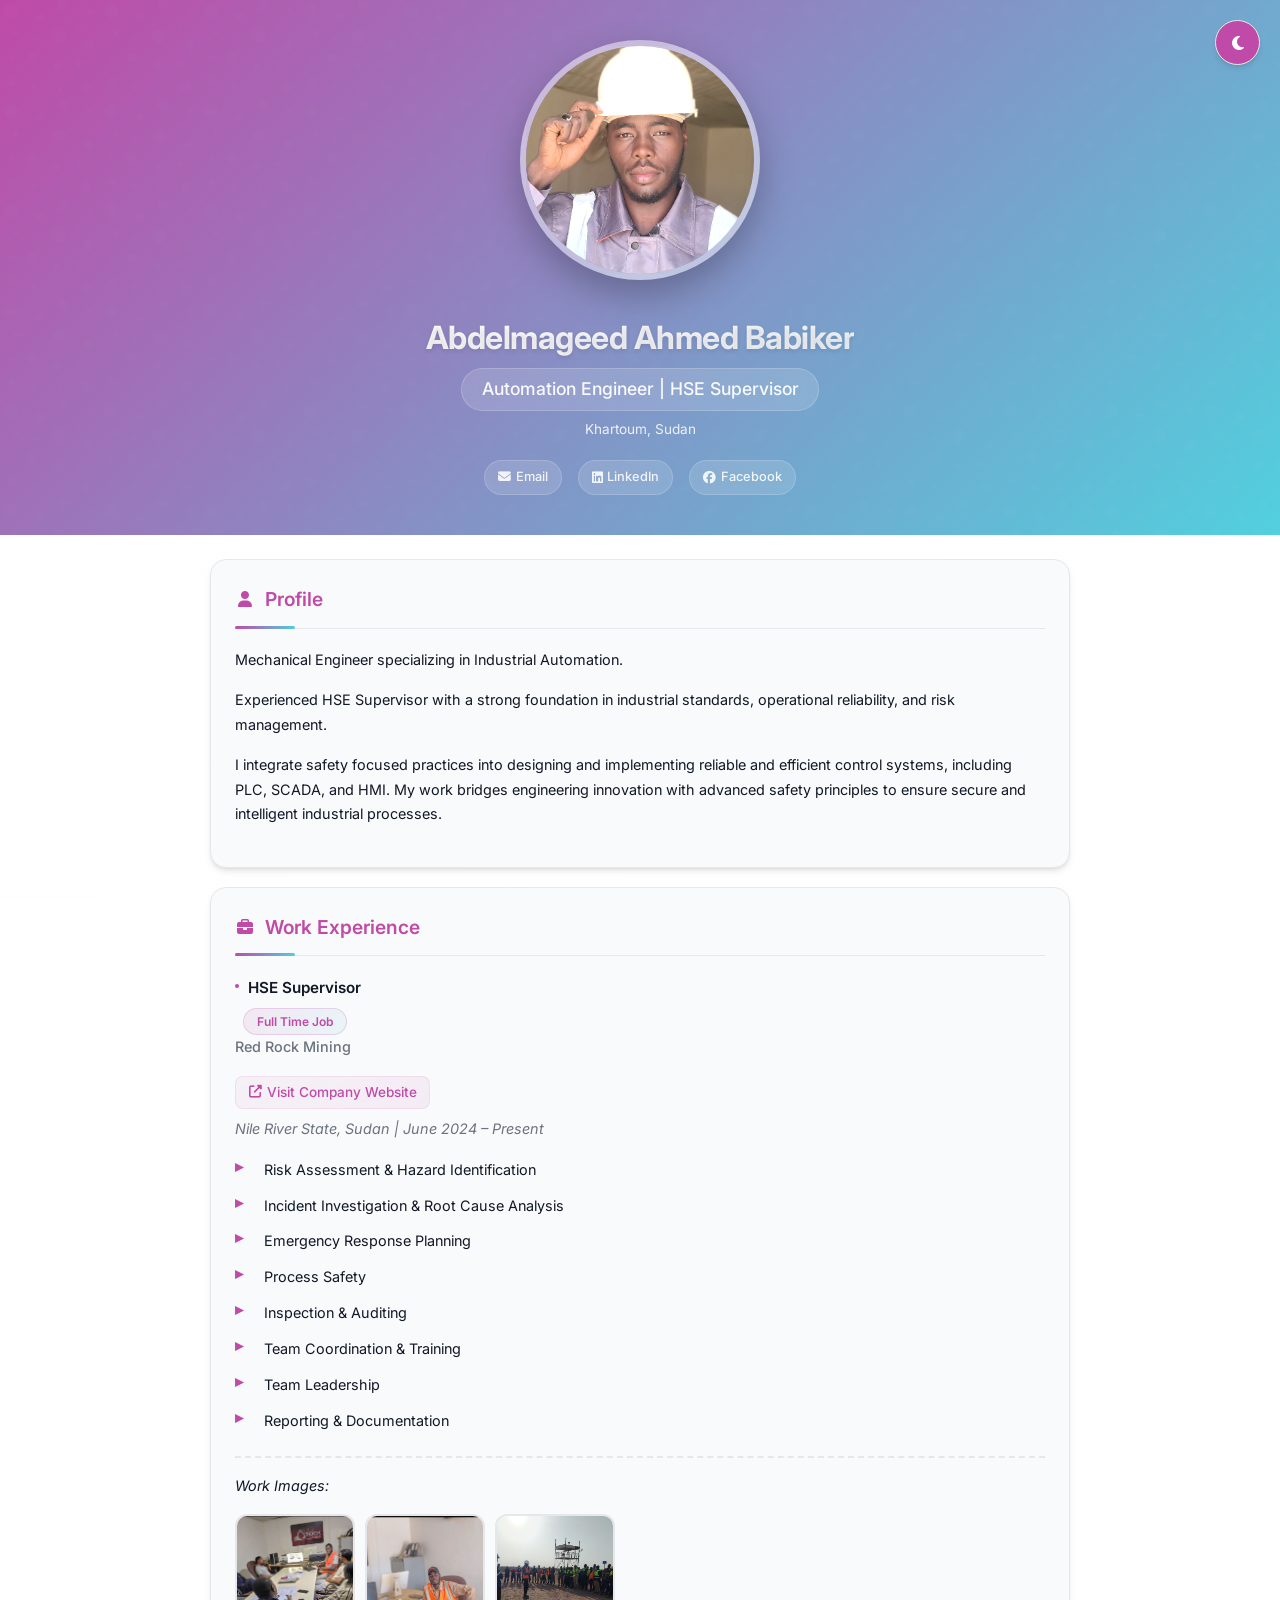
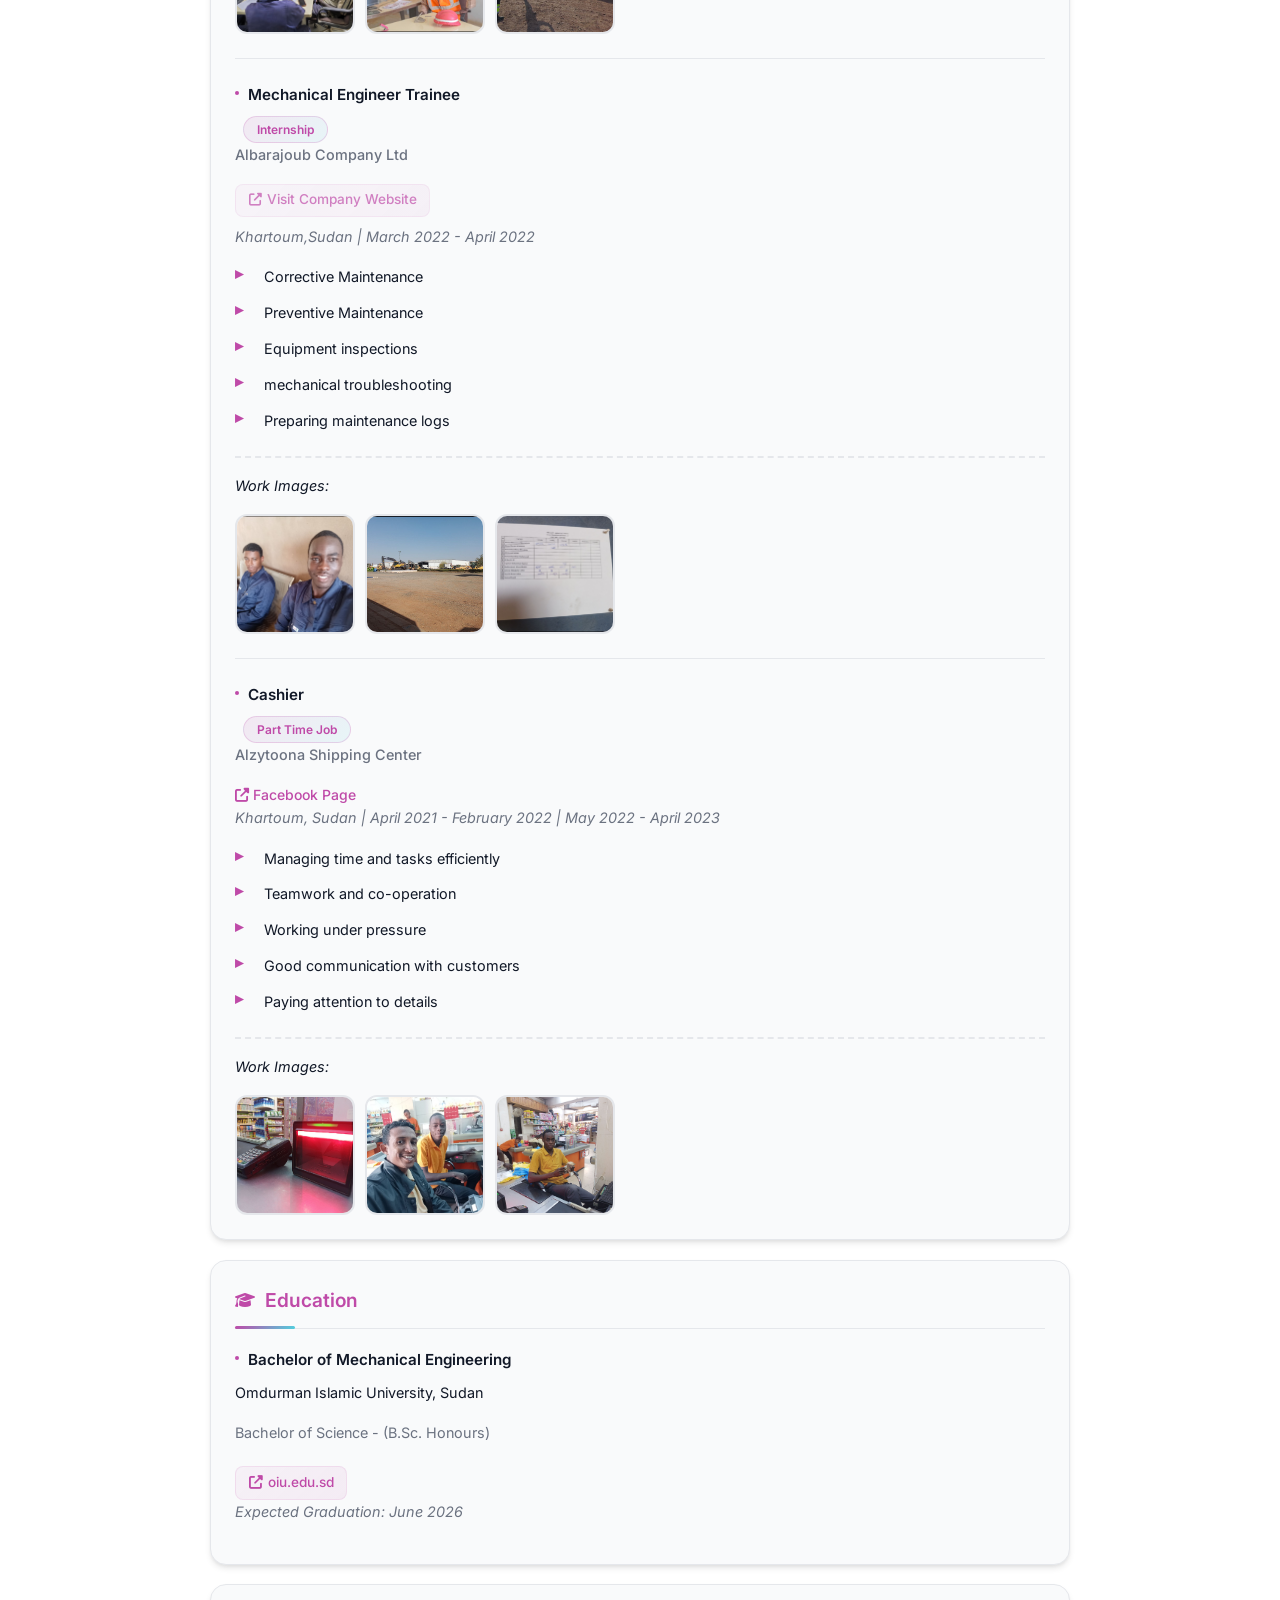
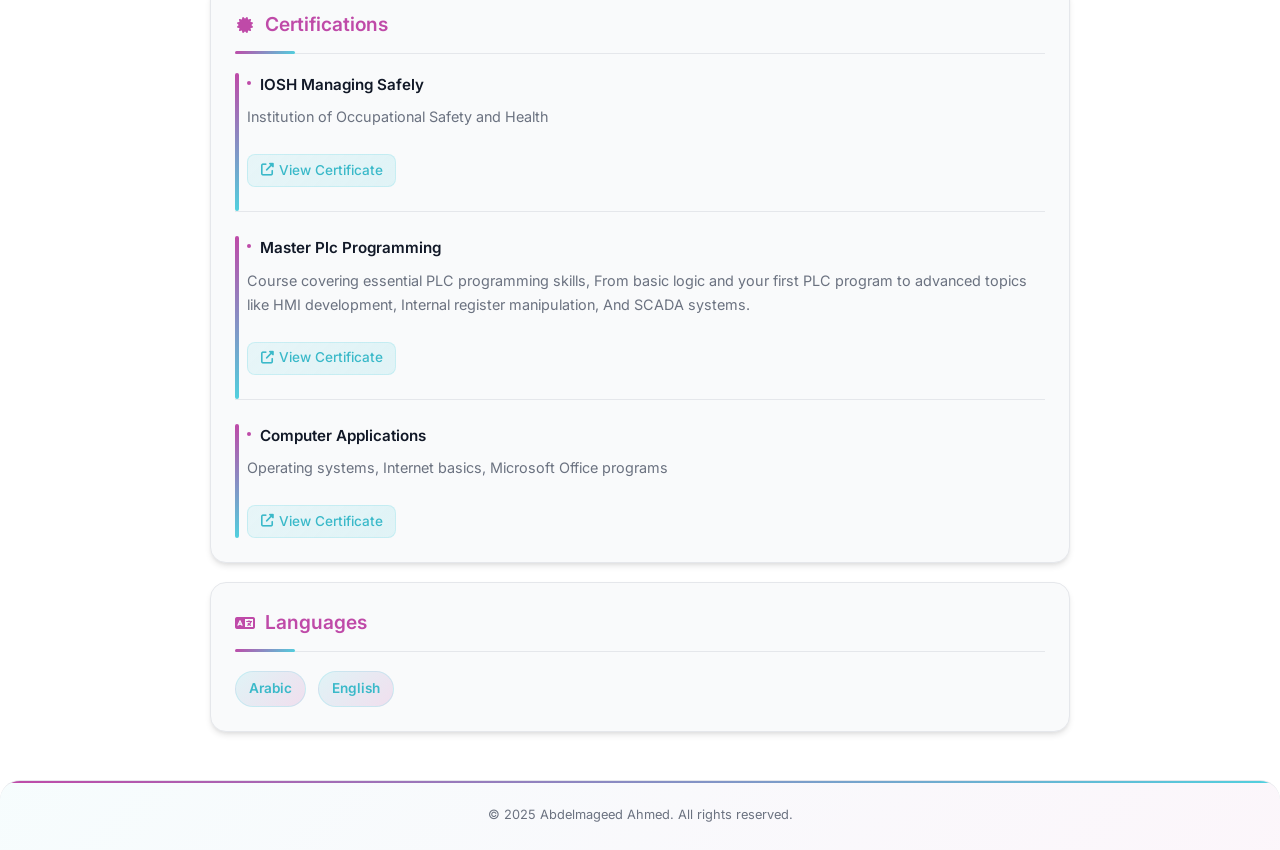
==== commit 07558f3b: "Update index.html" ====
--- a/index.html
+++ b/index.html
@@ -23,6 +23,7 @@
       --shadow-md: 0 4px 6px -1px rgba(0, 0, 0, 0.1), 0 2px 4px -1px rgba(0, 0, 0, 0.06);
       --shadow-lg: 0 10px 15px -3px rgba(0, 0, 0, 0.1), 0 4px 6px -2px rgba(0, 0, 0, 0.05);
       --gradient: linear-gradient(135deg, #BF4AA8 0%, #51D0DE 100%);
+      --gradient-soft: linear-gradient(135deg, rgba(191, 74, 168, 0.1) 0%, rgba(81, 208, 222, 0.1) 100%);
     }
 
     [data-theme="dark"] {
@@ -40,6 +41,7 @@
       --shadow-sm: 0 1px 2px rgba(0, 0, 0, 0.3);
       --shadow-md: 0 4px 6px -1px rgba(0, 0, 0, 0.3), 0 2px 4px -1px rgba(0, 0, 0, 0.2);
       --shadow-lg: 0 10px 15px -3px rgba(0, 0, 0, 0.3), 0 4px 6px -2px rgba(0, 0, 0, 0.2);
+      --gradient-soft: linear-gradient(135deg, rgba(208, 107, 192, 0.15) 0%, rgba(122, 220, 232, 0.15) 100%);
     }
 
     * {
@@ -55,7 +57,22 @@
       line-height: 1.6;
       font-size: 14px;
       padding: 0;
-      transition: background 0.3s, color 0.3s;
+      transition: background 0.5s cubic-bezier(0.4, 0, 0.2, 1), color 0.5s cubic-bezier(0.4, 0, 0.2, 1);
+      overflow-x: hidden;
+      position: relative;
+    }
+
+    body::before {
+      content: '';
+      position: fixed;
+      top: 0;
+      left: 0;
+      width: 100%;
+      height: 100%;
+      background: var(--gradient-soft);
+      opacity: 0.03;
+      z-index: -1;
+      pointer-events: none;
     }
 
     .container {
@@ -72,6 +89,18 @@
       margin-bottom: 1.5rem;
       position: relative;
       overflow: hidden;
+      animation: headerSlide 1s ease-out;
+    }
+
+    @keyframes headerSlide {
+      from {
+        transform: translateY(-20px);
+        opacity: 0;
+      }
+      to {
+        transform: translateY(0);
+        opacity: 1;
+      }
     }
 
     header::before {
@@ -95,7 +124,7 @@
       margin-bottom: 1rem;
     }
 
-    /* تحسين حجم الصورة الشخصية */
+    /* تحسين حجم الصورة الشخصية مع تأثيرات متقدمة */
     .profile-image-container {
       width: 240px;
       height: 240px;
@@ -103,27 +132,41 @@
       overflow: hidden;
       border: 6px solid rgba(255, 255, 255, 0.4);
       box-shadow: 0 15px 35px rgba(0, 0, 0, 0.25);
-      transition: transform 0.4s ease, box-shadow 0.4s ease;
-      background-color: rgba(255, 255, 255, 0.1);
+      transition: all 0.6s cubic-bezier(0.34, 1.56, 0.64, 1);
+      background: linear-gradient(45deg, rgba(255,255,255,0.1), rgba(255,255,255,0.2));
       display: flex;
       align-items: center;
       justify-content: center;
       margin-bottom: 1rem;
-      animation: float 6s ease-in-out infinite;
+      animation: float 6s ease-in-out infinite, glow 4s ease-in-out infinite alternate;
+      position: relative;
     }
 
     @keyframes float {
       0%, 100% {
-        transform: translateY(0);
+        transform: translateY(0) rotate(0deg);
       }
       50% {
-        transform: translateY(-10px);
+        transform: translateY(-15px) rotate(1deg);
+      }
+    }
+
+    @keyframes glow {
+      from {
+        box-shadow: 0 15px 35px rgba(191, 74, 168, 0.2), 
+                    0 0 40px rgba(81, 208, 222, 0.1);
+      }
+      to {
+        box-shadow: 0 20px 45px rgba(191, 74, 168, 0.3), 
+                    0 0 60px rgba(81, 208, 222, 0.2);
       }
     }
 
     .profile-image-container:hover {
-      transform: scale(1.08) translateY(-5px);
-      box-shadow: 0 20px 40px rgba(0, 0, 0, 0.35);
+      transform: scale(1.08) rotate(2deg);
+      box-shadow: 0 25px 50px rgba(0, 0, 0, 0.35),
+                  0 0 80px rgba(81, 208, 222, 0.3);
+      border-color: rgba(255, 255, 255, 0.7);
     }
 
     .profile-image {
@@ -131,6 +174,12 @@
       height: 100%;
       object-fit: cover;
       display: block;
+      transition: transform 0.8s cubic-bezier(0.34, 1.56, 0.64, 1);
+      filter: brightness(1.05) contrast(1.1);
+    }
+
+    .profile-image-container:hover .profile-image {
+      transform: scale(1.1);
     }
 
     .profile-text {
@@ -143,6 +192,11 @@
       font-weight: 700;
       margin-bottom: 0.3rem;
       text-shadow: 0 2px 4px rgba(0, 0, 0, 0.1);
+      background: linear-gradient(45deg, white, rgba(255,255,255,0.9));
+      -webkit-background-clip: text;
+      background-clip: text;
+      color: transparent;
+      letter-spacing: -0.5px;
     }
 
     header .job-title {
@@ -150,12 +204,30 @@
       font-weight: 500;
       opacity: 0.95;
       margin-bottom: 0.5rem;
+      position: relative;
+      display: inline-block;
+      padding: 0.4rem 1.2rem;
+      background: rgba(255, 255, 255, 0.15);
+      border-radius: 25px;
+      backdrop-filter: blur(10px);
+      border: 1px solid rgba(255, 255, 255, 0.2);
+      transition: all 0.4s ease;
+    }
+
+    header .job-title:hover {
+      background: rgba(255, 255, 255, 0.25);
+      transform: translateY(-2px);
+      box-shadow: 0 5px 15px rgba(0, 0, 0, 0.1);
     }
 
     .location {
       font-size: 0.85rem;
       opacity: 0.85;
       margin-bottom: 1.2rem;
+      display: flex;
+      align-items: center;
+      justify-content: center;
+      gap: 0.5rem;
     }
 
     .social-links {
@@ -170,35 +242,63 @@
       color: white;
       font-size: 0.8rem;
       opacity: 0.9;
-      transition: opacity 0.3s;
+      transition: all 0.4s cubic-bezier(0.4, 0, 0.2, 1);
       text-decoration: none;
       background: rgba(255, 255, 255, 0.15);
       padding: 0.4rem 0.8rem;
       border-radius: 20px;
-      transition: all 0.3s;
+      display: flex;
+      align-items: center;
+      gap: 0.3rem;
+      border: 1px solid rgba(255, 255, 255, 0.2);
+      backdrop-filter: blur(5px);
     }
 
     .social-links a:hover {
       opacity: 1;
       background: rgba(255, 255, 255, 0.25);
-      transform: translateY(-2px);
+      transform: translateY(-3px) scale(1.05);
+      box-shadow: 0 5px 15px rgba(0, 0, 0, 0.2);
     }
 
     .social-links i {
-      margin-right: 0.3rem;
       font-size: 0.8rem;
     }
 
     .section-card {
       background: var(--card-bg);
-      border-radius: 12px;
+      border-radius: 16px;
       padding: 1.5rem;
       margin-bottom: 1.2rem;
       box-shadow: var(--shadow-md);
       border: 1px solid var(--border-color);
-      transition: transform 0.3s ease, box-shadow 0.3s ease;
+      transition: all 0.5s cubic-bezier(0.4, 0, 0.2, 1);
       opacity: 0;
-      transform: translateY(20px);
+      transform: translateY(30px);
+      position: relative;
+      overflow: hidden;
+    }
+
+    .section-card::before {
+      content: '';
+      position: absolute;
+      top: 0;
+      left: 0;
+      width: 100%;
+      height: 100%;
+      background: var(--gradient);
+      opacity: 0;
+      transition: opacity 0.5s ease;
+      z-index: 0;
+    }
+
+    .section-card:hover {
+      transform: translateY(-5px);
+      box-shadow: var(--shadow-lg);
+    }
+
+    .section-card:hover::before {
+      opacity: 0.03;
     }
 
     .section-card.visible {
@@ -206,9 +306,9 @@
       transform: translateY(0);
     }
 
-    .section-card:hover {
-      transform: translateY(-3px);
-      box-shadow: var(--shadow-lg);
+    .section-card > * {
+      position: relative;
+      z-index: 1;
     }
 
     h2 {
@@ -221,17 +321,36 @@
       gap: 10px;
       padding-bottom: 0.8rem;
       border-bottom: 1px solid var(--border-color);
+      position: relative;
+    }
+
+    h2::after {
+      content: '';
+      position: absolute;
+      bottom: -1px;
+      left: 0;
+      width: 60px;
+      height: 3px;
+      background: var(--gradient);
+      border-radius: 3px;
+      transition: width 0.4s ease;
+    }
+
+    .section-card:hover h2::after {
+      width: 120px;
     }
 
     h2 i {
       font-size: 1rem;
       width: 20px;
       text-align: center;
+      color: var(--primary-color);
     }
 
     .section p {
       font-size: 0.9rem;
       margin-bottom: 1rem;
+      line-height: 1.7;
     }
 
     .section strong {
@@ -240,44 +359,70 @@
       font-size: 0.95rem;
       margin: 1rem 0 0.5rem 0;
       display: block;
+      position: relative;
+      padding-left: 0.8rem;
+    }
+
+    .section strong::before {
+      content: '';
+      position: absolute;
+      left: 0;
+      top: 0.5rem;
+      width: 4px;
+      height: 4px;
+      background: var(--primary-color);
+      border-radius: 50%;
     }
 
     .job-type {
       display: inline-block;
-      background: rgba(191, 74, 168, 0.1);
+      background: linear-gradient(135deg, rgba(191, 74, 168, 0.1), rgba(81, 208, 222, 0.1));
       color: var(--primary-color);
-      padding: 0.2rem 0.7rem;
+      padding: 0.2rem 0.8rem;
       border-radius: 20px;
       font-size: 0.75rem;
       font-weight: 600;
       margin-left: 0.5rem;
       vertical-align: middle;
+      border: 1px solid rgba(191, 74, 168, 0.2);
+      transition: all 0.3s ease;
+    }
+
+    .job-type:hover {
+      transform: scale(1.05);
+      background: linear-gradient(135deg, rgba(191, 74, 168, 0.15), rgba(81, 208, 222, 0.15));
     }
 
     .company-info {
       color: var(--text-secondary);
       font-size: 0.9rem;
       margin-bottom: 0.3rem;
+      font-weight: 500;
     }
 
     .company-link {
-      display: inline-block;
+      display: inline-flex;
+      align-items: center;
+      gap: 0.3rem;
       font-size: 0.85rem;
       margin-bottom: 0.5rem;
       color: var(--primary-color);
-      background: rgba(191, 74, 168, 0.05);
+      background: linear-gradient(135deg, rgba(191, 74, 168, 0.05), rgba(191, 74, 168, 0.08));
       padding: 0.3rem 0.8rem;
-      border-radius: 6px;
-      transition: all 0.3s;
+      border-radius: 8px;
+      transition: all 0.4s cubic-bezier(0.4, 0, 0.2, 1);
+      text-decoration: none;
+      border: 1px solid rgba(191, 74, 168, 0.1);
     }
 
     .company-link:hover {
-      background: rgba(191, 74, 168, 0.1);
-      transform: translateX(3px);
+      background: linear-gradient(135deg, rgba(191, 74, 168, 0.1), rgba(191, 74, 168, 0.15));
+      transform: translateX(5px);
+      box-shadow: 0 3px 10px rgba(191, 74, 168, 0.1);
+      text-decoration: none;
     }
 
     .company-link i {
-      margin-right: 0.3rem;
       font-size: 0.8rem;
     }
 
@@ -286,6 +431,10 @@
       font-size: 0.8rem;
       font-style: italic;
       margin-bottom: 1rem;
+      display: flex;
+      align-items: center;
+      gap: 0.5rem;
+      flex-wrap: wrap;
     }
 
     .muted {
@@ -303,9 +452,14 @@
 
     ul li {
       position: relative;
-      padding-left: 1.5rem;
+      padding-left: 1.8rem;
       margin-bottom: 0.8rem;
       line-height: 1.6;
+      transition: transform 0.3s ease;
+    }
+
+    ul li:hover {
+      transform: translateX(5px);
     }
 
     ul li::before {
@@ -316,18 +470,40 @@
       font-weight: bold;
       font-size: 1rem;
       line-height: 1;
+      transition: transform 0.3s ease;
+    }
+
+    ul li:hover::before {
+      transform: scale(1.3);
+      color: var(--secondary-color);
     }
 
     a {
       color: var(--primary-color);
       text-decoration: none;
-      transition: color 0.2s ease;
+      transition: all 0.3s ease;
       font-weight: 500;
+      position: relative;
+    }
+
+    a:not(.company-link, .education-link, .cert-link)::after {
+      content: '';
+      position: absolute;
+      bottom: -2px;
+      left: 0;
+      width: 0;
+      height: 1px;
+      background: var(--primary-color);
+      transition: width 0.3s ease;
+    }
+
+    a:not(.company-link, .education-link, .cert-link):hover::after {
+      width: 100%;
     }
 
     a:hover {
       color: var(--primary-dark);
-      text-decoration: underline;
+      text-decoration: none;
     }
 
     .contact-grid {
@@ -342,6 +518,11 @@
       gap: 12px;
       font-size: 0.9rem;
       padding: 8px 0;
+      transition: transform 0.3s ease;
+    }
+
+    .contact-item:hover {
+      transform: translateX(5px);
     }
 
     .contact-item i {
@@ -349,12 +530,25 @@
       min-width: 18px;
       text-align: center;
       font-size: 0.9rem;
+      background: linear-gradient(135deg, rgba(191, 74, 168, 0.1), rgba(81, 208, 222, 0.1));
+      width: 32px;
+      height: 32px;
+      border-radius: 50%;
+      display: flex;
+      align-items: center;
+      justify-content: center;
+      transition: all 0.3s ease;
+    }
+
+    .contact-item:hover i {
+      transform: scale(1.1);
+      background: linear-gradient(135deg, rgba(191, 74, 168, 0.2), rgba(81, 208, 222, 0.2));
     }
 
     .work-images {
       margin-top: 1.5rem;
       padding-top: 1rem;
-      border-top: 1px dashed var(--border-color);
+      border-top: 2px dashed var(--border-color);
     }
 
     .image-gallery {
@@ -367,18 +561,21 @@
     .thumbnail {
       width: 120px;
       height: 120px;
-      border-radius: 8px;
+      border-radius: 12px;
       overflow: hidden;
       cursor: pointer;
       border: 2px solid var(--border-color);
-      transition: all 0.3s ease;
+      transition: all 0.5s cubic-bezier(0.34, 1.56, 0.64, 1);
       position: relative;
+      transform-style: preserve-3d;
+      perspective: 1000px;
     }
 
     .thumbnail:hover {
       border-color: var(--primary-color);
-      transform: scale(1.05);
-      box-shadow: var(--shadow-lg);
+      transform: translateY(-8px) scale(1.05) rotateX(5deg);
+      box-shadow: 0 15px 30px rgba(0, 0, 0, 0.15),
+                  0 0 20px rgba(191, 74, 168, 0.1);
     }
 
     .thumbnail img {
@@ -386,6 +583,46 @@
       height: 100%;
       object-fit: cover;
       display: block;
+      transition: transform 0.6s ease;
+    }
+
+    .thumbnail:hover img {
+      transform: scale(1.1);
+    }
+
+    .thumbnail::after {
+      content: '🔍';
+      position: absolute;
+      top: 50%;
+      left: 50%;
+      transform: translate(-50%, -50%) scale(0);
+      font-size: 1.5rem;
+      opacity: 0;
+      transition: all 0.3s ease;
+      z-index: 2;
+      text-shadow: 0 2px 5px rgba(0,0,0,0.5);
+    }
+
+    .thumbnail:hover::after {
+      opacity: 1;
+      transform: translate(-50%, -50%) scale(1);
+    }
+
+    .thumbnail::before {
+      content: '';
+      position: absolute;
+      top: 0;
+      left: 0;
+      width: 100%;
+      height: 100%;
+      background: linear-gradient(135deg, rgba(191, 74, 168, 0.2), rgba(81, 208, 222, 0.2));
+      opacity: 0;
+      transition: opacity 0.3s ease;
+      z-index: 1;
+    }
+
+    .thumbnail:hover::before {
+      opacity: 1;
     }
 
     .image-placeholder {
@@ -408,6 +645,7 @@
       color: var(--primary-color);
     }
 
+    /* Lightbox محسّن */
     .lightbox {
       display: none;
       position: fixed;
@@ -415,63 +653,101 @@
       left: 0;
       width: 100%;
       height: 100%;
-      background: rgba(0, 0, 0, 0.9);
-      z-index: 1000;
+      background: rgba(0, 0, 0, 0.95);
+      z-index: 2000;
       justify-content: center;
       align-items: center;
+      opacity: 0;
+      transition: opacity 0.3s ease;
+      padding: 20px;
     }
 
     .lightbox.active {
       display: flex;
+      opacity: 1;
+      animation: lightboxFadeIn 0.3s ease-out;
+    }
+
+    @keyframes lightboxFadeIn {
+      from {
+        opacity: 0;
+      }
+      to {
+        opacity: 1;
+      }
     }
 
     .lightbox-content {
       max-width: 90%;
       max-height: 90%;
+      position: relative;
+      animation: imageZoom 0.4s cubic-bezier(0.34, 1.56, 0.64, 1);
+    }
+
+    @keyframes imageZoom {
+      from {
+        transform: scale(0.8);
+        opacity: 0;
+      }
+      to {
+        transform: scale(1);
+        opacity: 1;
+      }
     }
 
     .lightbox-content img {
       width: 100%;
       height: auto;
-      border-radius: 10px;
-      box-shadow: 0 0 30px rgba(0, 0, 0, 0.5);
+      border-radius: 12px;
+      box-shadow: 0 0 50px rgba(0, 0, 0, 0.7),
+                  0 0 100px rgba(191, 74, 168, 0.2);
+      display: block;
     }
 
     .close-lightbox {
       position: absolute;
-      top: 20px;
-      right: 20px;
+      top: 25px;
+      right: 25px;
       color: white;
-      font-size: 1.8rem;
+      font-size: 2rem;
       cursor: pointer;
-      background: rgba(0, 0, 0, 0.5);
-      width: 36px;
-      height: 36px;
+      background: rgba(0, 0, 0, 0.6);
+      width: 45px;
+      height: 45px;
       border-radius: 50%;
       display: flex;
       align-items: center;
       justify-content: center;
-      transition: background 0.3s;
+      transition: all 0.4s cubic-bezier(0.4, 0, 0.2, 1);
+      z-index: 2001;
+      border: 1px solid rgba(255, 255, 255, 0.2);
     }
 
     .close-lightbox:hover {
       background: rgba(255, 255, 255, 0.2);
+      transform: rotate(90deg) scale(1.1);
     }
 
     .education-link {
       color: var(--primary-color);
       font-size: 0.85rem;
       margin-top: 0.3rem;
-      display: inline-block;
-      background: rgba(191, 74, 168, 0.05);
+      display: inline-flex;
+      align-items: center;
+      gap: 0.3rem;
+      background: linear-gradient(135deg, rgba(191, 74, 168, 0.05), rgba(191, 74, 168, 0.08));
       padding: 0.3rem 0.8rem;
-      border-radius: 6px;
-      transition: all 0.3s;
+      border-radius: 8px;
+      transition: all 0.4s cubic-bezier(0.4, 0, 0.2, 1);
+      text-decoration: none;
+      border: 1px solid rgba(191, 74, 168, 0.1);
     }
 
     .education-link:hover {
-      background: rgba(191, 74, 168, 0.1);
-      transform: translateX(3px);
+      background: linear-gradient(135deg, rgba(191, 74, 168, 0.1), rgba(191, 74, 168, 0.15));
+      transform: translateX(5px);
+      box-shadow: 0 3px 10px rgba(191, 74, 168, 0.1);
+      text-decoration: none;
     }
 
     .specialization {
@@ -486,6 +762,11 @@
       padding-left: 12px;
       border-bottom: 1px solid var(--border-color);
       position: relative;
+      transition: transform 0.3s ease;
+    }
+
+    .certification-item:hover {
+      transform: translateX(5px);
     }
 
     .certification-item:last-child {
@@ -503,26 +784,36 @@
       height: 100%;
       background: linear-gradient(to bottom, var(--primary-color), var(--secondary-color));
       border-radius: 2px;
+      transition: transform 0.3s ease;
+    }
+
+    .certification-item:hover::before {
+      transform: scaleY(1.1);
     }
 
     .cert-link {
       font-size: 0.85rem;
       margin-top: 0.5rem;
-      display: inline-block;
-      background: rgba(81, 208, 222, 0.1);
+      display: inline-flex;
+      align-items: center;
+      gap: 0.3rem;
+      background: linear-gradient(135deg, rgba(81, 208, 222, 0.1), rgba(81, 208, 222, 0.15));
       color: var(--secondary-dark);
       padding: 0.3rem 0.8rem;
-      border-radius: 6px;
-      transition: all 0.3s;
+      border-radius: 8px;
+      transition: all 0.4s cubic-bezier(0.4, 0, 0.2, 1);
+      text-decoration: none;
+      border: 1px solid rgba(81, 208, 222, 0.2);
     }
 
     .cert-link:hover {
-      background: rgba(81, 208, 222, 0.2);
-      transform: translateX(3px);
+      background: linear-gradient(135deg, rgba(81, 208, 222, 0.2), rgba(81, 208, 222, 0.25));
+      transform: translateX(5px);
+      box-shadow: 0 3px 10px rgba(81, 208, 222, 0.1);
+      text-decoration: none;
     }
 
     .cert-link i {
-      margin-right: 0.3rem;
       font-size: 0.8rem;
     }
 
@@ -540,18 +831,37 @@
     }
 
     .language-item {
-      background: rgba(81, 208, 222, 0.15);
+      background: linear-gradient(135deg, rgba(81, 208, 222, 0.15), rgba(191, 74, 168, 0.15));
       color: var(--secondary-dark);
       padding: 0.4rem 0.8rem;
       border-radius: 20px;
       font-size: 0.85rem;
-      font-weight: 500;
-      transition: all 0.3s;
+      font-weight: 600;
+      transition: all 0.4s cubic-bezier(0.4, 0, 0.2, 1);
+      border: 1px solid rgba(81, 208, 222, 0.2);
+      position: relative;
+      overflow: hidden;
+    }
+
+    .language-item::before {
+      content: '';
+      position: absolute;
+      top: 0;
+      left: -100%;
+      width: 100%;
+      height: 100%;
+      background: linear-gradient(90deg, transparent, rgba(255,255,255,0.2), transparent);
+      transition: left 0.6s ease;
+    }
+
+    .language-item:hover::before {
+      left: 100%;
     }
 
     .language-item:hover {
-      background: rgba(81, 208, 222, 0.25);
-      transform: translateY(-2px);
+      background: linear-gradient(135deg, rgba(81, 208, 222, 0.25), rgba(191, 74, 168, 0.25));
+      transform: translateY(-3px) scale(1.05);
+      box-shadow: 0 5px 15px rgba(81, 208, 222, 0.2);
     }
 
     footer {
@@ -561,7 +871,20 @@
       color: var(--text-secondary);
       border-top: 1px solid var(--border-color);
       padding: 1.5rem 10px;
-      background: rgba(81, 208, 222, 0.05);
+      background: linear-gradient(135deg, rgba(81, 208, 222, 0.05), rgba(191, 74, 168, 0.05));
+      border-radius: 20px 20px 0 0;
+      position: relative;
+      overflow: hidden;
+    }
+
+    footer::before {
+      content: '';
+      position: absolute;
+      top: 0;
+      left: 0;
+      right: 0;
+      height: 2px;
+      background: var(--gradient);
     }
 
     .theme-toggle {
@@ -579,17 +902,33 @@
       cursor: pointer;
       box-shadow: var(--shadow-md);
       z-index: 100;
-      transition: all 0.3s ease;
+      transition: all 0.5s cubic-bezier(0.34, 1.56, 0.64, 1);
+      animation: pulse 2s infinite;
+    }
+
+    @keyframes pulse {
+      0%, 100% {
+        box-shadow: 0 0 0 0 rgba(191, 74, 168, 0.4);
+      }
+      50% {
+        box-shadow: 0 0 0 10px rgba(191, 74, 168, 0);
+      }
     }
 
     .theme-toggle:hover {
-      transform: rotate(15deg) scale(1.1);
+      transform: rotate(15deg) scale(1.15);
       background: var(--primary-dark);
+      box-shadow: 0 0 20px rgba(191, 74, 168, 0.5);
     }
 
     .theme-toggle i {
       font-size: 1rem;
       color: white;
+      transition: transform 0.5s ease;
+    }
+
+    .theme-toggle:hover i {
+      transform: rotate(10deg);
     }
 
     /* زر العودة للأعلى */
@@ -597,7 +936,7 @@
       position: fixed;
       bottom: 30px;
       right: 30px;
-      background: var(--primary-color);
+      background: var(--gradient);
       border: 1px solid var(--border-color);
       border-radius: 50%;
       width: 50px;
@@ -610,7 +949,7 @@
       z-index: 99;
       opacity: 0;
       visibility: hidden;
-      transition: all 0.3s ease;
+      transition: all 0.5s cubic-bezier(0.34, 1.56, 0.64, 1);
       color: white;
       font-size: 1.2rem;
     }
@@ -622,8 +961,9 @@
     }
 
     .back-to-top:hover {
-      background: var(--primary-dark);
-      transform: translateY(-5px);
+      transform: translateY(-5px) scale(1.1);
+      box-shadow: 0 10px 25px rgba(0, 0, 0, 0.2),
+                  0 0 20px rgba(191, 74, 168, 0.3);
     }
 
     /* Print styles */
@@ -701,6 +1041,13 @@
         right: 20px;
         width: 45px;
         height: 45px;
+      }
+      
+      .close-lightbox {
+        top: 15px;
+        right: 15px;
+        width: 40px;
+        height: 40px;
       }
     }
 
@@ -981,7 +1328,6 @@
     const themeToggle = document.getElementById('themeToggle');
     const themeIcon = themeToggle.querySelector('i');
     
-    // Check for saved theme preference
     let currentTheme = localStorage.getItem('theme') || 'light';
     updateTheme(currentTheme);
     
@@ -990,6 +1336,12 @@
       currentTheme = newTheme;
       localStorage.setItem('theme', newTheme);
       updateTheme(newTheme);
+      
+      // إضافة تأثير عند النقر
+      themeToggle.style.transform = 'rotate(360deg) scale(1.2)';
+      setTimeout(() => {
+        themeToggle.style.transform = '';
+      }, 500);
     });
     
     function updateTheme(theme) {
@@ -1019,7 +1371,9 @@
       });
     });
 
-    // Lightbox functionality
+    // Lightbox functionality - إصلاح مشكلة زر الرجوع
+    let lightboxOpen = false;
+    
     function openLightbox(imageSrc) {
       const lightbox = document.getElementById('lightbox');
       const lightboxImg = document.getElementById('lightbox-img');
@@ -1031,7 +1385,6 @@
         lightboxImg.alt = 'Work Image';
       };
       img.onerror = function() {
-        // Show placeholder if image doesn't exist
         lightboxImg.src = 'https://images.unsplash.com/photo-1581094794329-c8112a89af12?ixlib=rb-4.0.3&auto=format&fit=crop&w=1200&q=80';
         lightboxImg.alt = 'Placeholder - Replace with actual image';
       };
@@ -1039,40 +1392,55 @@
       
       lightbox.classList.add('active');
       document.body.style.overflow = 'hidden';
+      lightboxOpen = true;
+      
+      // منع إضافة حالة جديدة إلى الـ history
+      // سنستخدم فقط event listeners للتحكم بالإغلاق
     }
 
     function closeLightbox(e) {
       if (e) {
         e.preventDefault();
         e.stopPropagation();
-        e.stopImmediatePropagation();
       }
       
       const lightbox = document.getElementById('lightbox');
       lightbox.classList.remove('active');
       document.body.style.overflow = 'auto';
+      lightboxOpen = false;
       
       return false;
     }
 
-    // Close lightbox when clicking outside the image
+    // إغلاق الـ lightbox عند النقر خارج الصورة أو على زر الإغلاق
     document.getElementById('lightbox').addEventListener('click', function(e) {
       if (e.target === this || e.target.classList.contains('close-lightbox')) {
         closeLightbox(e);
       }
     });
 
-    // Close lightbox with Escape key
+    // إغلاق الـ lightbox بمفتاح Escape
     document.addEventListener('keydown', function(e) {
       const lightbox = document.getElementById('lightbox');
       if (e.key === 'Escape' && lightbox.classList.contains('active')) {
-        e.preventDefault();
-        e.stopPropagation();
         closeLightbox(e);
       }
     });
 
-    // منع فتح الصورة في صفحة جديدة عند النقر عليها في gallery
+    // معالجة زر الرجوع في المتصفح
+    window.addEventListener('popstate', function(e) {
+      const lightbox = document.getElementById('lightbox');
+      if (lightboxOpen && lightbox.classList.contains('active')) {
+        closeLightbox(e);
+        // منع السلوك الافتراضي للرجوع
+        history.pushState(null, null, window.location.pathname);
+      }
+    });
+
+    // تهيئة history state لمنع مشاكل زر الرجوع
+    history.replaceState({page: 'main'}, '');
+
+    // منع النقر الافتراضي على الصور المصغرة
     document.querySelectorAll('.thumbnail').forEach(thumb => {
       thumb.addEventListener('click', function(e) {
         e.preventDefault();
@@ -1099,7 +1467,6 @@
       
       // مراقبة جميع البطاقات
       cards.forEach((card, index) => {
-        // تعيين تأخير مختلف لكل بطاقة
         card.style.transitionDelay = `${index * 0.1}s`;
         observer.observe(card);
       });
@@ -1109,7 +1476,27 @@
       images.forEach(img => {
         img.loading = 'lazy';
       });
+      
+      // إضافة تأثيرات hover إضافية
+      document.querySelectorAll('.section-card, .thumbnail, .contact-item, .certification-item').forEach(element => {
+        element.addEventListener('mouseenter', function() {
+          this.style.zIndex = '10';
+        });
+        
+        element.addEventListener('mouseleave', function() {
+          this.style.zIndex = '';
+        });
+      });
+    });
+
+    // تأثيرات إضافية عند التمرير
+    window.addEventListener('scroll', () => {
+      const scrolled = window.scrollY;
+      const header = document.querySelector('header');
+      if (header) {
+        header.style.transform = `translateY(${scrolled * 0.05}px)`;
+      }
     });
   </script>
 </body>
-  </html>
+              </html>
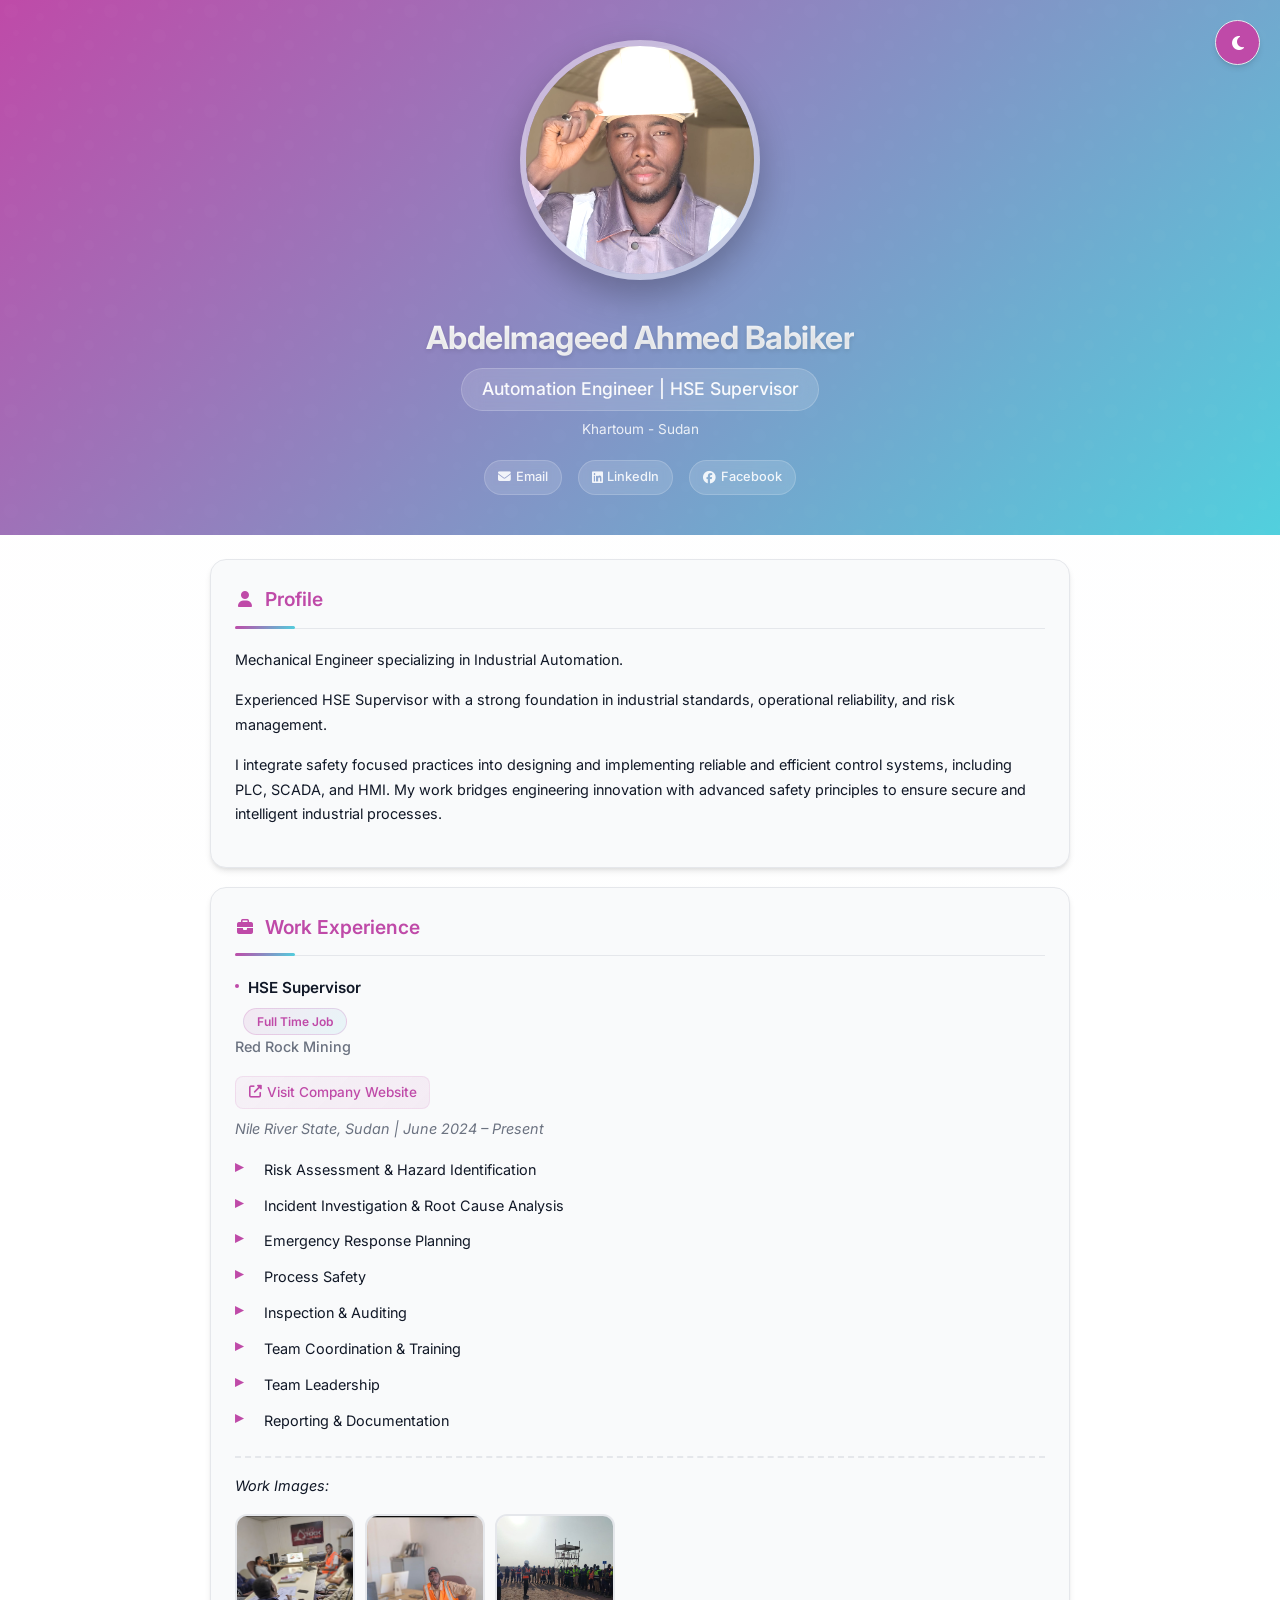
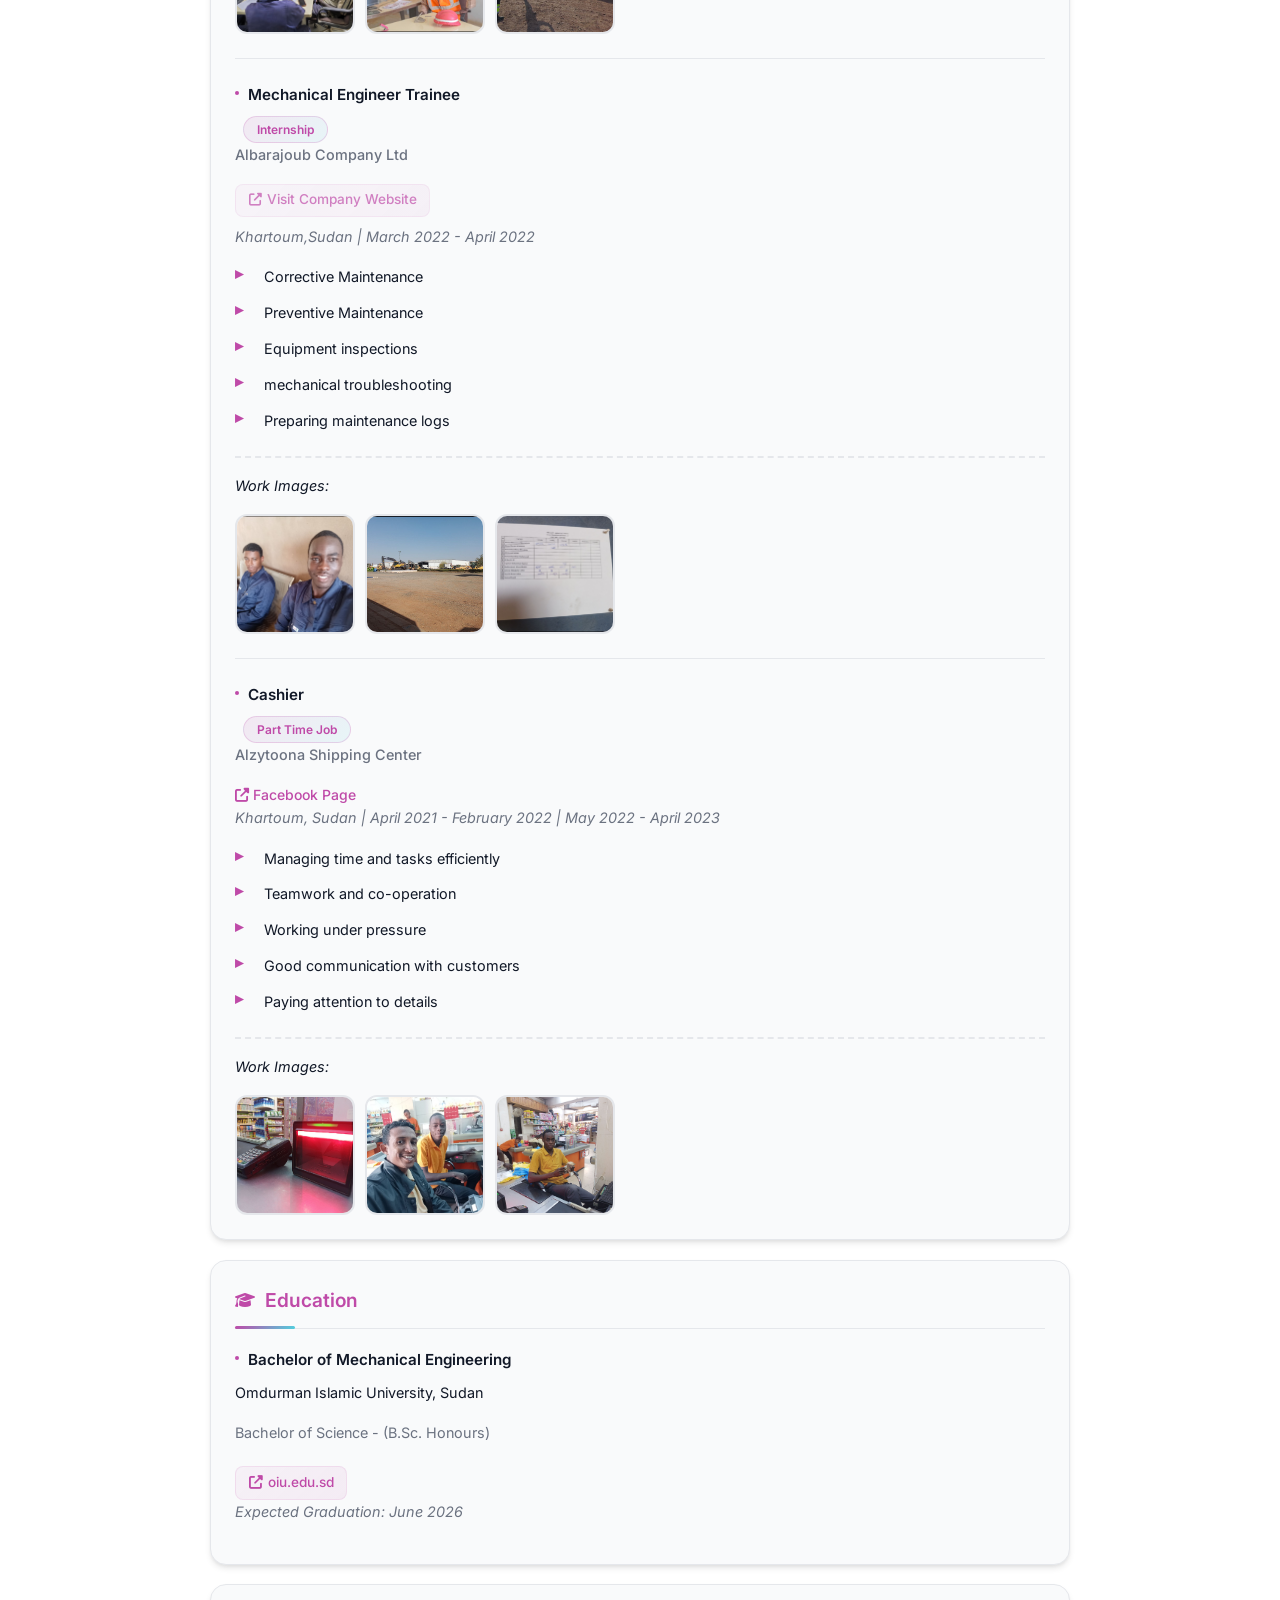
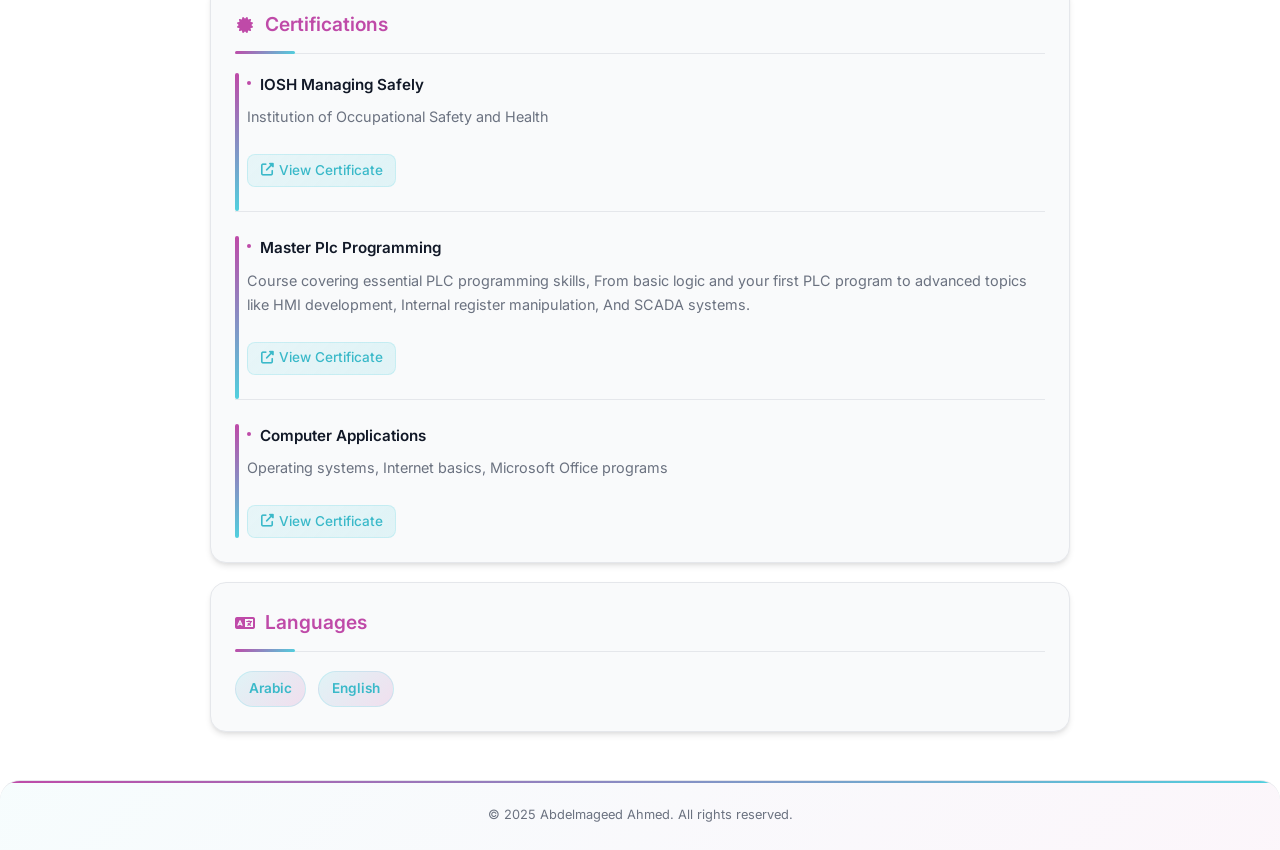
==== commit d0e94f0e: "Update index.html" ====
--- a/index.html
+++ b/index.html
@@ -1125,7 +1125,7 @@
       <div class="profile-text">
         <h1>Abdelmageed Ahmed Babiker</h1>
         <p class="job-title">Automation Engineer | HSE Supervisor </p>
-        <p class="location">Khartoum, Sudan</p>
+        <p class="location">Khartoum - Sudan</p>
         <div class="social-links">
           <a href="mailto:Abdelmageedahmedsco@gmail.com">
             <i class="fas fa-envelope"></i> Email
@@ -1371,12 +1371,17 @@
       });
     });
 
-    // Lightbox functionality - إصلاح مشكلة زر الرجوع
+    // Lightbox functionality - بدون مشاكل زر الرجوع
     let lightboxOpen = false;
-    
+
     function openLightbox(imageSrc) {
       const lightbox = document.getElementById('lightbox');
       const lightboxImg = document.getElementById('lightbox-img');
+      
+      // إضافة history state مرة واحدة فقط
+      if (!lightboxOpen) {
+        history.pushState({ lightbox: true }, '');
+      }
       
       // Check if image exists, otherwise show placeholder
       const img = new Image();
@@ -1393,9 +1398,6 @@
       lightbox.classList.add('active');
       document.body.style.overflow = 'hidden';
       lightboxOpen = true;
-      
-      // منع إضافة حالة جديدة إلى الـ history
-      // سنستخدم فقط event listeners للتحكم بالإغلاق
     }
 
     function closeLightbox(e) {
@@ -1408,6 +1410,11 @@
       lightbox.classList.remove('active');
       document.body.style.overflow = 'auto';
       lightboxOpen = false;
+      
+      // إرجاع history إلى الحالة السابقة
+      if (history.state && history.state.lightbox) {
+        history.back();
+      }
       
       return false;
     }
@@ -1431,13 +1438,13 @@
     window.addEventListener('popstate', function(e) {
       const lightbox = document.getElementById('lightbox');
       if (lightboxOpen && lightbox.classList.contains('active')) {
-        closeLightbox(e);
-        // منع السلوك الافتراضي للرجوع
-        history.pushState(null, null, window.location.pathname);
+        lightbox.classList.remove('active');
+        document.body.style.overflow = 'auto';
+        lightboxOpen = false;
       }
     });
 
-    // تهيئة history state لمنع مشاكل زر الرجوع
+    // تهيئة history state
     history.replaceState({page: 'main'}, '');
 
     // منع النقر الافتراضي على الصور المصغرة
@@ -1499,4 +1506,4 @@
     });
   </script>
 </body>
-              </html>
+  </html>
